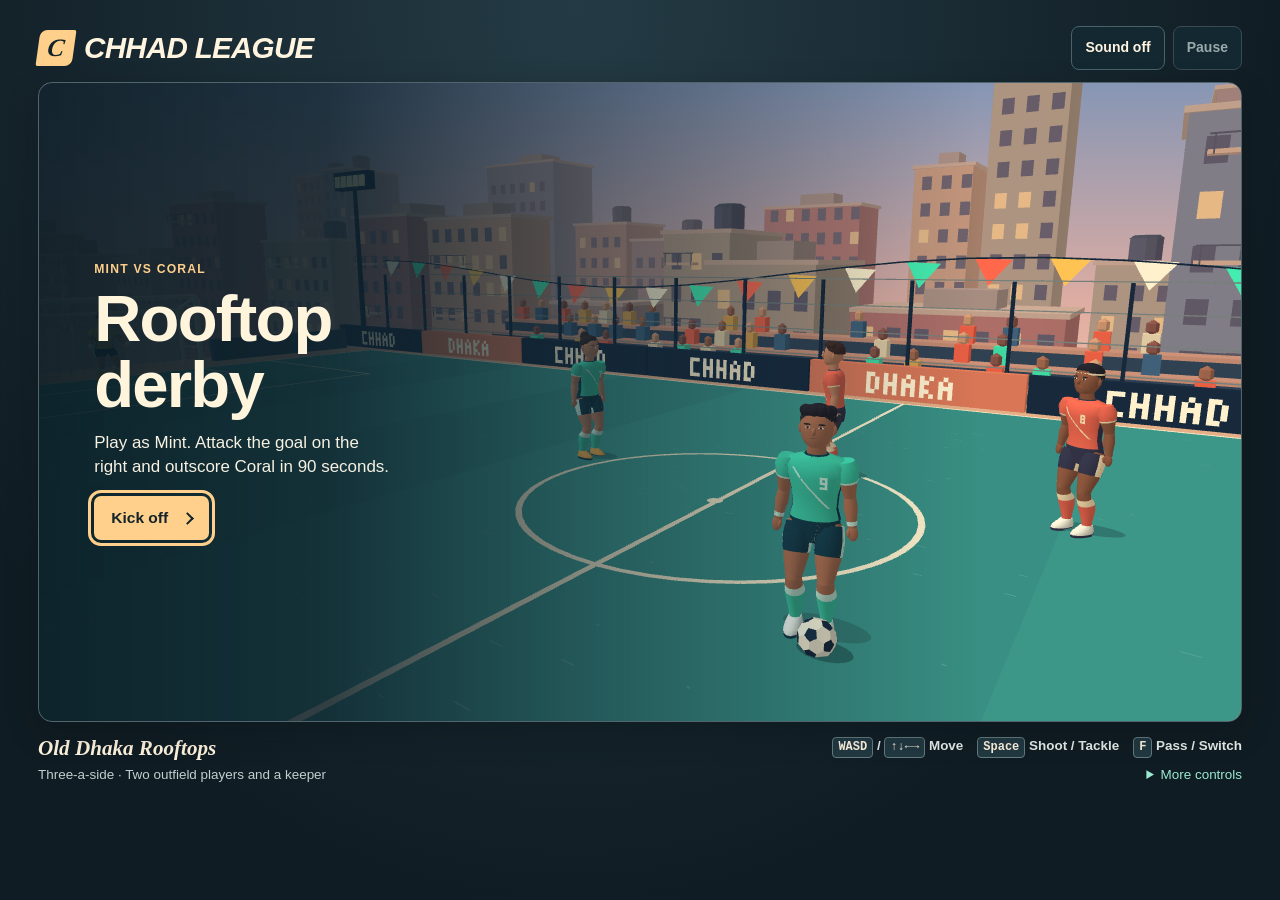
==== index.html @ a780c913 "Publish Chhad League mobile 1.1.0" ====
<!doctype html>
<html lang="en">
<meta charset="utf-8">
<meta name="viewport" content="width=device-width,initial-scale=1,viewport-fit=cover">
<meta name="theme-color" content="#101c23">
<meta name="application-name" content="Chhad League">
<meta name="application-version" content="1.1.0">
<meta name="description" content="Play a 90-second, three-a-side rooftop football match in Old Dhaka.">
<title>Chhad League · Rooftop football</title>
<style>
:root{
 color-scheme:dark;--page:#101c23;--panel:#142832;--panel-deep:#10212b;--line:#49626b;--text:#fff4df;
 --muted:#bfd0cf;--mint:#9ae9d0;--coral:#ffae94;--gold:#ffd08b;--ink:#12232a;
 --body:"Barlow","Segoe UI",Arial,sans-serif;--display:"Barlow Condensed","Arial Narrow","Segoe UI",Arial,sans-serif;
 --numbers:ui-monospace,Consolas,"Courier New",monospace;
}
*{box-sizing:border-box}
[hidden]{display:none!important}
body{margin:0;min-height:100vh;color:var(--text);background:radial-gradient(ellipse at 45% 0,#243b45,var(--page) 72%);font:1rem/1.45 var(--body)}
main{max-width:1360px;margin:auto;padding:clamp(12px,2vw,26px) clamp(12px,3vw,38px) 20px}
button,summary{font:inherit;color:inherit;cursor:pointer;touch-action:manipulation}
button{border:0}button:disabled{cursor:default}
button:focus-visible,summary:focus-visible,canvas:focus-visible{outline:3px solid var(--gold);outline-offset:3px}
canvas:focus-visible{outline-offset:-4px}
header,.brand,.tools,footer,.key-row{display:flex;align-items:center}
header{justify-content:space-between;gap:8px;margin-bottom:12px}
.brand{gap:10px;min-width:0}.brand b{font:italic 850 clamp(1.05rem,2.5vw,1.85rem)/1 var(--display);text-transform:uppercase;letter-spacing:-.025em}
.mark{display:grid;place-items:center;width:36px;height:36px;flex:none;background:var(--gold);color:var(--ink);border-radius:7px 2px;transform:skew(-8deg);font:bold italic 25px Georgia,serif}
.tools{gap:8px}.tool,.replay-skip{min-height:44px;padding:0 13px;background:var(--panel);border:1px solid var(--line);border-radius:8px;font-size:.875rem;font-weight:700}
.tool:disabled{color:#98aaa9;border-color:#384b53}.tool[aria-pressed="true"]{color:var(--mint);border-color:#79b5a4}
@media(hover:hover){.tool:hover:not(:disabled),.replay-skip:hover,.action:hover:enabled{filter:brightness(1.15)}.start:hover{background:#ffe1ad}}
.arena{position:relative;isolation:isolate;overflow:hidden;aspect-ratio:1.88;border:1px solid #52656c;border-radius:14px;background:radial-gradient(circle at 82% 17%,#ffdfa2 0 3%,transparent 3.2%),linear-gradient(#8696b4,#dfada2 35%,#ffd4aa 69%,#b58c78);box-shadow:0 12px 32px #060b113d}
.arena canvas{display:block;width:100%;height:100%;touch-action:none}
.match-hud{
 position:absolute;z-index:1;inset:max(12px,env(safe-area-inset-top)) max(12px,env(safe-area-inset-right)) auto max(12px,env(safe-area-inset-left));
 display:grid;grid-template-columns:auto 1fr;grid-template-areas:"score meter" "status meter";gap:5px 10px;align-items:start;pointer-events:none
}
.score{grid-area:score;display:flex;align-items:stretch;overflow:hidden;width:max-content;background:var(--panel-deep);border:1px solid #60737a;border-radius:9px;box-shadow:0 3px 10px #0b20284d}
.score-line{display:flex;align-items:center;gap:10px;padding:7px 12px;border-bottom:3px solid transparent;border-image:linear-gradient(90deg,var(--mint) 50%,var(--coral) 50%) 1}
.team,.clock-label,.stage,.replay-caption b,.meter-title{font:750 .69rem/1.1 var(--body);text-transform:uppercase;letter-spacing:.07em}
.team{font-size:.78rem}.home{color:var(--mint)}.away{color:var(--coral)}
#goals{font:750 clamp(1.25rem,2vw,1.6rem)/1 var(--numbers);letter-spacing:.01em;white-space:nowrap}
.clock-box{display:grid;align-content:center;justify-items:center;gap:2px;padding:5px 9px;min-width:73px;background:#213944;border-left:1px solid #45606a}
.clock-label{color:#cedcd9;font-size:.63rem;white-space:nowrap}.clock{font:700 1rem/1 var(--numbers);font-variant-numeric:tabular-nums}
.clock-box.urgent{background:#513a24}.urgent .clock-label,.urgent .clock{color:#ffda98}
.notice{grid-area:status;display:flex;align-items:center;gap:7px;width:fit-content;max-width:100%;min-height:25px;padding:4px 10px;border-radius:5px;background:var(--panel-deep);color:var(--text);font-size:.78rem;font-weight:650;line-height:1.18}
.notice::before{content:"";width:7px;height:7px;flex:none;border-radius:50%;background:var(--gold)}
.notice[data-team="mint"]::before{background:var(--mint)}.notice[data-team="coral"]::before{background:var(--coral)}
#power{grid-area:meter;justify-self:end;width:clamp(143px,16vw,178px);padding:8px 11px;background:var(--panel-deep);border:1px solid var(--line);border-radius:8px}
.meter-head{display:flex;align-items:center;justify-content:space-between;gap:8px}.meter-title{color:var(--text);font-size:.66rem}
#power-value{font:700 .83rem/1 var(--numbers);color:var(--gold)}
.track,.replay-track{display:block;overflow:hidden;border-radius:2px;background:#425761}
.track{height:6px;margin:5px 0}.track i,.replay-track i{display:block;width:100%;height:100%;background:var(--gold);transform:scaleX(0);transform-origin:left}
#curl{color:var(--muted);font-size:.75rem;line-height:1.15}
.overlay{position:absolute;z-index:3;inset:0;display:flex;align-items:safe center;overflow:auto;padding:clamp(16px,4.6%,58px);background:linear-gradient(90deg,#0a1b24ed 0%,#0d202bd9 24%,#10243277 48%,transparent 78%)}
.card{width:min(94%,410px);text-align:left}.stage{margin:0 0 9px;color:var(--gold);font-size:.76rem;letter-spacing:.1em}
.call{margin:0;color:#fff5dd;font:800 clamp(2.1rem,5.1vw,4.4rem)/1.02 var(--display);letter-spacing:-.028em;text-wrap:balance}
.detail{margin:12px 0 17px;max-width:32ch;color:#f7f1e2;font-size:clamp(.9rem,1.55vw,1.06rem);line-height:1.42}
.start{display:inline-flex;align-items:center;gap:15px;min-height:44px;padding:8px 17px;border-radius:7px;background:var(--gold);color:var(--ink);font-size:.97rem;font-weight:800}
.start::after{content:"";width:7px;height:7px;border-top:2px solid;border-right:2px solid;transform:rotate(45deg)}
body[data-screen="end"] .call,body[data-screen="pause"] .call{font-size:clamp(1.9rem,4.5vw,3.6rem)}
.result-table{width:min(100%,275px);margin:0 0 14px;border-spacing:0;border-collapse:collapse;font-size:.85rem;background:#10242deb}
.result-table th,.result-table td{padding:4px 9px;border-bottom:1px solid #465a61;font-variant-numeric:tabular-nums}
.result-table th{text-align:left}.result-table thead th:not(:first-child),.result-table td{text-align:right}
.result-table thead th{font-size:.76rem}.result-table tbody th{font-weight:500}
.replay-bar{position:absolute;z-index:2;left:max(10px,env(safe-area-inset-left));right:max(10px,env(safe-area-inset-right));bottom:max(10px,env(safe-area-inset-bottom));display:flex;align-items:flex-end;justify-content:space-between;gap:8px;pointer-events:none}
.replay-caption{display:grid;grid-template-columns:auto 1fr;gap:5px 8px;align-items:center;max-width:75%;padding:7px 11px;border:1px solid var(--line);border-radius:8px;background:var(--panel-deep)}
.replay-caption b{color:var(--gold);white-space:nowrap}.replay-caption span{font-size:.82rem;font-weight:650;line-height:1.2}
.replay-track{grid-column:1/-1;height:3px}.replay-skip{pointer-events:auto;flex:none}
.mobile{position:absolute;z-index:2;left:max(8px,env(safe-area-inset-left));right:max(8px,env(safe-area-inset-right));bottom:max(10px,env(safe-area-inset-bottom));display:none;align-items:flex-end;justify-content:space-between;gap:4px;pointer-events:none;user-select:none;-webkit-user-select:none}
.stick{--pad-size:clamp(96px,27vw,122px);display:grid;place-items:center;position:relative;flex:none;width:var(--pad-size);height:var(--pad-size);touch-action:none;border:1px solid #c3f6e6b8;border-radius:50%;background:radial-gradient(circle at center,#193c46b3 0 36%,#12313bd9 37% 39%,#173642b8 40%);box-shadow:0 3px 10px #132b3659;pointer-events:auto}
.nub{position:relative;z-index:1;width:24%;height:24%;border:1px solid #cbf9e8;border-radius:50%;background:#85d8be;box-shadow:0 2px 5px #142c36a3;pointer-events:none}
.direction{position:absolute;display:grid;place-items:center;width:44px;height:44px;padding:0;background:transparent;color:#f4fff7;touch-action:none;-webkit-tap-highlight-color:transparent}
.direction::after{content:"";width:8px;height:8px;border-top:3px solid currentColor;border-right:3px solid currentColor;transform:rotate(var(--turn))}
.direction[data-dir="up"]{--turn:-45deg;left:50%;top:0;transform:translateX(-50%)}
.direction[data-dir="down"]{--turn:135deg;left:50%;bottom:0;transform:translateX(-50%)}
.direction[data-dir="left"]{--turn:-135deg;left:0;top:50%;transform:translateY(-50%)}
.direction[data-dir="right"]{--turn:45deg;right:0;top:50%;transform:translateY(-50%)}
.direction:active{color:var(--gold)}
.actions{display:grid;grid-template-columns:clamp(55px,8vw,69px) clamp(45px,7vw,61px) clamp(54px,10vw,70px);grid-template-areas:"step feint shoot" "pass dash shoot";gap:8px;align-items:center}
.action{position:relative;display:grid;place-items:center;min-width:0;min-height:44px;padding:0 2px;overflow:hidden;touch-action:none;background:#152e38f5;color:var(--text);border:1px solid #a1b8b6;border-radius:12px;font-size:clamp(.73rem,2.8vw,.84rem);font-weight:700;line-height:1.1;pointer-events:auto;-webkit-tap-highlight-color:transparent}
#stepover{grid-area:step}#feint{grid-area:feint}#pass{grid-area:pass}#dash{grid-area:dash}
#stepover:enabled,#feint:enabled{color:var(--mint);border-color:#8bc4b0}
#shoot{grid-area:shoot;aspect-ratio:1;border-radius:50%;background:var(--gold);color:var(--ink);border:2px solid #ffe6b6;font-size:clamp(.88rem,3.4vw,1.05rem)}
#shoot.defending{background:var(--mint);border-color:#d8fff0}.action:disabled,#shoot:disabled{background:#22353cf0;border-color:#829693;color:#c4d0cd}
.action:enabled:active,#shoot.is-held{box-shadow:inset 0 0 0 3px #ffffff78}
.mobile.recovering #dash::after,.mobile.recovering #shoot.defending::after{content:"";position:absolute;left:15%;right:15%;bottom:6px;height:3px;border-radius:2px;background:var(--mint);transform:scaleX(var(--dash-ready,0));transform-origin:left}
footer{justify-content:space-between;align-items:flex-start;gap:12px 22px;margin-top:14px}.venue{margin:0;color:var(--text);font:italic 700 clamp(1rem,2vw,1.32rem)/1.2 Georgia,serif}.sub{margin:4px 0 0;color:var(--muted);font-size:.84rem;line-height:1.5}
.keys{color:#e5eeea;font-size:.84rem;text-align:right}.key-row{justify-content:flex-end;flex-wrap:wrap;gap:6px 14px;font-weight:600}.key-row span{white-space:nowrap}
kbd{display:inline-block;padding:1px 5px;background:#223942;border:1px solid #637b7e;border-radius:4px;color:var(--text);font:650 .75rem/1.45 var(--numbers)}
.keys details{margin-top:6px}.keys summary{width:fit-content;margin-left:auto;min-height:28px;color:var(--mint);line-height:1.7}.keys details p{max-width:66ch;margin:4px 0;font-size:.83rem;line-height:1.65}
.touch-guide{display:none}.live{position:absolute;width:1px;height:1px;overflow:hidden;clip-path:inset(50%)}
@media(any-pointer:coarse),(max-width:700px){
 body{min-height:0;overscroll-behavior:none}
 main{display:grid;grid-template-rows:auto minmax(0,1fr);gap:4px;width:100%;max-width:none;height:100vh;height:100dvh;padding:max(4px,env(safe-area-inset-top)) 0 0}
 header{margin:0;padding:0 max(9px,env(safe-area-inset-right)) 0 max(9px,env(safe-area-inset-left))}.tool{padding:0 10px;font-size:.82rem}
 .arena{width:100%;height:100%;min-height:0;aspect-ratio:auto;border-width:1px 0 0;border-radius:0;box-shadow:none}
 footer{display:none}
 .mobile{display:flex;left:max(12px,calc(env(safe-area-inset-left) + 8px));right:max(12px,calc(env(safe-area-inset-right) + 8px));bottom:max(14px,calc(env(safe-area-inset-bottom) + 8px));-webkit-touch-callout:none}
 .stick{--pad-size:clamp(96px,27vw,132px)}.actions{grid-template-columns:clamp(58px,16vw,74px) clamp(48px,13vw,62px) clamp(60px,16vw,76px);gap:clamp(6px,1.8vw,9px)}
 .action{min-height:48px}.arena canvas{-webkit-user-select:none;user-select:none;-webkit-touch-callout:none}
 .card{width:min(86%,365px)}.overlay{padding:14px max(18px,calc(env(safe-area-inset-right) + 12px)) max(18px,calc(env(safe-area-inset-bottom) + 12px)) max(18px,calc(env(safe-area-inset-left) + 12px));background:linear-gradient(90deg,#0b1f29f0,#0d222cbf 48%,#10243225)}
 body[data-screen="menu"] .touch-guide,body[data-screen="pause"] .touch-guide{display:block;max-width:38ch;margin:0 0 15px;color:#d5e8e4;font-size:.89rem;line-height:1.4}
}
@media(max-width:520px){
 .match-hud{inset:8px max(9px,env(safe-area-inset-right)) auto max(9px,env(safe-area-inset-left));grid-template-columns:auto 1fr;grid-template-areas:"score ." "status .";gap:4px}
 .score-line{gap:7px;padding:5px 8px}.clock-box{min-width:65px;padding:4px 6px}.team{font-size:.72rem}
 #power{grid-area:status;justify-self:start;width:100%;padding:5px 9px}.match-hud.is-charging .notice{display:none}
 .brand{gap:6px}.mark{width:28px;height:30px;font-size:21px}.tools{gap:5px}
 .replay-caption{gap:4px;padding:6px 8px}.replay-caption span{font-size:.76rem}.replay-skip{padding:0 9px;font-size:.8rem}
}
@media(orientation:portrait) and (any-pointer:coarse),(orientation:portrait) and (max-width:700px){
 .overlay{align-items:flex-end;align-items:safe flex-end;background:linear-gradient(0deg,#0b1c25 0%,#10232bef 24%,#10243065 52%,transparent 72%)}
 .card{width:min(100%,430px);padding:5px 2px 8px}.call{font-size:clamp(2rem,8.4vw,3.4rem)}.detail{margin:8px 0 10px}
}
@media(max-height:540px) and (orientation:landscape) and (any-pointer:coarse){
 main{gap:2px;padding-top:max(2px,env(safe-area-inset-top))}.mark{width:29px;height:29px;font-size:21px}
 .match-hud{inset:7px max(10px,env(safe-area-inset-right)) auto max(10px,env(safe-area-inset-left))}.stick{--pad-size:clamp(96px,26vh,112px)}
 .overlay{padding-top:9px;padding-bottom:max(9px,env(safe-area-inset-bottom))}.card{width:min(70%,365px)}.stage{margin-bottom:4px}.call,body[data-screen="end"] .call,body[data-screen="pause"] .call{font-size:clamp(1.65rem,4vw,2.25rem)}
 .detail{margin:5px 0 8px}.result-table{margin-bottom:8px}.result-table th,.result-table td{padding:2px 7px}
 body[data-screen="menu"] .touch-guide,body[data-screen="pause"] .touch-guide{margin-bottom:9px;font-size:.83rem}
}
@media(min-width:701px) and (max-height:550px) and (not (any-pointer:coarse)){.arena{aspect-ratio:auto;height:max(255px,calc(100vh - 140px))}}
@media(prefers-reduced-motion:no-preference){.tool,.action,.start,.replay-skip{transition:background-color .15s ease-out,border-color .15s ease-out}}
</style>
<body data-screen="menu"><main>
 <header><div class="brand"><span class="mark" aria-hidden="true">C</span><b>Chhad League</b></div><div class="tools"><button type="button" class="tool" id="sound" aria-pressed="false">Sound off</button><button type="button" class="tool" id="pause" disabled>Pause</button></div></header>
 <section class="arena" aria-label="Football match">
 <canvas id="pitch" tabindex="0" width="1100" height="595" aria-label="Dhaka rooftop football pitch. Mint attacks the goal on the right."></canvas>
 <div class="match-hud" id="match-hud" hidden>
  <div class="score" role="group" aria-label="Match score and time">
   <div class="score-line"><span class="team home">Mint</span><strong id="goals">0–0</strong><span class="team away">Coral</span></div>
   <div class="clock-box" id="clock-box"><span class="clock-label" id="clock-label">Time left</span><span class="clock" id="clock" role="timer" aria-labelledby="clock-label">1:30</span></div>
  </div>
  <div class="notice" id="notice"></div>
  <div id="power" hidden>
   <div class="meter-head"><span class="meter-title" id="power-label">Shot power</span><strong id="power-value">50%</strong></div>
   <span class="track" id="power-track" role="meter" aria-labelledby="power-label" aria-valuemin="0" aria-valuemax="100" aria-valuenow="50"><i id="fill"></i></span>
   <span id="curl">Straight</span>
  </div>
 </div>
 <div class="mobile" id="touch-controls" role="group" aria-label="Touch controls" hidden>
  <div class="stick" id="stick" role="group" aria-label="Move">
   <button type="button" class="direction" data-dir="up" aria-label="Move up"></button>
   <button type="button" class="direction" data-dir="left" aria-label="Move left"></button>
   <button type="button" class="direction" data-dir="right" aria-label="Move right"></button>
   <button type="button" class="direction" data-dir="down" aria-label="Move down"></button>
   <span class="nub" id="nub" aria-hidden="true"></span>
  </div>
  <div class="actions">
   <button type="button" class="action" id="stepover">Stepover</button>
   <button type="button" class="action" id="feint" aria-label="Body feint">Feint</button>
   <button type="button" class="action" id="pass">Pass</button>
   <button type="button" class="action" id="dash">Dash</button>
   <button type="button" class="action shoot" id="shoot">Shoot</button>
  </div>
 </div>
 <div class="replay-bar" id="replay-bar" hidden><div class="replay-caption"><b>Replay · ½×</b><span id="replay-event"></span><span class="replay-track" aria-hidden="true"><i id="replay-fill"></i></span></div><button type="button" class="replay-skip" id="skip-replay" title="Skip replay (Enter)">Skip replay</button></div>
 <div class="overlay" id="overlay" role="group" aria-labelledby="heading"><div class="card">
  <p class="stage" id="card-stage">Mint vs Coral</p>
  <h1 class="call" id="heading">Rooftop derby</h1>
  <p class="detail" id="detail">Play as Mint. Attack the goal on the right and outscore Coral in 90 seconds.</p>
  <p class="touch-guide" id="touch-guide"></p>
  <table class="result-table" id="match-summary" aria-label="Full-time team statistics" hidden>
   <thead><tr><th scope="col">Match stats</th><th scope="col" class="home">Mint</th><th scope="col" class="away">Coral</th></tr></thead>
   <tbody><tr><th scope="row">Shots</th><td id="mint-shots">0</td><td id="coral-shots">0</td></tr><tr><th scope="row">Keeper saves</th><td id="mint-saves">0</td><td id="coral-saves">0</td></tr></tbody>
  </table>
  <button type="button" class="start" id="start">Kick off</button>
 </div></div>
 </section>
 <footer><div><p class="venue">Old Dhaka Rooftops</p><p class="sub">Three-a-side · Two outfield players and a keeper</p></div>
  <div class="keys">
   <div class="key-row"><span><kbd>WASD</kbd> / <kbd>↑↓←→</kbd> Move</span><span><kbd>Space</kbd> Shoot / Tackle</span><span><kbd>F</kbd> Pass / Switch</span></div>
   <details><summary>More controls</summary><p>Tap Space to shoot. Hold for power and steer up or down to pick a post.<br>
    <kbd>Z</kbd> / <kbd>C</kbd> Curl far / near · <kbd>Shift</kbd> Dash · <kbd>Q</kbd> Stepover · <kbd>E</kbd> Body feint<br>
    <kbd>X</kbd> or <kbd>Enter</kbd> also passes or switches. Hold and drag vertically on the pitch to curl a shot with the mouse. <kbd>Esc</kbd> pauses.</p></details>
  </div>
 </footer>
 <div id="live" role="status" aria-atomic="true" class="live"></div>
</main>
<script>
/* Original court and players. World axes are length, height, and width. */
'use strict';
  // Build each local joint basis and compose it with its parent into a column-major palette.
  function jointFrame(out,id,parent,x,y,z,pitch=0,yaw=0,bank=0){
    const a=Math.cos(pitch),b=Math.sin(pitch),c=Math.cos(yaw),d=Math.sin(yaw),e=Math.cos(bank),f=Math.sin(bank);
    const m=[c*e+d*b*f,a*f,-d*e+c*b*f, -c*f+d*b*e,a*e,d*f+c*b*e, d*a,-b,c*a];
    const off=id*16,base=parent*16;
    for(let k=0;k<4;k++){const u=k===3?x:m[3*k],v=k===3?y:m[3*k+1],w=k===3?z:m[3*k+2];
      for(let j=0;j<3;j++)out[off+4*k+j]=parent<0?[u,v,w][j]:out[base+j]*u+out[base+4+j]*v+out[base+8+j]*w+(k===3?out[base+12+j]:0);
      out[off+4*k+3]=k===3?1:0}
  }
function createStadium(canvas) {
  const reducedMotion=window.matchMedia('(prefers-reduced-motion: reduce)');
  const v = (a,b) => a.map((n,i)=>n-b[i]);
  const add = (a,b) => a.map((n,i)=>n+b[i]);
  const mul = (a,k) => a.map(n=>n*k);
  const dot = (a,b) => a[0]*b[0]+a[1]*b[1]+a[2]*b[2];
  const cross = (a,b) => [a[1]*b[2]-a[2]*b[1],a[2]*b[0]-a[0]*b[2],a[0]*b[1]-a[1]*b[0]];
  const unit = a => mul(a,1/(Math.hypot(...a)||1));
  const mix = (a,b,t) => add(mul(a,1-t),mul(b,t));
  const tau = 2*Math.PI, sun=unit([-0.5,0.9,0.65]);
  const colorCache = new Map();
  function rgb(hex) {
    if(!colorCache.has(hex)) colorCache.set(hex,[1,3,5].map(i=>parseInt(hex.slice(i,i+2),16)/255));
    return colorCache.get(hex);
  }
  let mesh=[];
  function face(a,b,c,color,brightness){
    const light=brightness??(.73+.34*Math.max(0,dot(unit(cross(v(b,a),v(c,a))),sun)));
    const [r,g,bl]=rgb(color);
    mesh.push(...a,r*light,g*light,bl*light,...b,r*light,g*light,bl*light,...c,r*light,g*light,bl*light);
  }
  function quad(a,b,c,d,col,light){face(a,b,c,col,light);face(a,c,d,col,light)}
  function box(x,y,z,w,h,d,col){
    const X=x+w/2,L=x-w/2,F=z+d/2,B=z-d/2,T=y+h;
    const p=[[L,y,B],[X,y,B],[X,y,F],[L,y,F],[L,T,B],[X,T,B],[X,T,F],[L,T,F]];
    for(const [a,b,c,d] of [[4,7,6,5],[3,2,6,7],[2,1,5,6],[1,0,4,5],[0,3,7,4],[0,1,2,3]])quad(p[a],p[b],p[c],p[d],col);
  }
  function pipe(a,b,r1,r2,col,n=7){
    const axis=unit(v(b,a)), u=unit(cross(axis,Math.abs(axis[1])>.85?[1,0,0]:[0,1,0])), w=cross(axis,u);
    let oldA,oldB;
    for(let i=0;i<=n;i++){const k=i*tau/n, rim=add(mul(u,Math.cos(k)),mul(w,Math.sin(k))),pa=add(a,mul(rim,r1)),pb=add(b,mul(rim,r2));
      if(i){quad(oldA,pa,pb,oldB,col);face(b,oldB,pb,col);face(a,pa,oldA,col)}
      oldA=pa;oldB=pb;
    }
  }
  function blob(x,y,z,rx,ry,rz,color,n=10,rows=6){
    function vertex(i,j){const th=tau*i/n,ph=Math.PI*j/rows;return [x+rx*Math.sin(ph)*Math.cos(th),y+ry*Math.cos(ph),z+rz*Math.sin(ph)*Math.sin(th)]}
    for(let j=0;j<rows;j++)for(let i=0;i<n;i++)quad(vertex(i,j),vertex(i+1,j),vertex(i+1,j+1),vertex(i,j+1),color);
  }
  function stripe(x,z,X,Z,width,col,y=.018){
    const dx=X-x,dz=Z-z,len=Math.hypot(dx,dz)||1,a=-dz*width/(2*len),b=dx*width/(2*len);
    quad([x+a,y,z+b],[X+a,y,Z+b],[X-a,y,Z-b],[x-a,y,z-b],col,1);
  }
  function ring(x,z,rx,rz,width,col,y=.024,n=52){
    for(let i=0;i<n;i++){let a=i*tau/n,b=(i+1)*tau/n;
      stripe(x+rx*Math.cos(a),z+rz*Math.sin(a),x+rx*Math.cos(b),z+rz*Math.sin(b),width,col,y)}
  }
  function disk(x,z,rx,rz,col,y=.04,n=22){
    for(let i=0;i<n;i++){const a=i*tau/n,b=(i+1)*tau/n;
      face([x,y,z],[x+rx*Math.cos(b),y,z+rz*Math.sin(b)],[x+rx*Math.cos(a),y,z+rz*Math.sin(a)],col,1)}
  }
  const glyphs={A:'010101111101101',C:'111100100100111',D:'110101101101110',E:'111100110100111',G:'111100101101111',H:'101101111101101',K:'101110100110101',L:'100100100100111',U:'101101101101111','0':'111101101101111','1':'010110010010111','4':'101101111001001','7':'111001010010010','8':'111101111101111','9':'111101111001111'};
  function sign(word,x,y,z,s,col){
    for(const ch of word){const bits=glyphs[ch];if(bits)for(let i=0;i<15;i++)if(bits[i]==='1'){
      const X=x+i%3*s,Y=y-Math.floor(i/3)*s;
      quad([X,Y,z],[X+s,Y,z],[X+s,Y-s,z],[X,Y-s,z],col,1)}
      x+=s*4}
  }
  let seed=17021;
  function random(){seed=(Math.imul(seed,1664525)+1013904223)>>>0;return seed/4294967296}
  const navy='#192d41',cream='#fff1cc',mint='#44edaf',coral='#ff684b';
  function city(){
    const walls=['#c2927b','#bc7871','#d4a283','#8d8994','#ad8b83','#bba18a'];
    box(0,-8.4,-24,194,1,121,'#aa8c82');
    for(let row=0;row<2;row++){let x=-86;
      while(x<86){const w=3+random()*5,depth=3+random()*4,z=-19-row*15-random()*5,top=1+random()*(row?12:7),col=walls[Math.floor(random()*walls.length)];
        const buildingStart=mesh.length;
        box(x,-7,z,w,top+7,depth,col);box(x,top,z,w+.25,.18,depth+.25,'#d3af98');
        for(let j=-2.8;j<top-.7;j+=1.45)for(let k=x-w/2+.45;k<x+w/2-.35;k+=1.05){
          const front=z+depth/2+.025;
          quad([k,j,front],[k+.52,j,front],[k+.52,j+.72,front],[k,j+.72,front],random()<.21?'#f2c38b':'#665d6a',.95)}
        if(!row&&random()<.7){const front=z+depth/2;
          for(let y=-2.6;y<top-.8;y+=2.9){box(x-.18*w,y,front+.21,w*.45,.12,.64,'#deb194');
            box(x-.18*w,y+.5,front+.52,w*.45,.045,.045,'#625d68');
            for(let j=-1;j<=1;j++)box(x-.18*w+j*w*.2,y,front+.52,.04,.53,.04,'#625d68')}
        }
        if(random()<.55){const tx=x+.2,ty=top+.24;pipe([tx,ty,z],[tx,ty+1.05,z],.72,.72,'#595767',10);pipe([tx,ty+1.05,z],[tx,ty+1.2,z],.76,.54,'#454954',10)}
        else{box(x,top+.1,z,w*.35,.8,depth*.46,'#b69a8c')}
        // Reuse this block of rooflines round the corner, behind the attacking goal.
        if(!row&&Math.abs(x)<23){
          const buildingEnd=mesh.length;
          for(let i=buildingStart;i<buildingEnd;i+=6)mesh.push(13-mesh[i+2],mesh[i+1],mesh[i],mesh[i+3],mesh[i+4],mesh[i+5]);
        }
        x+=w+1.6;
      }
    }
  }
  function goalMesh(side){
    const x=side*20,back=x+side*1.18,h=2.24,wide=2.8;
    for(const s of [-1,1]){const z=s*wide;pipe([x,.02,z],[x,h,z],.075,.075,cream);pipe([x,h,z],[back,h*.8,z],.056,.056,cream);pipe([back,.02,z],[back,h*.8,z],.06,.06,cream);
      for(let k=1;k<6;k++){const y=k*h/6;pipe([x,y,z],[back,y*.8,z],.014,.014,'#a9cfc3',4)}}
    pipe([x,h,-wide],[x,h,wide],.075,.075,cream);pipe([back,h*.8,-wide],[back,h*.8,wide],.05,.05,cream);
    for(let z=-wide;z<=wide+.01;z+=.31){pipe([back,.02,z],[back,h*.8,z],.014,.014,'#b7d5cb',4);pipe([x,h,z],[back,h*.8,z],.014,.014,'#b7d5cb',4)}
    for(let j=1;j<6;j++)pipe([back,h*.8*j/6,-wide],[back,h*.8*j/6,wide],.014,.014,'#bdd6cc',4);
  }
  function stands(){
    for(let s=0;s<3;s++){const z=-11.15-s*.72,y=.23+s*.42;box(0,0,z,32,y,.83,'#344759');box(0,y,z,32,.1,.83,'#d19579');
      for(let i=0;i<32;i++){if(random()<.35)continue;const x=-15.5+i+.18*random(), skin=['#a96c50','#d99c73','#8f584a'][i%3];
        box(x,y+.08,z,.35,.47,.33,[mint,coral,'#e9aa50','#456984','#f5ddb1'][Math.floor(random()*5)]);
        blob(x,y+.7,z,.15,.18,.15,skin,6,3);
      }}
    for(let x of [-21.8,21.8]){pipe([x,0,-10],[x,6.3,-10],.11,.075,navy);
      box(x,6.1,-10,2.1,.68,.35,navy);for(let j=-2;j<=2;j++)box(x+j*.39,6.2,-9.8,.31,.42,.06,'#fff0b4')}
    for(let x=-20;x<20;x+=2.2){box(x,.62,-9.82,.075,2.22,.075,navy)}
    for(let h of [.9,1.55,2.2,2.85])box(0,h,-9.82,41,.025,.035,'#818b85');
    for(let i=0;i<27;i++){const x=-20.3+i*1.52,z=-10.05,y=2.95+.42*(Math.cos(i*.43));
      const next=2.95+.42*Math.cos((i+1)*.43);pipe([x,y,z],[x+1.52,next,z],.018,.018,navy,4);
      face([x+.12,y,z],[x+.91,y-.04,z],[x+.46,y-.61,z+.09],[cream,mint,coral,'#ffc354'][i%4],1)}
  }
  function buildCourt(){
    city();stands();
    box(0,-5.4,0,45.5,5.13,21.5,'#b97e69');box(0,-.27,0,45.7,.26,21.7,'#eab289');
    box(0,-.08,0,40,.08,18,'#378f86');
    for(let i=0;i<10;i++){const x=-20+i*4;
      quad([x,.005,-9],[x,.005,9],[x+4,.005,9],[x+4,.005,-9],i%2?'#398f83':'#3d9789',1)}
    for(let i=0;i<440;i++){let x=random()*39.5-19.75,z=random()*17.6-8.8;stripe(x,z,x+.03+random()*.16,z+.015,.013,'#65a599',.009)}
    function outline(x,z,X,Z){stripe(x,z,X,z,.084,cream);stripe(X,z,X,Z,.084,cream);stripe(X,Z,x,Z,.084,cream);stripe(x,Z,x,z,.084,cream)}
    outline(-19.95,-8.94,19.95,8.94);stripe(0,-8.9,0,8.9,.085,cream);ring(0,0,2.65,2.65,.085,cream);disk(0,0,.11,.11,cream);
    for(let s of [-1,1]){outline(19.94*s,-4.95,14.5*s,4.95);outline(19.94*s,-2.72,17.92*s,2.72);disk(16*s,0,.13,.13,cream);goalMesh(s)}
    for(let i=0;i<9;i++){const x=-20+i*5;box(x,.02,-9.49,4.96,.82,.25,i%3===1?'#ed825e':navy);
      sign(i%3===1?'DHAKA':'CHHAD',x-1.02,.66,-9.35,.105,cream)}
    for(let s of [-1,1])for(let j=0;j<2;j++){const z=(j?1:-1)*6.35;box(s*21.45,.02,z,.25,.72,5,'#355768')}
  }
  buildCourt();
  const staticMesh=new Float32Array(mesh);mesh=[];
  // A truncated icosahedron gives the football stitched pentagon and hexagon panels.
  const phi=(1+Math.sqrt(5))/2,icos=[];
  for(let a of [-1,1])for(let b of [-phi,phi])icos.push(unit([0,a,b]),unit([a,b,0]),unit([b,0,a]));
  const adj=icos.map(p=>icos.map((q,i)=>[i,Math.hypot(...v(p,q))]).filter(e=>e[1]>.01).sort((a,b)=>a[1]-b[1]).slice(0,5).map(e=>e[0]));
  function panel(points,c){const center=mul(points.reduce(add,[0,0,0]),1/points.length);
    for(let j=0;j<points.length;j++){let a=points[j],b=points[(j+1)%points.length];
      if(dot(cross(v(a,center),v(b,center)),center)<0)[a,b]=[b,a];face(center,a,b,c)}}
  function cut(i,j){return unit(mix(icos[i],icos[j],1/3))}
  for(let i=0;i<12;i++){const axis=icos[i],base=unit(cross(axis,[.31,.82,.22])),up=cross(axis,base);
    panel(adj[i].map(j=>cut(i,j)).sort((a,b)=>Math.atan2(dot(a,up),dot(a,base))-Math.atan2(dot(b,up),dot(b,base))),navy);
    for(const j of adj[i])for(const k of adj[j])if(i<j&&j<k&&adj[i].includes(k))panel([cut(i,j),cut(j,i),cut(j,k),cut(k,j),cut(k,i),cut(i,k)],'#fff5d8')}
  const ballModel=new Float32Array(mesh);mesh=[];
  function football(x,y,z,q,r=.166){
    const [a,b,c,w]=q;
    for(let i=0;i<ballModel.length;i+=6){const X=ballModel[i],Y=ballModel[i+1],Z=ballModel[i+2];
      const tx=2*(b*Z-c*Y),ty=2*(c*X-a*Z),tz=2*(a*Y-b*X);
      mesh.push(x+r*(X+w*tx+b*tz-c*ty),y+r*(Y+w*ty+c*tx-a*tz),z+r*(Z+w*tz+a*ty-b*tx),ballModel[i+3],ballModel[i+4],ballModel[i+5])}
  }
  const worldX=x=>(x-500)*.04, worldZ=y=>(y-225)*.04;
  // One indexed joint per rigid section. Rounded, overlapping ends keep elbows and knees closed.
  const posedActors=[];
  function makeKit(id,keeper=false){
    const vertices=[],shirt=keeper?(id<2?'#ffd55e':'#9397ff'):(id<2?'#42d9ac':'#ef684e'),dark=id<2?'#163d4a':'#37374b',trim=id<2?'#d6ffe6':'#ffe3b1';
    const skin=['#b77350','#cb8a65','#91593f','#cb8762'][id],hair=['#29242a','#372b28','#24252c','#402b25'][id],boots=['#e5ede1','#efad47','#eae4cb','#263542'][id];
    let joint=0;
    function vertex(p,n,col){vertices.push(...p,...rgb(col),...n,joint)}
    // Elliptical cross-sections with shared analytic normals shade continuously around each limb.
    function loft(rows,col,n=14){
      function point(i,j){
        const [y,rx,rz,z=0,x=0]=rows[j],a=i*tau/n,cs=Math.cos(a),sn=Math.sin(a);
        const prev=rows[Math.max(0,j-1)],next=rows[Math.min(rows.length-1,j+1)];
        const along=[(next[1]-prev[1])*cs+(next[4]||0)-(prev[4]||0),next[0]-prev[0],(next[2]-prev[2])*sn+(next[3]||0)-(prev[3]||0)];
        return [[x+rx*cs,y,z+rz*sn],unit(cross(along,[-rx*sn,0,rz*cs]))];
      }
      const rings=rows.map((_,j)=>Array.from({length:n},(_,i)=>point(i,j)));
      for(let j=0;j<rings.length-1;j++)for(let i=0;i<n;i++){const k=(i+1)%n,c=typeof col==='function'?col(j,(i+.5)*tau/n):col;
        for(const pt of [rings[j][i],rings[j+1][i],rings[j+1][k],rings[j][i],rings[j+1][k],rings[j][k]])vertex(...pt,c)}
      for(const j of [0,rows.length-1]){const row=rows[j],normal=[0,j?1:-1,0];
        for(let i=0;i<n;i++){const c=typeof col==='function'?col(j?j-1:0,(i+.5)*tau/n):col;
          vertex([row[4]||0,row[0],row[3]||0],normal,c);vertex(rings[j][i][0],normal,c);vertex(rings[j][(i+1)%n][0],normal,c)}}
    }
    function oval(x,y,z,rx,ry,rz,c){
      const rows=[];for(let j=0;j<=8;j++){const a=-Math.PI/2+j*Math.PI/8,r=Math.max(.012,Math.cos(a));rows.push([y+ry*Math.sin(a),rx*r,rz*r,z,x])}
      loft(rows,c,14);
    }
    function patch(a,b,c,d,color){const norm=unit(cross(v(b,a),v(c,a)));for(const p of [a,b,c,a,c,d])vertex(p,norm,color)}
    function number(ch,x,y,z,s,back=false){const dir=back?-1:1;
      for(let i=0;i<15;i++)if(glyphs[ch][i]==='1'){const X=x+dir*(i%3)*s,Y=y-Math.floor(i/3)*s;
        patch([X,Y,z],[X,Y-s,z],[X+dir*s,Y-s,z],[X+dir*s,Y,z],trim)}}
    loft([[-.12,.194,.126,-.015],[0,.224,.145,-.012],[.11,.208,.14]],dark);
    joint=1;
    const jersey=[[.035,.211,.148],[.082,.218,.148],[.18,.192,.134],[.31,.202,.146],[.46,.244,.17,.007],[.55,.269,.154],[.605,.234,.125,-.004],[.64,.107,.095]];
    loft(jersey,(j,a)=>j===0?dark:Math.abs(Math.cos(a))>.94&&j<5?dark:shirt,22);
    loft([[.628,.116,.104],[.65,.097,.085]],dark);
    loft([[.639,.085,.073],[.734,.076,.074,.012]],skin);
    function stripePoint(t,offset){
      const x=-.172+.306*t+offset,y=.545-.348*t,j=jersey.findIndex(row=>row[0]>y),a=jersey[j-1],b=jersey[j],f=(y-a[0])/(b[0]-a[0]);
      const rx=a[1]+(b[1]-a[1])*f,rz=a[2]+(b[2]-a[2])*f,center=(a[3]||0)*(1-f)+(b[3]||0)*f;
      return [x,y,center+rz*Math.sqrt(1-(x/rx)**2)+.0018]
    }
    for(let j=0;j<14;j++){const a=j/14,b=(j+1)/14;patch(stripePoint(a,-.01),stripePoint(b,-.01),stripePoint(b,.01),stripePoint(a,.01),trim)}
    number(keeper?'1':['9','7','8','4'][id],.066,.494,.179,.021);
    number(keeper?'1':['9','7','8','4'][id],.066,.515,-.168,.044,true);
    joint=2;
    loft([[.002,.053,.063,.05],[.027,.095,.102,.036],[.073,.124,.124,.023],[.137,.139,.145,.017],[.205,.145,.145,.006],[.266,.132,.135],[.313,.096,.105],[.338,.015,.024]],skin,22);
    for(const s of [-1,1]){
      oval(s*.139,.145,.002,.023,.043,.023,skin);
      oval(s*.054,.175,.149,.025,.009,.007,'#f7e2ca');
      oval(s*.054,.176,.154,.011,.009,.005,hair);
      oval(s*.058,.202,.143,.035,.007,.008,hair);
    }
    oval(0,.142,.159,.021,.033,.03,skin);oval(0,.087,.147,.034,.005,.004,'#91594c');
    loft([[.183,.144,.143,-.022],[.23,.152,.147,-.012],[.282,.144,.14,-.01],[.329,.109,.114],[.355,.036,.047]],hair,20);
    if(id===1)oval(0,.328,-.103,.08,.087,.08,hair);
    if(id===2)loft([[.228,.154,.148,-.01],[.249,.155,.151,-.01]],trim,20);
    if(id===0||id===3)for(let j=0;j<6;j++){const a=.2+j*.49;oval(.106*Math.cos(a),.297+.012*Math.sin(a),.106*Math.sin(a),.055,.052,.052,hair)}
    for(let k=0;k<2;k++){
      joint=3+k*3;
      loft([[-.483,.066,.07,.014],[-.395,.084,.085,.012],[-.27,.111,.116,.003],[-.13,.122,.13],[.043,.09,.101]],skin);
      loft([[-.235,.118,.123],[-.207,.124,.13],[-.10,.13,.142],[.025,.115,.123]],(j,a)=>Math.abs(Math.cos(a))>.94?trim:dark);
      joint++;
      loft([[-.459,.046,.055],[-.36,.056,.065,-.015],[-.24,.078,.09,-.034],[-.14,.089,.098,-.028],[-.058,.078,.079],[.03,.069,.071]],(j)=>j>=4?skin:j===3?trim:shirt);
      joint++;
      loft([[-.09,.048,.138,.071],[-.078,.079,.164,.071],[-.049,.082,.169,.073],[-.012,.078,.149,.055],[.047,.056,.078,.006]],(j)=>j<=1?dark:boots);
      for(let a=0;a<3;a++)oval(0,.013-a*.009,.068+a*.029,.046,.006,.007,trim);
      joint=9+k*3;
      loft([[-.302,.049,.055],[-.239,.059,.065],[-.14,.08,.084],[-.039,.095,.096],[.034,.062,.067]],skin);
      loft([[-.15,.083,.09],[-.131,.088,.095],[-.041,.106,.102],[.04,.073,.07]],j=>j===0?trim:shirt);
      joint++;
      loft([[-.26,.038,.041],[-.19,.044,.048],[-.096,.059,.062],[.013,.051,.056]],skin);
      if(id===0||id===3)loft([[-.24,.042,.045],[-.204,.045,.049]],trim);
      joint++;
      if(keeper){oval(0,-.06,.019,.085,.12,.059,'#f7ebcc');oval(0,-.005,-.015,.066,.039,.056,dark)}
      else{oval(0,-.046,.011,.045,.075,.032,skin);oval((k?-.034:.034),-.045,.03,.018,.036,.02,skin)}
    }
    return {data:new Float32Array(vertices),buffer:null,bones:new Float32Array(15*16)};
  }
  const kits=[...Array.from({length:4},(_,i)=>makeKit(i)),makeKit(1,true),makeKit(2,true)];
  function poseAthlete(p,bones,t,celebrate){
    const x=worldX(p.x),z=worldZ(p.y);
    const gait=Math.min(1,p.pace/155),phase=p.step,beat=Math.sin(phase),sprint=Math.min(1,Math.max(0,(p.pace-155)/145));
    const act=p.strike,pose=strikePose(p),load=pose.load,swing=pose.swing,hold=pose.weight;
    const skill=p.skill,wind=skill?clamp(skill.clock/skillMoves[skill.name].plant,0,1):0;
    const fake=skill?Math.sin(Math.PI*wind):0,shift=skill?skill.side*fake:0;
    const shoulder=shift*(skill?.name==='feint'?.58:.20),wrong=p.wrongFoot?Math.sin(Math.PI*clamp(p.wrongFoot.left/.40,0,1)):0;
    const idle=Math.sin(t*2.45+p.i*1.9),hipY=.988+gait*(.025-.088*Math.cos(phase)**2)+.005*idle-.037*load-.105*fake-.056*wrong+(celebrate?.19*Math.abs(Math.sin(t*6)):0);
    const twist=.105*beat*gait*(1-hold),tilt=p.bank||0,bodyAngle=p.heading;
    jointFrame(bones,0,-1,x,hipY,z,0,bodyAngle+twist-shift*.13,-.035*beat*gait+tilt*.04+shoulder*.37);
    jointFrame(bones,1,0,0,.015,0,.07+gait*.118+sprint*.085+.1*load,-2*twist-.28*load+.30*swing,-tilt*.06-.065*load+shoulder*.68);
    jointFrame(bones,2,1,0,.712,.005,-.10-.11*gait,.065*beat*gait+.11*load,tilt*.045);
    for(let k=0;k<2;k++){
      const s=k?1:-1,a=phase+(k?0:Math.PI),cycle=((a/tau)%1+1)%1,contact=.52-.12*gait,stance=cycle<contact;
      const u=stance?cycle/contact:(cycle-contact)/(1-contact),amplitude=(.43+.15*sprint)*gait;
      let forward=amplitude*(stance?1-2*u:-Math.cos(Math.PI*u)),lift=stance?0:Math.sin(Math.PI*u)*(.22+.15*sprint)*gait;
      let ankleX=s*.137,footPitch=stance?-.10*gait*Math.cos(Math.PI*u):.38*gait*Math.sin(tau*u);
      if(ball.owner===p.i&&!act){forward+=.067*Math.max(0,Math.cos(a))*gait}
      let hipRoll=0;
      if(skill&&fake>0){
        // Sweep the selling boot from the inside across the front of the ball, then plant wide.
        const sells=s===-skill.side;
        if(sells&&skill.name==='stepover'){
          const arc=Math.PI*wind;
          forward=forward*(1-fake)+(.29+.19*Math.sin(arc))*fake;
          lift=lift*(1-fake)+.30*fake;hipRoll=s*(-.24*Math.cos(arc)+.18)*fake;
          footPitch-=.27*fake;
        }else if(sells){hipRoll=s*.25*fake;forward=forward*(1-fake)+.10*fake;lift*=1-fake}
        else{lift*=1-fake;forward*=1-.8*fake}
      }
      if(hold>0){
        const strikeLeg=k===1;
        const kickZ=strikeLeg?-.32*load+.56*swing:.055,kickY=strikeLeg?.24*load+.23*swing:0;
        forward+=(kickZ-forward)*hold;lift+=(kickY-lift)*hold;ankleX+=s*.035*hold;
        footPitch+=(strikeLeg?(.68*load-.32*swing):0)*hold;
      }
      const leg=3+k*3,drop=hipY-.092-lift,L=.473,S=.455,D=Math.min(L+S-.0001,Math.max(.25,Math.hypot(drop,forward)));
      const thigh=Math.atan2(forward,drop)+Math.acos(Math.max(-1,Math.min(1,(L*L+D*D-S*S)/(2*L*D))));
      const shin=Math.atan2(forward-L*Math.sin(thigh),drop-L*Math.cos(thigh));
      jointFrame(bones,leg,0,ankleX,0,0,-thigh,-twist,hipRoll);
      jointFrame(bones,leg+1,leg,0,-L,0,thigh-shin);
      jointFrame(bones,leg+2,leg+1,0,-S,0,shin+footPitch);
      const arm=9+k*3,armSwing=s*Math.cos(phase)*gait;
      jointFrame(bones,arm,1,s*.245,.567,0,celebrate?-2.56:.09+armSwing*.69+s*load*.40-s*swing*.47,s*.08,s*(celebrate?.38:.13+.20*hold+.26*fake));
      jointFrame(bones,arm+1,arm,0,-.296,0,-.25-gait*.76-.28*hold);
      jointFrame(bones,arm+2,arm+1,0,-.258,0,.08,s*.1);
    }
  }
  function captureRigs(rigs,t,celebratingTeam){
    for(const p of players)poseAthlete(p,rigs[p.i],t,p.team===celebratingTeam);
    for(const k of keepers)rigs[4+k.team].set(k.bones);
  }
  function submitKit(kit){
    const bones=kit.bones;
    if(gl){posedActors.push(kit);return}
    const d=kit.data;
    for(let i=0;i<d.length;i+=10){const j=d[i+9]*16,X=d[i],Y=d[i+1],Z=d[i+2];
      const normal=[0,1,2].map(k=>bones[j+k]*d[i+6]+bones[j+4+k]*d[i+7]+bones[j+8+k]*d[i+8]);
      const light=.74+.32*Math.max(0,dot(normal,sun));
      for(let k=0;k<3;k++)mesh.push(bones[j+k]*X+bones[j+4+k]*Y+bones[j+8+k]*Z+bones[j+12+k]);
      mesh.push(d[i+3]*light,d[i+4]*light,d[i+5]*light)}
  }
  const gl=canvas.getContext('webgl',{alpha:true,antialias:true,depth:true,powerPreference:'high-performance'});
  const soft=gl?null:canvas.getContext('2d');
  let camera=[-2,9,15],look=[0,.5,0],lastTime=0,wasReplay=false,wasMenu=true,wasPortrait=portraitPitch.matches;
  let program,staticBuffer,actorBuffer,uniforms;
  function upload(){
    function shader(type,source){const s=gl.createShader(type);gl.shaderSource(s,source);gl.compileShader(s);if(!gl.getShaderParameter(s,gl.COMPILE_STATUS))throw Error(gl.getShaderInfoLog(s));return s}
    program=gl.createProgram();
    gl.attachShader(program,shader(gl.VERTEX_SHADER,`
      attribute vec3 vertex,tint,normal;
      attribute float joint;
      uniform mat4 bones[15];
      uniform float rigged;
      uniform vec3 eye,rightAxis,upAxis,forwardAxis;
      uniform vec3 origin;
      uniform vec2 lens,turn;
      varying vec3 shade;
      void main(){vec3 point=vertex;float light=1.;
        if(rigged>.5){mat4 jointMatrix=bones[int(joint)];point=(jointMatrix*vec4(vertex,1.)).xyz;
          vec3 n=normalize(mat3(jointMatrix)*normal);light=.70+.37*max(0.,dot(n,normalize(vec3(-.5,.9,.65))))+.05*max(0.,n.y);}
        vec3 p=origin+vec3(point.x*turn.x+point.z*turn.y,point.y,point.z*turn.x-point.x*turn.y)-eye;float d=dot(p,forwardAxis);
        gl_Position=vec4(dot(p,rightAxis)*lens.x,dot(p,upAxis)*lens.y,1.001*d-.2,d);
        shade=mix(tint*light,vec3(.84,.66,.62),smoothstep(24.,85.,d)*.63);}`));
    gl.attachShader(program,shader(gl.FRAGMENT_SHADER,'precision mediump float; varying vec3 shade; void main(){gl_FragColor=vec4(shade,1.);}'));
    gl.bindAttribLocation(program,0,'vertex');gl.bindAttribLocation(program,1,'tint');gl.bindAttribLocation(program,2,'normal');gl.bindAttribLocation(program,3,'joint');gl.linkProgram(program);
    if(!gl.getProgramParameter(program,gl.LINK_STATUS))throw Error(gl.getProgramInfoLog(program));
    gl.useProgram(program);uniforms=Object.fromEntries(['eye','rightAxis','upAxis','forwardAxis','lens','origin','turn','bones[0]','rigged'].map(n=>[n,gl.getUniformLocation(program,n)]));
    for(const kit of kits){kit.buffer=gl.createBuffer();gl.bindBuffer(gl.ARRAY_BUFFER,kit.buffer);gl.bufferData(gl.ARRAY_BUFFER,kit.data,gl.STATIC_DRAW)}
    staticBuffer=gl.createBuffer();actorBuffer=gl.createBuffer();gl.bindBuffer(gl.ARRAY_BUFFER,staticBuffer);gl.bufferData(gl.ARRAY_BUFFER,staticMesh,gl.STATIC_DRAW);
    gl.enable(gl.DEPTH_TEST);gl.enableVertexAttribArray(0);gl.enableVertexAttribArray(1);gl.clearColor(0,0,0,0);
  }
  if(gl){upload();canvas.addEventListener('webglcontextlost',e=>e.preventDefault());canvas.addEventListener('webglcontextrestored',upload)}
  function drawBuffer(buf,count){gl.bindBuffer(gl.ARRAY_BUFFER,buf);gl.vertexAttribPointer(0,3,gl.FLOAT,false,24,0);gl.vertexAttribPointer(1,3,gl.FLOAT,false,24,12);gl.drawArrays(gl.TRIANGLES,0,count/6)}
  function softwareDraw(arrays,right,up,forward,f,aspect){
    const tris=[];
    for(const arr of arrays)for(let i=0;i<arr.length;i+=18){
      const pts=[];let depth=0;
      for(let j=i;j<i+18;j+=6){const d=[arr[j]-camera[0],arr[j+1]-camera[1],arr[j+2]-camera[2]],z=dot(d,forward);if(z<.12)break;
        pts.push([(1+dot(d,right)*f/(aspect*z))*canvas.width/2,(1-dot(d,up)*f/z)*canvas.height/2]);depth+=z}
      if(pts.length!==3||pts.every(p=>p[0]<0)||pts.every(p=>p[0]>canvas.width)||pts.every(p=>p[1]<0)||pts.every(p=>p[1]>canvas.height))continue;
      tris.push([depth,pts,'rgb('+[3,4,5].map(j=>Math.round(arr[i+j]*255)).join(',')+')']);
    }
    soft.clearRect(0,0,canvas.width,canvas.height);
    for(const [,p,c] of tris.sort((a,b)=>b[0]-a[0])){soft.fillStyle=c;soft.beginPath();soft.moveTo(...p[0]);soft.lineTo(...p[1]);soft.lineTo(...p[2]);soft.fill()}
  }
  function draw(state,time){
    const {players,active,mode,charging,charge}=state,menu=mode==='menu',reel=state.replay;
    const ball=reel?reel.ball:state.ball;
    const t=time/1000,dt=Math.min(.12,Math.max(0,t-lastTime));lastTime=t;
    const width=canvas.clientWidth||960,height=canvas.clientHeight||540,aspect=width/height,portrait=portraitPitch.matches;
    const pixelRatioLimit=touchLayout.matches?Math.sqrt(1050000/(width*height)):1.65;
    const ratio=Math.min(window.devicePixelRatio||1,gl?1.65:1,pixelRatioLimit);
    const rw=Math.round(width*ratio),rh=Math.round(height*ratio);if(canvas.width!==rw||canvas.height!==rh){canvas.width=rw;canvas.height=rh}
    const bx=worldX(ball.x),bz=worldZ(ball.y),px=worldX(players[active].x),pz=worldZ(players[active].y),focus=bx*.66+px*.34;
    let target,eye;
    if(reel){
      const sign=reel.goalSign,end=20*sign,wide=Math.min(1,Math.abs(end-bx)/16),zoom=aspect<1.42?1.18:1;
      target=[bx+(end-bx)*.19,.84+.22*ball.height*.04,bz*.80];
      if(reel.kind==='goal'){
        eye=[target[0]-sign*(4.2+2*wide)*zoom,(3.6+2*wide)*zoom,Math.max(-10.8,target[2]-(7.2+2*wide)*zoom)];
      }else{
        eye=[target[0]-sign*(7.3+2*wide)*zoom,(2.8+1.8*wide)*zoom,target[2]+(5.4+2*wide)*zoom];
      }
    }
    else if(menu){const sway=reducedMotion.matches?0:Math.sin(t*.14)*.4;target=[-1.8,1.1,-.8];eye=[4.5+sway,3.2,8.4+sway]}
    else if(portrait){
      // Look along the length of the pitch so the player and the attacking goal share the narrow screen.
      const X=clamp(focus,-19,18),Z=bz*.82+pz*.18;
      target=[Math.min(X+4.2,21),.55,Z*.83-.6];eye=[X-10.4,11.2,Z-3.8];
    }else{const X=Math.max(-15,Math.min(15,focus)),Z=(bz*.66+pz*.34)*.67;
      const zoom=aspect<1.2?1.24:1;target=[X,.55,Z-.55];eye=[X-2.1,9.3*zoom,14.4*zoom+Z]}
    const ease=menu||wasMenu||reel||wasReplay||portrait!==wasPortrait?1:1-Math.exp(-dt*5.5);
    camera=mix(camera,eye,ease);look=mix(look,target,ease);wasReplay=!!reel;wasMenu=menu;wasPortrait=portrait;
    const forward=unit(v(look,camera)),right=unit(cross(forward,[0,1,0])),up=cross(right,forward),f=1/Math.tan((menu?46:reel?49:54)*Math.PI/360);
    mesh=[];posedActors.length=0;
    for(let i=0;i<kits.length;i++){
      const kit=kits[i],bones=kit.bones,keeper=i>=players.length;
      if(reel){
        const a=reel.a.rigs[i],b=reel.b.rigs[i];
        for(let j=0;j<bones.length;j++)bones[j]=a[j]+(b[j]-a[j])*reel.blend;
      }else if(keeper)bones.set(keepers[i-players.length].bones);
      else poseAthlete(players[i],bones,menu?t:elapsed,mode==='goal'&&players[i].team===state.scoring);
      const x=bones[12],z=bones[14];
      if(keeper)disk(x,z,.37,.26+.33*Math.abs(bones[4])+ .33*Math.abs(bones[6]),'#32776f',.034);
      else disk(x+.11,z-.09,.40,.22,'#32776f',.034);
      if(!reel&&!menu&&i===active){ring(x,z,.55,.48,.05,'#ffdc68',.051,32);pipe([x,2.35,z],[x,2.52,z],.012,.108,'#ffdb62',4)}
      submitKit(kit);
    }
    const h=ball.height||0;
    disk(bx+.06,bz-.03,.24/(1+h*.013),.17/(1+h*.013),'#28665f',.056);football(bx,.17+h*.04,bz,ball.rotation);
    if(charging&&!reel){
      const path=shotPreview(),color=Math.abs(bend)>.08?'#a8ffdf':'#ffe07b';
      for(let i=1;i<path.length;i+=2){const a=path[i-1],b=path[i],y=.17+a.height*.04,Y=.17+b.height*.04;
        const x=worldX(a.x),z=worldZ(a.y),X=worldX(b.x),Z=worldZ(b.y);
        quad([x,y-.027,z],[x,y+.027,z],[X,Y+.027,Z],[X,Y-.027,Z],color,1);
        stripe(x,z,X,Z,.045,'#b6c6a4',.064)}
      ring(px,pz,.68,.65,.04+.09*charge,'#ffbc4e',.065,32)
    }
    const actors=new Float32Array(mesh);
    if(gl){if(gl.isContextLost())return;gl.viewport(0,0,rw,rh);gl.clear(gl.COLOR_BUFFER_BIT|gl.DEPTH_BUFFER_BIT);
      gl.uniform3fv(uniforms.eye,camera);gl.uniform3fv(uniforms.rightAxis,right);gl.uniform3fv(uniforms.upAxis,up);gl.uniform3fv(uniforms.forwardAxis,forward);gl.uniform2f(uniforms.lens,f/aspect,f);
      gl.uniform1f(uniforms.rigged,0);gl.uniform3f(uniforms.origin,0,0,0);gl.uniform2f(uniforms.turn,1,0);drawBuffer(staticBuffer,staticMesh.length);
      gl.bindBuffer(gl.ARRAY_BUFFER,actorBuffer);gl.bufferData(gl.ARRAY_BUFFER,actors,gl.DYNAMIC_DRAW);drawBuffer(actorBuffer,actors.length);
      gl.uniform1f(uniforms.rigged,1);gl.enableVertexAttribArray(2);gl.enableVertexAttribArray(3);
      for(const kit of posedActors){gl.uniformMatrix4fv(uniforms['bones[0]'],false,kit.bones);gl.bindBuffer(gl.ARRAY_BUFFER,kit.buffer);
        gl.vertexAttribPointer(0,3,gl.FLOAT,false,40,0);gl.vertexAttribPointer(1,3,gl.FLOAT,false,40,12);
        gl.vertexAttribPointer(2,3,gl.FLOAT,false,40,24);gl.vertexAttribPointer(3,1,gl.FLOAT,false,40,36);gl.drawArrays(gl.TRIANGLES,0,kit.data.length/10)}
      gl.disableVertexAttribArray(2);gl.disableVertexAttribArray(3);}
    else softwareDraw([staticMesh,actors],right,up,forward,f,aspect);
  }
  return {draw,captureRigs,accelerated:!!gl};
}
</script>
<script>
'use strict';
const $=id=>document.getElementById(id), canvas=$('pitch');
const touchLayout=matchMedia('(any-pointer:coarse), (max-width:700px)');
const portraitPitch=matchMedia('(orientation:portrait) and (any-pointer:coarse), (orientation:portrait) and (max-width:700px)');
const stadium=createStadium(canvas);
const W=1000,H=450,CY=225,GOAL=70,clamp=(v,l,h)=>Math.max(l,Math.min(h,v)),dist=(a,b)=>Math.hypot(a.x-b.x,a.y-b.y);
const players=Array.from({length:4},(_,i)=>({i,team:i>>1,x:0,y:0,face:i<2?1:-1,step:0,burst:0,cool:0,moving:false}));
let ball={x:0,y:0,vx:0,vy:0,height:0,lift:0,spin:0,owner:0,lock:0,passTo:-1,rotation:new Float32Array([0,0,0,1])},active=0,mode='menu',beforePause='play',score=[0,0],seconds=90,lastAttack=false,extra=0,restart=0,kickSide=0,charging=false,charge=0,aim=0,bend=0,flash=0,message='',elapsed=0;
const keys=new Set();let joy={x:0,y:0},stickId=null,nudgeLeft=0,audio=null,sound=false;
const quickShotPower=.50,dashCooldown=2.1;
const teamNames=['Mint','Coral'];
const matchTally={shots:[0,0],saves:[0,0]};
const hud={
 root:$('match-hud'),score:$('goals'),clock:$('clock'),clockBox:$('clock-box'),clockLabel:$('clock-label'),notice:$('notice'),
 power:$('power'),powerValue:$('power-value'),track:$('power-track'),fill:$('fill'),curl:$('curl'),
 touch:$('touch-controls'),shoot:$('shoot'),pass:$('pass'),dash:$('dash'),stepover:$('stepover'),feint:$('feint'),
 replay:$('replay-bar'),replayFill:$('replay-fill'),overlay:$('overlay'),summary:$('match-summary')
};
let noticeTeam=null,paintedPower=-1,paintedCurl=null,paintedDash=-1,paintedReplay=-1;
const replayRate=.5,shotSampleStep=1/40,frameLimit=256;
const recording={frames:[],pool:[],kick:null,event:null,next:0,step:shotSampleStep,keyframe:false};
let replay=null;

function rotateFootball(q,dx,dz,out){
 const travel=Math.hypot(dx,dz);
 if(travel<.00001||travel>3){out.set(q);return}
 const half=travel/(2*.166),s=Math.sin(half)/travel,X=dz*s,Z=-dx*s,W=Math.cos(half),[a,b,c,w]=q;
 out[0]=W*a+X*w-Z*b;out[1]=W*b+Z*a-X*c;out[2]=W*c+Z*w+X*b;out[3]=W*w-X*a-Z*c;
}
function resetRecording(){
 recording.pool.push(...recording.frames.splice(0));
 recording.kick=null;recording.event=null;recording.next=0;recording.step=shotSampleStep;recording.keyframe=false;
}
function trimRecording(before){
 const frames=recording.frames;let drop=0;
 while(drop+1<frames.length&&frames[drop+1].time<=before)drop++;
 if(drop)recording.pool.push(...frames.splice(0,drop));
}
function captureFrame(force=false){
 if(!force&&elapsed+1e-7<recording.next)return;
 const frames=recording.frames;
 if(recording.kick===null&&!recording.event)trimRecording(elapsed-.42);
 let frame=frames[frames.length-1];
 if(!frame||Math.abs(frame.time-elapsed)>1e-7){
   // Keep the wind-up even for an unusually long rolling shot; reuse the discarded slots.
   if(frames.length>=frameLimit){
     let kept=1;
     for(let i=1;i<frames.length;i++){
       if(i%2===0||i===frames.length-1)frames[kept++]=frames[i];else recording.pool.push(frames[i]);
     }
     frames.length=kept;recording.step*=2;
   }
   frame=recording.pool.pop()||{rotation:new Float32Array(4),rigs:Array.from({length:6},()=>new Float32Array(15*16))};
   frames.push(frame);
 }
 frame.time=elapsed;frame.x=ball.x;frame.y=ball.y;frame.height=ball.height;frame.rotation.set(ball.rotation);
 stadium.captureRigs(frame.rigs,elapsed,mode==='goal'?1-kickSide:-1);
 recording.next=elapsed+(recording.kick===null&&!recording.event?1/24:recording.step);
}
function recordKick(){
 if(recording.event)return;
 trimRecording(elapsed-.42);recording.kick=elapsed;recording.step=shotSampleStep;captureFrame(true);
}
function markReplay(kind,team){
 recording.event={kind,team,impact:elapsed};recording.keyframe=true;
}
function startReplay(){
 const event=recording.event,frames=recording.frames;
 captureFrame(true);
 recording.event=null;
 if(frames.length<2){if(mode==='end')showResult();return}
 const title=teamNames[event.team]+(event.kind==='goal'?' goal':' diving save');
 replay={kind:event.kind,goalSign:(event.team?1:-1)*(event.kind==='goal'?-1:1),resume:mode,
   start:frames[0].time,time:frames[0].time,end:frames[frames.length-1].time,index:0,ball:{rotation:new Float32Array(4)}};
 resetInput();setScreen('replay');paintedReplay=-1;updateReplayMeter();
 $('replay-event').textContent=title;$('live').textContent=title+' replay';
 $('skip-replay').focus({preventScroll:true});
}
function replayView(){
 if(!replay)return null;
 const frames=recording.frames,r=replay;
 while(r.index+1<frames.length-1&&frames[r.index+1].time<=r.time)r.index++;
 r.a=frames[r.index];r.b=frames[r.index+1];
 const u=r.blend=clamp((r.time-r.a.time)/(r.b.time-r.a.time),0,1);
 const b=r.ball;b.x=r.a.x+(r.b.x-r.a.x)*u;b.y=r.a.y+(r.b.y-r.a.y)*u;b.height=r.a.height+(r.b.height-r.a.height)*u;
 if(u===1)b.rotation.set(r.b.rotation);else rotateFootball(r.a.rotation,(b.x-r.a.x)*.04,(b.y-r.a.y)*.04,b.rotation);
 return r;
}
function exitReplay(){
 if(mode!=='replay')return;
 const resume=replay.resume;replay=null;recording.kick=null;recording.step=shotSampleStep;setScreen(resume);
 if(mode==='end'){showResult();return}
 canvas.focus({preventScroll:true});
 if(mode==='goal'){afterGoalKickoff();return}
 trimRecording(elapsed-.42);flash=0;updatePossession();$('live').textContent='Play resumes';
}
function beep(freq,len=.09){if(!sound||!audio)return;const o=audio.createOscillator(),g=audio.createGain();o.type='sine';o.frequency.value=freq;o.connect(g);g.connect(audio.destination);g.gain.setValueAtTime(.09,audio.currentTime);g.gain.exponentialRampToValueAtTime(.002,audio.currentTime+len);o.start();o.stop(audio.currentTime+len)}
function formatTime(value){const t=Math.max(0,Math.ceil(value));return Math.floor(t/60)+':'+String(t%60).padStart(2,'0')}
function setScreen(next){
 mode=next;document.body.dataset.screen=next;
 hud.root.hidden=next==='menu'||next==='pause'||next==='end';
 hud.touch.hidden=next!=='play';hud.replay.hidden=next!=='replay';hud.notice.hidden=next==='replay';
 hud.overlay.hidden=true;hud.summary.hidden=next!=='end';
 $('pause').disabled=next==='end'||next==='menu';$('pause').textContent=next==='pause'?'Resume':'Pause';
 if(next==='play'||next==='goal'){updateControls();updatePossession()}
}
function updateClock(){
 const left=lastAttack?extra:seconds,late=seconds>0&&seconds<=10;
 const label=mode==='end'?'Full time':lastAttack?'Last attack':late?'Final 10s':'Time left';
 const value=formatTime(left);
 if(hud.clock.textContent!==value)hud.clock.textContent=value;
 if(hud.clockLabel.textContent!==label){
   hud.clockLabel.textContent=label;hud.clockBox.classList.toggle('urgent',lastAttack||late);
 }
}
function stats(){
 const goals=score.join('–');if(hud.score.textContent!==goals)hud.score.textContent=goals;
 updateClock();
}
function updatePossession(){
 let team=null,label='Loose ball';
 if(flash>0){team=noticeTeam;label=message}
 else if(ball.owner>=0){team=players[ball.owner].team;label=teamNames[team]+' in possession'}
 else if(ball.shotTeam!=null){team=ball.shotTeam;label=teamNames[team]+' shot'}
 else if(ball.passTo>=0){team=players[ball.passTo].team;label=teamNames[team]+' pass'}
 const side=team==null?'neutral':(team===0?'mint':'coral');
 if(hud.notice.textContent!==label)hud.notice.textContent=label;
 if(hud.notice.dataset.team!==side)hud.notice.dataset.team=side;
}
function announce(s,t=1.1,team=null){message=s;flash=t;noticeTeam=team;updatePossession();$('live').textContent=s}
function kickoffCue(){return portraitPitch.matches?'Mint kick off · Attack up':'Mint kick off · Attack right'}
function updateViewCopy(){
 const portrait=portraitPitch.matches;
 canvas.setAttribute('aria-label','Dhaka rooftop football pitch. Mint attacks the goal '+(portrait?'at the top.':'on the right.'));
 if(mode==='menu')$('detail').textContent=touchLayout.matches?'Play as Mint and outscore Coral in 90 seconds.':'Play as Mint. Attack the goal on the right and outscore Coral in 90 seconds.';
 const guide=$('touch-guide');
 guide.hidden=mode==='pause'&&!!replay;
 guide.textContent=(portrait?'Drag the pad up to attack. Tap Shoot, or hold and swipe left or right to curl.':'Drag the pad right to attack. Tap Shoot, or hold and swipe up or down to curl.')+
   (mode==='pause'?' Without the ball, tap Switch or Tackle.':'');
 if(flash>0&&message.startsWith('Mint kick off ·')){message=kickoffCue();updatePossession()}
}
function updateShotMeter(){
 const percent=Math.round(charge*100),curlPercent=Math.abs(bend)<.06?0:Math.round(bend*100);
 if(percent!==paintedPower){
   paintedPower=percent;hud.powerValue.textContent=percent+'%';hud.track.setAttribute('aria-valuenow',String(percent));
   hud.fill.style.transform='scaleX('+percent/100+')';
 }
 if(curlPercent!==paintedCurl){
   paintedCurl=curlPercent;
   const side=portraitPitch.matches?(curlPercent<0?'Left':'Right'):(curlPercent<0?'Far-post':'Near-post');
   hud.curl.textContent=curlPercent?side+' curl · '+Math.abs(curlPercent)+'%':'Straight';
 }
}
function updateReplayMeter(){
 const pct=Math.round(clamp((replay.time-replay.start)/(replay.end-replay.start),0,1)*100);
 if(pct!==paintedReplay){paintedReplay=pct;hud.replayFill.style.transform='scaleX('+pct/100+')'}
}
function updateDashMeter(p){
 const ready=Math.round(20*(1-clamp(p.cool/dashCooldown,0,1)));
 if(ready!==paintedDash){paintedDash=ready;hud.touch.style.setProperty('--dash-ready',String(ready/20))}
 hud.touch.classList.toggle('recovering',p.cool>0);
}
function canDash(p){return !p.cool&&!p.strike&&!p.skill}
function updateControls(){
 const p=players[active],hasBall=ball.owner===active,primary=hasBall?'Shoot':'Tackle';
 if(hud.shoot.textContent!==primary){
   hud.shoot.textContent=primary;hud.shoot.classList.toggle('defending',!hasBall);hud.pass.textContent=hasBall?'Pass':'Switch';
 }
 const busy=!!(p.strike||p.skill);
 hud.dash.disabled=!canDash(p);hud.shoot.disabled=hasBall?busy:!canDash(p);
 hud.pass.disabled=hasBall&&busy;hud.stepover.disabled=hud.feint.disabled=!canTrick(p);updateDashMeter(p);
}
let shotId=null,shotSurface=null,shotX=0,shotY=0,swipeAxis=null;
function stopCharge(){
 const wasCharging=charging,id=shotId,surface=shotSurface;
 charging=false;charge=aim=bend=0;shotId=null;shotSurface=null;swipeAxis=null;
 if(id!==null&&surface.hasPointerCapture(id))surface.releasePointerCapture(id);
 if(wasCharging){hud.power.hidden=true;hud.root.classList.remove('is-charging');hud.shoot.classList.remove('is-held');updateControls()}
}
function take(i){
 if(ball.owner>=0&&ball.owner!==i){players[ball.owner].strike=null;players[ball.owner].skill=null}
 if(recording.kick!==null&&!recording.event){recording.kick=null;recording.step=shotSampleStep;recording.next=Math.min(recording.next,elapsed)}
 ball.shotTeam=null;ball.owner=i;ball.vx=ball.vy=ball.spin=ball.height=ball.lift=0;ball.passTo=-1;ball.lock=.48;if(i<2)active=i;
 stopCharge();updatePossession();updateControls();
}
function formation(side){resetRecording();ball.rotation.set([0,0,0,1]);resetKeepers();const positions=side===0?[[475,225],[560,100],[665,238],[815,155]]:[[335,212],[175,313],[525,225],[440,350]];
 players.forEach((p,i)=>{[p.x,p.y]=positions[i];p.face=p.team?-1:1;p.heading=p.face*Math.PI/2;p.strike=p.skill=p.wrongFoot=null;p.skillWait=0;p.vx=p.vy=p.pace=p.bank=p.burst=p.cool=0;p.step=i*Math.PI*.53;p.moving=false});active=0;take(side*2);syncBall()}
function syncBall(){
 if(ball.owner<0)return;
 const p=players[ball.owner],gait=clamp(p.pace/118,0,1),u=p.step/Math.PI%1;
 // Each leading boot meets the ball at heel strike, nudges it ahead, then catches up.
 const roll=(1-Math.exp(-7*u))*(1-smooth01(u)),side=Math.cos(p.step);
 let forward=10.4+gait*(1.3+roll*(7.8+clamp(p.pace/65,0,4))),lateral=3.4*(1-gait)+gait*side*4.1;
 if(p.strike&&!p.strike.hit){const align=smooth01(p.strike.time/p.strike.contact);forward+=(14-forward)*align;lateral+=(4.2-lateral)*align}
 ball.x=clamp(p.x+Math.sin(p.heading)*forward+Math.cos(p.heading)*lateral,1,W-1);
 ball.y=clamp(p.y+Math.cos(p.heading)*forward-Math.sin(p.heading)*lateral,1,H-1);
 ball.height=gait*Math.sin(Math.PI*u)*.7;
 if(p.skill){
   const m=p.skill,s=skillMoves[m.name],plant=clamp(m.clock/s.plant,0,1),exit=smooth01((m.clock-s.plant)/.13);
   const X=m.startX+m.fx*3*plant,Y=m.startY+m.fy*3*plant;
   ball.x=clamp(X+(ball.x-X)*exit,1,W-1);ball.y=clamp(Y+(ball.y-Y)*exit,1,H-1);ball.height*=exit;
 }
}
function showCard(stage,title,detail,button){
 $('card-stage').textContent=stage;$('heading').textContent=title;$('detail').textContent=detail;$('start').textContent=button;
 hud.overlay.hidden=false;$('start').focus({preventScroll:true});
}
function begin(){
 resetInput();score=[0,0];seconds=90;lastAttack=false;extra=0;flash=0;replay=null;
 matchTally.shots.fill(0);matchTally.saves.fill(0);
 setScreen('play');formation(0);captureFrame(true);stats();canvas.focus({preventScroll:true});
 announce(kickoffCue(),1.15,0);beep(660);
}
function showResult(){
 const title=score[0]===score[1]?'Match drawn':teamNames[score[0]>score[1]?0:1]+' wins!';
 $('mint-shots').textContent=matchTally.shots[0];$('coral-shots').textContent=matchTally.shots[1];
 $('mint-saves').textContent=matchTally.saves[0];$('coral-saves').textContent=matchTally.saves[1];
 hud.summary.hidden=false;
 const result=`Mint ${score[0]} – ${score[1]} Coral`;
 showCard('Full time · '+hud.clock.textContent,title,result,'Play again');$('live').textContent='Full time. '+result+'. '+title;
}
function finish(){
 lastAttack=false;setScreen('end');stats();resetInput();players.forEach(p=>p.moving=false);
 if(!recording.event)showResult();beep(440,.25);
}
function pause(){
 if(mode==='pause'){
   setScreen(beforePause);(mode==='replay'?$('skip-replay'):canvas).focus({preventScroll:true});return;
 }
 if(mode!=='play'&&mode!=='goal'&&mode!=='replay')return;
 beforePause=mode;setScreen('pause');resetInput();updateViewCopy();
 const stage=lastAttack?'Last attack · '+formatTime(extra):'Time left · '+formatTime(seconds);
 showCard(stage,replay?'Replay paused':'Match paused',`Mint ${score[0]} – ${score[1]} Coral`,replay?'Resume replay':'Resume match');
}
function afterGoalKickoff(){setScreen('play');formation(kickSide);announce(teamNames[kickSide]+' kick off',.8,kickSide)}
function goal(side){score[side]++;stats();resetInput();markReplay('goal',side);beep(880,.22);if(lastAttack){finish();return}setScreen('goal');restart=1.35;kickSide=1-side;announce(teamNames[side]+' scores!',1.35,side)}
const smooth01=x=>{const t=clamp(x,0,1);return t*t*(3-2*t)};
const skillMoves={
 stepover:{label:'Stepover',plant:.34,release:.33,angle:.92,exitSpeed:239},
 feint:{label:'Body feint',plant:.22,release:.30,angle:1.09,exitSpeed:218}
};
function movementInput(){
 const screenX=joy.x+Number(keys.has('KeyD')||keys.has('ArrowRight'))-Number(keys.has('KeyA')||keys.has('ArrowLeft'));
 const screenY=joy.y+Number(keys.has('KeyS')||keys.has('ArrowDown'))-Number(keys.has('KeyW')||keys.has('ArrowUp'));
 return portraitPitch.matches?{x:-screenY,y:screenX}:{x:screenX,y:screenY};
}
function canTrick(p){return mode==='play'&&ball.owner===p.i&&!p.skill&&!p.strike&&!charging&&p.burst<=0&&p.skillWait<=0}
function startSkill(name){
 const p=players[active];if(!canTrick(p))return;
 const fx=Math.sin(p.heading),fy=Math.cos(p.heading),input=movementInput(),across=input.x*fy-input.y*fx;
 // A tap on its own cuts toward the defender's open shoulder. Steering takes priority.
 const nearest=players.filter(q=>q.team!==p.team).sort((a,b)=>dist(a,p)-dist(b,p))[0];
 const offset=(nearest.x-p.x)*fy-(nearest.y-p.y)*fx;
 let side=Math.abs(across)>.32?Math.sign(across):Math.abs(offset)>3?-Math.sign(offset):1;
 if(Math.abs(across)<=.32&&(p.y-side*fx*42<12||p.y-side*fx*42>H-12||p.x+side*fy*42<14||p.x+side*fy*42>W-14))side=-side;
 p.skill={name,side,fx,fy,clock:0,showed:false,startX:ball.x,startY:ball.y};
 p.skillWait=skillMoves[name].plant+skillMoves[name].release+.57;
 announce(skillMoves[name].label,.53,p.team);updateControls();
}
function reactToFake(p,m){
 const reads=players.filter(q=>{
   const dx=q.x-p.x,dy=q.y-p.y,d=Math.hypot(dx,dy),ahead=dx*m.fx+dy*m.fy;
   const facing=-(dx*Math.sin(q.heading)+dy*Math.cos(q.heading));
   return q.team!==p.team&&!q.wrongFoot&&ahead>4&&ahead>d*.42&&d<73&&facing>d*.16;
 }).sort((a,b)=>dist(a,p)-dist(b,p));
 if(!reads.length)return;
 // Only the first defender commits. A covering defender can still win the ball.
 reads[0].wrongFoot={x:-m.side*m.fy*.93-m.fx*.28,y:m.side*m.fx*.93-m.fy*.28,left:m.name==='stepover'?.37:.30};
}
function advanceSkill(p,dt){
 const m=p.skill,s=skillMoves[m.name];m.clock+=dt;
 if(!m.showed&&m.clock>=s.plant*.52){m.showed=true;reactToFake(p,m)}
 const cut=smooth01((m.clock-s.plant)/.09),lean=Math.sin(Math.PI*clamp(m.clock/s.plant,0,1));
 const yaw=m.side*(s.angle*cut-(m.name==='feint'?.32:.11)*lean);
 const cs=Math.cos(yaw),sn=Math.sin(yaw);
 move(p,m.fx*cs+m.fy*sn,m.fy*cs-m.fx*sn,21+(s.exitSpeed-21)*cut,dt);
 if(m.clock>=s.plant+s.release){p.skill=null;if(p.i===active)updateControls()}
}
function strikePose(p){
 const a=p.strike;
 if(!a){const wind=charging&&ball.owner===p.i?.48+.45*charge:0;return {load:wind,swing:0,weight:wind}}
 const u=a.time/a.contact,back=smooth01(u/.58),forward=smooth01((u-.58)/.48),recover=smooth01((a.time-a.contact-.055)/a.recovery);
 return {load:(a.preload+(1-a.preload)*back)*(1-forward),swing:forward*(1-recover),weight:(a.preload+(1-a.preload)*smooth01(u/.34))*(1-recover)};
}
function turnPlayer(p,target,dt,rate){
 const delta=Math.atan2(Math.sin(target-p.heading),Math.cos(target-p.heading));
 const turn=delta*(1-Math.exp(-rate*dt));p.heading+=turn;
 p.bank+=(clamp(turn/Math.max(dt,.001)*.12,-1,1)-p.bank)*(1-Math.exp(-9*dt));
 if(Math.abs(Math.sin(p.heading))>.16)p.face=Math.sign(Math.sin(p.heading));
}
function move(p,dx,dy,speed,dt){
 const strike=p.strike,plant=strike&&strike.time<strike.contact+.065;
 if(plant){dx=dy=0;turnPlayer(p,strike.heading,dt,38)}
 const magnitude=Math.hypot(dx,dy),scale=speed/Math.max(1,magnitude);
 const blend=1-Math.exp(-(plant?42:magnitude>.06?16:21)*dt);
 p.vx+=(dx*scale-p.vx)*blend;p.vy+=(dy*scale-p.vy)*blend;
 const oldX=p.x,oldY=p.y;p.x=clamp(p.x+p.vx*dt,14,W-14);p.y=clamp(p.y+p.vy*dt,12,H-12);
 const travel=Math.hypot(p.x-oldX,p.y-oldY);
 p.pace+=(travel/dt-p.pace)*(1-Math.exp(-18*dt));p.moving=p.pace>3;
 if(!plant&&magnitude>.06)turnPlayer(p,Math.atan2(dx,dy),dt,16);
 else if(!plant)p.bank*=Math.exp(-10*dt);
 // Advance by ground distance. The sprint lengthens the stride before increasing cadence.
 const strideLength=2.08+.75*clamp((p.pace-130)/160,0,1);
 p.step+=travel*.04*2*Math.PI/strideLength;
}
function go(p,x,y,speed,dt){const dx=x-p.x,dy=y-p.y,len=Math.hypot(dx,dy);if(len<5){move(p,0,0,0,dt);return}move(p,dx/len,dy/len,Math.min(speed,len/dt),dt)}
// Side spin rotates the horizontal velocity as the ball travels. A signed arc
// sets the boot angle once at contact; a moving defender can intercept the flight.
function kickFlight(x,y,tx,ty,speed,curl,target){
 const dx=tx-x,dy=ty-y,distance=Math.max(1,Math.hypot(dx,dy));
 const halfTurn=.73*curl*Math.min(1,distance/145);
 const angle=Math.atan2(dy,dx)-halfTurn;
 return {x,y,vx:Math.cos(angle)*speed,vy:Math.sin(angle)*speed,
   spin:2*Math.sin(halfTurn)/distance,height:0,lift:target<0?95+(speed-370)*.32:43};
}
function fly(b,dt){
 const drag=Math.exp(-.48*dt),distance=Math.hypot(b.vx,b.vy)*(1-drag)/.48;
 const turn=b.spin*distance,half=turn*.5;
 const scale=(1-drag)/.48*(Math.abs(half)>.00001?Math.sin(half)/half:1);
 const vx=b.vx,vy=b.vy;
 b.x+=(vx*Math.cos(half)-vy*Math.sin(half))*scale;
 b.y+=(vy*Math.cos(half)+vx*Math.sin(half))*scale;
 b.vx=(vx*Math.cos(turn)-vy*Math.sin(turn))*drag;
 b.vy=(vy*Math.cos(turn)+vx*Math.sin(turn))*drag;
 if(b.height>0||b.lift>0){b.lift-=456*dt;b.height+=b.lift*dt;if(b.height<=0){b.height=0;b.lift=b.lift< -35?-b.lift*.28:0}}
}
function shotPreview(){
 const b=kickFlight(ball.x,ball.y,W,CY+aim*57,370+charge*310,bend,-1);
 const nodes=[{x:b.x,y:b.y,height:0}];
 for(let i=1;i<=180;i++){
   fly(b,1/60);
   const edge=b.x>=W||b.x<=0||b.y<3||b.y>H-3;
   if(edge||i%2===0)nodes.push({x:clamp(b.x,0,W),y:clamp(b.y,3,H-3),height:b.height});
   if(edge)break;
 }
 return nodes;
}
function launch(i,tx,ty,speed,curl=0,target=-1){
 const p=players[i];if(ball.owner!==i||p.strike||p.skill)return;
 const initial=kickFlight(ball.x,ball.y,tx,ty,speed,curl,target);
 p.strike={time:0,contact:target<0?.135:.095,recovery:target<0?.31:.23,preload:charging?.48+.45*charge:0,
   heading:Math.atan2(initial.vx,initial.vy),tx,ty,speed,curl,target,hit:false};
 stopCharge();recordKick();if(i===active)updateControls();
}
function advanceStrike(p,dt){
 const a=p.strike;if(!a)return;
 a.time+=dt;
 if(!a.hit&&ball.owner!==p.i){p.strike=null;if(p.i===active)updateControls();return}
 if(!a.hit&&a.time>=a.contact){
   syncBall();
   Object.assign(ball,kickFlight(ball.x,ball.y,a.tx,a.ty,a.speed,a.curl,a.target),{owner:-1,lock:.12,passTo:a.target,shotTeam:a.target<0?p.team:null,shotAge:0});
   a.hit=true;recording.keyframe=true;
   if(a.target<0)matchTally.shots[p.team]++;else if(p.team===0)active=a.target;
   updatePossession();updateControls();beep(a.target<0?300:470);
 }
 if(a.time>=a.contact+.055+a.recovery){p.strike=null;if(p.i===active)updateControls()}
}
function pass(){if(mode!=='play')return;if(ball.owner===active){const other=players[1-active];launch(active,other.x,other.y,410,0,other.i)}else if(ball.owner<0||ball.owner>=2){active=1-active;stopCharge();updateControls()}}
function dash(){if(mode!=='play')return;const p=players[active];if(canDash(p)){p.burst=.28;p.cool=dashCooldown;updateControls();beep(180)}}
function startShot(){
 const p=players[active];
 if(mode!=='play'||ball.owner!==active||p.strike||p.skill||charging)return;
 const steer=movementInput().y,keeperOffset=keepers[1].y-CY;
 const openSide=Math.abs(keeperOffset)>6?-Math.sign(keeperOffset):(p.y>CY?-1:1);
 aim=Math.abs(steer)>.18?clamp(steer,-1,1):openSide*.78;
 charging=true;charge=quickShotPower;bend=0;
 hud.power.hidden=false;hud.root.classList.add('is-charging');hud.shoot.classList.add('is-held');
 updateShotMeter();updateControls();
}
function shootOrTackle(){if(ball.owner===active)startShot();else dash()}
function release(){if(!charging)return;if(mode==='play'&&ball.owner===active){const p=players[active],v=clamp(aim,-1,1),power=charge;launch(active,W,CY+v*57,370+power*310,bend);p.face=1}else stopCharge()}
function resetInput(){
 keys.clear();nudgeLeft=0;setStick(0,0);stopCharge();
 const pad=$('stick');if(stickId!==null&&pad.hasPointerCapture(stickId))pad.releasePointerCapture(stickId);stickId=null;
}
function ai(p,dt){
 if(p.wrongFoot){const read=p.wrongFoot;move(p,read.x,read.y,131,dt);read.left-=dt;if(read.left<=0)p.wrongFoot=null;return}
 if(p.strike&&!p.strike.hit){move(p,0,0,0,dt);return}const enemy=p.team===1,dir=enemy?-1:1,own=ball.owner>=0?players[ball.owner]:null,partner=players[p.i^1];
 if(own===p){const opp=players.slice(0,2),near=Math.min(...opp.map(q=>dist(q,p)));if(p.x<235&&enemy){launch(p.i,-18,CY+Math.sin(elapsed*2)*50,510);return}
 if(enemy&&near<70&&ball.lock<=0&&partner.x<p.x-35&&Math.abs(partner.y-p.y)>55){launch(p.i,partner.x,partner.y,370,0,partner.i);return}
 go(p,p.x+dir*140,CY+Math.sin(elapsed*1.3+p.i)*70,109,dt);return}
 if(!own&&ball.passTo===p.i){go(p,ball.x,ball.y,132,dt);return}
 if(own&&own.team===p.team){const lane=own.y<CY?CY+102:CY-102;go(p,clamp(own.x+dir*155,85,915),lane,122,dt);return}
 const chase=(!enemy&&p.i!==active)?dist(p,ball)+15<dist(partner,ball):dist(p,ball)<=dist(partner,ball)+6;
 if(chase)go(p,ball.x,ball.y,enemy?118:131,dt);else go(p,clamp(ball.x-dir*172,75,925),CY+(ball.y-CY)*.52+(p.i%2?28:-28),116,dt)}
const keepers=[0,1].map(team=>({team,face:team?-1:1,x:team?W-12:12,bones:new Float32Array(15*16)}));
function resetKeepers(){
 for(const k of keepers){Object.assign(k,{y:CY,phase:null,step:0,readIn:0,target:null,speed:0});poseKeeper(k);k.contacts=keeperContacts(k)}
}
function predictKeeperPlane(k){
 const f={...ball},plane=k.x+k.face*6,step=1/60;
 if((f.x-plane)*k.face<0||f.vx*k.face>=0)return null;
 for(let i=0;i<45;i++){
   const x=f.x,y=f.y,h=f.height;fly(f,step);
   if(f.y<3||f.y>H-3)return null;
   if((f.x-plane)*k.face<=0){
     const u=(plane-x)/(f.x-x),at=y+(f.y-y)*u;
     return Math.abs(at-CY)<=GOAL+6?{y:at,height:4.15+h+(f.height-h)*u,eta:(i+u)*step}:null;
   }
 }
 return null;
}
function stepKeepers(dt){
 for(const k of keepers){
   k.previous=k.contacts;
   const incoming=ball.owner<0&&ball.shotTeam===1-k.team&&ball.vx*k.face<0;
   if(!incoming){k.target=null;k.readIn=0}
   if(!k.phase&&incoming&&ball.shotAge>=.14){
     k.readIn-=dt;
     if(k.readIn<=0){k.target=predictKeeperPlane(k);k.readIn=.065}
     else if(k.target)k.target.eta-=dt;
     if(k.target&&k.target.eta<=.32&&Math.abs(k.target.y-k.y)>10){
       const delta=k.target.y-k.y;
       k.phase={time:0,from:k.y,travel:Math.sign(delta)*clamp(Math.abs(delta)-18,7,22),height:k.target.height*.04};
       k.target=null;
     }
   }
   const before=k.y;
   if(k.phase){
     const d=k.phase;d.time+=dt;k.y=d.from+d.travel*smooth01(d.time/.42);
     if(d.time>=.86)k.phase=null;
   }else{
     const angle=CY+clamp((ball.y-CY)*.24,-24,24);
     const target=k.target?CY+clamp((k.target.y-CY)*.22,-15,15):angle;
     k.y+=clamp(target-k.y,-48*dt,48*dt);
   }
   k.speed=(k.y-before)/dt;k.step+=Math.abs(k.y-before)*.18;
   poseKeeper(k);k.contacts=keeperContacts(k);
 }
}
function poseKeeper(k){
 const b=k.bones,d=k.phase,t=d?d.time:0,extend=d?smooth01(t/.25)*(1-smooth01((t-.47)/.37)):0;
 const side=d?-k.face*Math.sign(d.travel):0,shuffle=Math.min(1,Math.abs(k.speed)/45)*(1-extend);
 const hip=.84+extend*(clamp((d?.height||0)+.25,.39,1.64)-.84)-.32*smooth01((t-.34)/.16)*(1-smooth01((t-.59)/.25));
 jointFrame(b,0,-1,(k.x-500)*.04,hip,(k.y-CY)*.04,0,k.face*Math.PI/2,-side*1.33*extend);
 jointFrame(b,1,0,0,.015,0,.23-.12*extend);
 jointFrame(b,2,1,0,.712,.005,-.19);
 for(let i=0;i<2;i++){
   const s=i?1:-1,leg=3+i*3,arm=9+i*3,beat=Math.sin(k.step)*s*shuffle;
   jointFrame(b,leg,0,s*.142,0,0,-.63-.16*beat-.28*extend,0,s*.13);
   jointFrame(b,leg+1,leg,0,-.473,0,1.19+.19*beat+.28*extend);
   jointFrame(b,leg+2,leg+1,0,-.455,0,-.56);
   const reach=s===side?2.50:2.86;
   jointFrame(b,arm,1,s*.245,.567,0,-.47*(1-extend)-.22*extend,0,s*.42*(1-extend)+side*reach*extend);
   jointFrame(b,arm+1,arm,0,-.296,0,-.78+.62*extend);
   jointFrame(b,arm+2,arm+1,0,-.258,0,-.09);
 }
}
// Centres follow the same joints as the visible gloves, torso and legs.
// Radius includes the football. Coordinates use pitch units for continuous contact tests.
const keeperPads=[[11,-.09,.13],[14,-.09,.13],[10,-.12,.085],[13,-.12,.085],[2,.14,.14],[1,.40,.24],[0,0,.21],[3,-.27,.13],[6,-.27,.13],[4,-.27,.10],[7,-.27,.10],[5,-.035,.11],[8,-.035,.11]];
function keeperContacts(k){
 const b=k.bones;
 return keeperPads.map(([j,y,r])=>{const i=j*16;
   return {x:500+(b[i+12]+y*b[i+4])*25,y:CY+(b[i+14]+y*b[i+6])*25,h:(b[i+13]+y*b[i+5])*25,r:r*25+4.15}
 });
}
function parryShot(from){
 if(ball.shotTeam==null)return;
 const k=keepers[1-ball.shotTeam];if(Math.abs(ball.x-k.x)>42||ball.vx*k.face>=0)return;
 let first=Infinity;
 for(let i=0;i<k.contacts.length;i++){
   const a=k.previous[i],b=k.contacts[i],x=from.x-a.x,y=from.y-a.y,h=from.h-a.h;
   const dx=ball.x-b.x-x,dy=ball.y-b.y-y,dh=ball.height+4.15-b.h-h;
   const aa=dx*dx+dy*dy+dh*dh,bb=x*dx+y*dy+h*dh,cc=x*x+y*y+h*h-b.r*b.r;
   if(cc<=0){first=0;break}
   const disc=bb*bb-aa*cc;if(aa<1e-8||disc<0)continue;
   const hit=(-bb-Math.sqrt(disc))/aa;if(hit>=0&&hit<=1)first=Math.min(first,hit);
 }
 if(!Number.isFinite(first))return;
 ball.x=from.x+(ball.x-from.x)*first;ball.y=from.y+(ball.y-from.y)*first;
 ball.height=Math.max(0,from.h-4.15+(ball.height+4.15-from.h)*first);
 const speed=Math.hypot(ball.vx,ball.vy),side=Math.sign(ball.y-k.y)||1;
 Object.assign(ball,{vx:k.face*clamp(speed*.40,105,235),vy:side*clamp(speed*.24,65,135),lift:62,spin:0,lock:.14,shotTeam:null,passTo:-1});
 matchTally.saves[k.team]++;announce(teamNames[k.team]+' save!',.95,k.team);beep(250,.12);
 if(k.phase&&k.phase.time<.72)markReplay('save',k.team);
}
function stepMatch(dt){
 elapsed+=dt;
 if(flash>0){flash=Math.max(0,flash-dt);if(!flash)updatePossession()}
 if(mode==='goal'){restart-=dt;if(restart<=0)afterGoalKickoff();return}
 const carrier=players[active],oldCool=carrier.cool,oldWait=carrier.skillWait,oldBurst=carrier.burst;
 for(const p of players){p.burst=Math.max(0,p.burst-dt);p.cool=Math.max(0,p.cool-dt);p.skillWait=Math.max(0,p.skillWait-dt)}
 if((oldCool&&!carrier.cool)||(oldWait&&!carrier.skillWait)||(oldBurst&&!carrier.burst))updateControls();
 else if(oldCool)updateDashMeter(carrier);
 let {x:dx,y:dy}=movementInput();
 if(nudgeLeft>0){nudgeLeft=Math.max(0,nudgeLeft-dt);if(!nudgeLeft&&stickId===null)setStick(0,0)}
 if(charging){charge=Math.min(1,charge+dt*1.55*(1-quickShotPower));if(!swipeAxis&&Math.abs(dy)>.1)aim+=(clamp(dy,-1,1)-aim)*(1-Math.exp(-12*dt));
   if(shotId===null)bend=clamp(bend+2.5*dt*(Number(keys.has('KeyC'))-Number(keys.has('KeyZ'))),-1,1);
   updateShotMeter()}
 if(carrier.skill)advanceSkill(carrier,dt);
 else{
   if(carrier.burst>0&&Math.hypot(dx,dy)<.1){
     if(ball.owner===active)dx=carrier.face;
     else{dx=ball.x-carrier.x;dy=ball.y-carrier.y}
   }
   move(carrier,dx,dy,carrier.burst>0?317:charging?102:ball.owner===active?141:158,dt)
 }
 for(const p of players)if(p.i!==active)ai(p,dt);
 for(const p of players)advanceStrike(p,dt);
 if(ball.shotTeam!=null)ball.shotAge+=dt;stepKeepers(dt);
 ball.lock=Math.max(0,ball.lock-dt);
 if(ball.owner>=0){let p=players[ball.owner];syncBall();if(!ball.lock){const rival=players.filter(q=>q.team!==p.team&&dist(q,p)<(q.burst>0?33:17)).sort((a,b)=>dist(a,p)-dist(b,p))[0];if(rival){take(rival.i);syncBall()}}}
 else{
 const from={x:ball.x,y:ball.y,h:ball.height+4.15};fly(ball,dt);parryShot(from);
 if(ball.y<3||ball.y>H-3){ball.y=clamp(ball.y,3,H-3);ball.vy*=-.77;ball.spin=0}
 if(ball.x<0||ball.x>W){if(Math.abs(ball.y-CY)<=GOAL && ball.height+6.9<56){goal(ball.x>W?0:1);return}ball.x=clamp(ball.x,0,W);ball.vx*=-.72;ball.spin=0;ball.shotTeam=null;updatePossession()}
 if(!ball.lock&&ball.height<22){const near=players.filter(p=>dist(p,ball)<(p.i===ball.passTo?24:17)).sort((a,b)=>dist(a,ball)-dist(b,ball))[0];if(near)take(near.i)}}
 const wasLastAttack=lastAttack,previousSecond=Math.ceil(lastAttack?extra:seconds);
 if(lastAttack){extra-=dt;if(extra<=0||(ball.owner>=0&&players[ball.owner].team!==trailing)){finish();return}}
 else{seconds=Math.max(0,seconds-dt);if(seconds===0){trailing=score[0]<score[1]?0:score[1]<score[0]?1:-1;
 if(ball.owner>=0&&players[ball.owner].team===trailing){lastAttack=true;extra=7;announce(teamNames[trailing]+' have the last attack',1.4,trailing)}else{finish();return}}}
 if(wasLastAttack!==lastAttack||previousSecond!==Math.ceil(lastAttack?extra:seconds))updateClock();
}
let trailing=-1;
function update(dt){
 if(mode==='replay'){
   replay.time+=dt*replayRate;
   if(replay.time>=replay.end+.09)exitReplay();else updateReplayMeter();
   return;
 }
 if(mode!=='play'&&mode!=='goal')return;
 const x=ball.x,y=ball.y;stepMatch(dt);
 rotateFootball(ball.rotation,(ball.x-x)*.04,(ball.y-y)*.04,ball.rotation);
 captureFrame(recording.keyframe);recording.keyframe=false;
 const e=recording.event;
 if(e&&(mode==='end'||elapsed-e.impact>=(e.kind==='goal'?.26:.12)))startReplay();
}
function render(t){
 stadium.draw({players,ball,active,mode,charging,charge,scoring:1-kickSide,replay:replayView()},t);
}
formation(0);
[[562,293,.18],[425,200,1.4],[604,187,-.6],[520,168,-1.3]].forEach(([x,y,heading],i)=>Object.assign(players[i],{x,y,heading}));
syncBall();render(performance.now());let prev=0;
function frame(t){let remaining=Math.min(.08,(t-(prev||t))/1000);prev=t;while(remaining>.00001){const dt=Math.min(1/60,remaining);update(dt);remaining-=dt}render(t);requestAnimationFrame(frame)}requestAnimationFrame(frame);
function bindTap(id,activate){
 const button=$(id);let touchId=null,handledTouch=false,pressPortrait=false;
 button.onpointerdown=e=>{handledTouch=false;touchId=e.pointerType==='touch'?e.pointerId:null;pressPortrait=portraitPitch.matches};
 button.onpointercancel=()=>{touchId=null};
 button.onpointerup=e=>{
   if(e.pointerId!==touchId)return;
   touchId=null;handledTouch=true;
   if(pressPortrait!==portraitPitch.matches||!button.contains(document.elementFromPoint(e.clientX,e.clientY)))return;
   // A tap following a swipe can have a pointerup without a compatibility click.
   activate();
 };
 button.onclick=e=>{if(!handledTouch||e.detail===0)activate()};
}
bindTap('start',()=>mode==='pause'?pause():begin());bindTap('pause',pause);bindTap('skip-replay',exitReplay);
$('sound').onclick=e=>{try{if(!audio)audio=new (window.AudioContext||window.webkitAudioContext)();audio.resume();sound=!sound;$('sound').textContent=sound?'Sound on':'Sound off';$('sound').setAttribute('aria-pressed',String(sound));beep(530)}catch{}if(e.detail&&mode==='play')canvas.focus({preventScroll:true})};
const keyActions={
 Space:shootOrTackle,KeyF:pass,KeyX:pass,Enter:pass,NumpadEnter:pass,
 ShiftLeft:dash,ShiftRight:dash,KeyQ:()=>startSkill('stepover'),KeyE:()=>startSkill('feint')
};
const playKeys=new Set(['ArrowUp','ArrowDown','ArrowLeft','ArrowRight','KeyW','KeyA','KeyS','KeyD','KeyZ','KeyC',...Object.keys(keyActions)]);
window.addEventListener('keydown',e=>{
 const code=e.code;
 if(e.altKey||e.ctrlKey||e.metaKey)return;
 if(code==='Escape'){if(!e.repeat)pause();return}
 const enter=code==='Enter'||code==='NumpadEnter';
 if((enter||code==='Space')&&e.target.closest?.('button,summary'))return;
 if(mode==='replay'&&enter){e.preventDefault();if(!e.repeat)exitReplay();return}
 if(mode!=='play'||!playKeys.has(code))return;
 if(e.target.closest?.('button,summary'))canvas.focus({preventScroll:true});
 e.preventDefault();keys.add(code);if(!e.repeat)keyActions[code]?.();
});
window.addEventListener('keyup',e=>{
 const wasDown=keys.delete(e.code);
 if(wasDown&&e.code==='Space'&&mode==='play'&&shotId===null){e.preventDefault();release()}
});

const directions={up:[0,-1],down:[0,1],left:[-1,0],right:[1,0]};
const pad=$('stick');
function setStick(x,y){
 const len=Math.max(1,Math.hypot(x,y));joy.x=x/len;joy.y=y/len;
 $('nub').style.transform=`translate(${joy.x*65}%,${joy.y*65}%)`;
}
function stickMove(e){
 const r=pad.getBoundingClientRect(),reach=r.width*.35;
 const x=(e.clientX-r.left-r.width/2)/reach,y=(e.clientY-r.top-r.height/2)/reach;
 if(Math.hypot(x,y)<.23)setStick(0,0);else setStick(x,y);
}
pad.onpointerdown=e=>{
 if(mode!=='play'||stickId!==null||e.button!==0)return;
 stickId=e.pointerId;pad.setPointerCapture(stickId);e.preventDefault();
 stickMove(e);
 const dir=e.target.closest('[data-dir]')?.dataset.dir;
 if(dir&&(joy.x||joy.y)){setStick(...directions[dir]);nudgeLeft=.10}
 else nudgeLeft=0;
};
pad.onpointermove=e=>{if(e.pointerId===stickId)stickMove(e)};
pad.onpointerup=e=>{if(e.pointerId===stickId){stickId=null;if(!nudgeLeft)setStick(0,0)}};
pad.onpointercancel=pad.onlostpointercapture=e=>{
 if(e.pointerId===stickId){stickId=null;nudgeLeft=0;setStick(0,0)}
};
for(const button of pad.querySelectorAll('[data-dir]')){
 button.onclick=e=>{
   if(e.detail===0&&mode==='play'&&stickId===null){setStick(...directions[button.dataset.dir]);nudgeLeft=.10}
 };
}
function readSwipe(e){
 const dx=e.clientX-shotX,dy=e.clientY-shotY;
 if(!swipeAxis){
   const horizontal=portraitPitch.matches&&Math.abs(dx)>Math.abs(dy);
   if(Math.abs(horizontal?dx:dy)<5)return;
   swipeAxis=horizontal?'x':'y';
 }
 const horizontal=swipeAxis==='x',delta=horizontal?dx:dy,distance=Math.abs(delta);
 const start=horizontal?shotX:shotY,size=horizontal?innerWidth:innerHeight;
 const room=delta<0?start:size-start,travel=clamp(room-14,25,69);
 bend=Math.sign(delta)*clamp((distance-5)/(travel-5),0,1);aim=clamp(delta/travel,-1,1);updateShotMeter();
}
for(const surface of [canvas,$('shoot')]){
 surface.onpointerdown=e=>{
   if(e.button!==0||shotId!==null||charging)return;
   if(surface===canvas){canvas.focus({preventScroll:true});startShot()}else shootOrTackle();
   if(!charging)return;
   shotId=e.pointerId;shotSurface=surface;shotX=e.clientX;shotY=e.clientY;swipeAxis=null;
   surface.setPointerCapture(shotId);e.preventDefault();
 };
 surface.onpointermove=e=>{if(e.pointerId===shotId&&charging)readSwipe(e)};
 surface.onpointerup=e=>{if(e.pointerId===shotId&&charging){readSwipe(e);release()}};
 surface.onpointercancel=surface.onlostpointercapture=e=>{if(e.pointerId===shotId)stopCharge()};
}
$('shoot').onclick=e=>{if(e.detail===0&&!charging){shootOrTackle();release()}};
for(const name of Object.keys(skillMoves)){
 const button=$(name);
 button.onpointerdown=e=>{if(e.button===0){e.preventDefault();startSkill(name)}};
 button.onclick=e=>{if(e.detail===0)startSkill(name)};
}
bindTap('pass',pass);bindTap('dash',dash);
portraitPitch.addEventListener('change',()=>{resetInput();paintedCurl=null;updateViewCopy()});
touchLayout.addEventListener('change',updateViewCopy);
updateViewCopy();
window.addEventListener('blur',()=>{if(mode==='play'||mode==='goal'||mode==='replay')pause();else resetInput()});
document.addEventListener('visibilitychange',()=>{if(document.hidden&&(mode==='play'||mode==='goal'||mode==='replay'))pause()});
if(document.activeElement===document.body)$('start').focus({preventScroll:true});
</script>
</body>
</html>
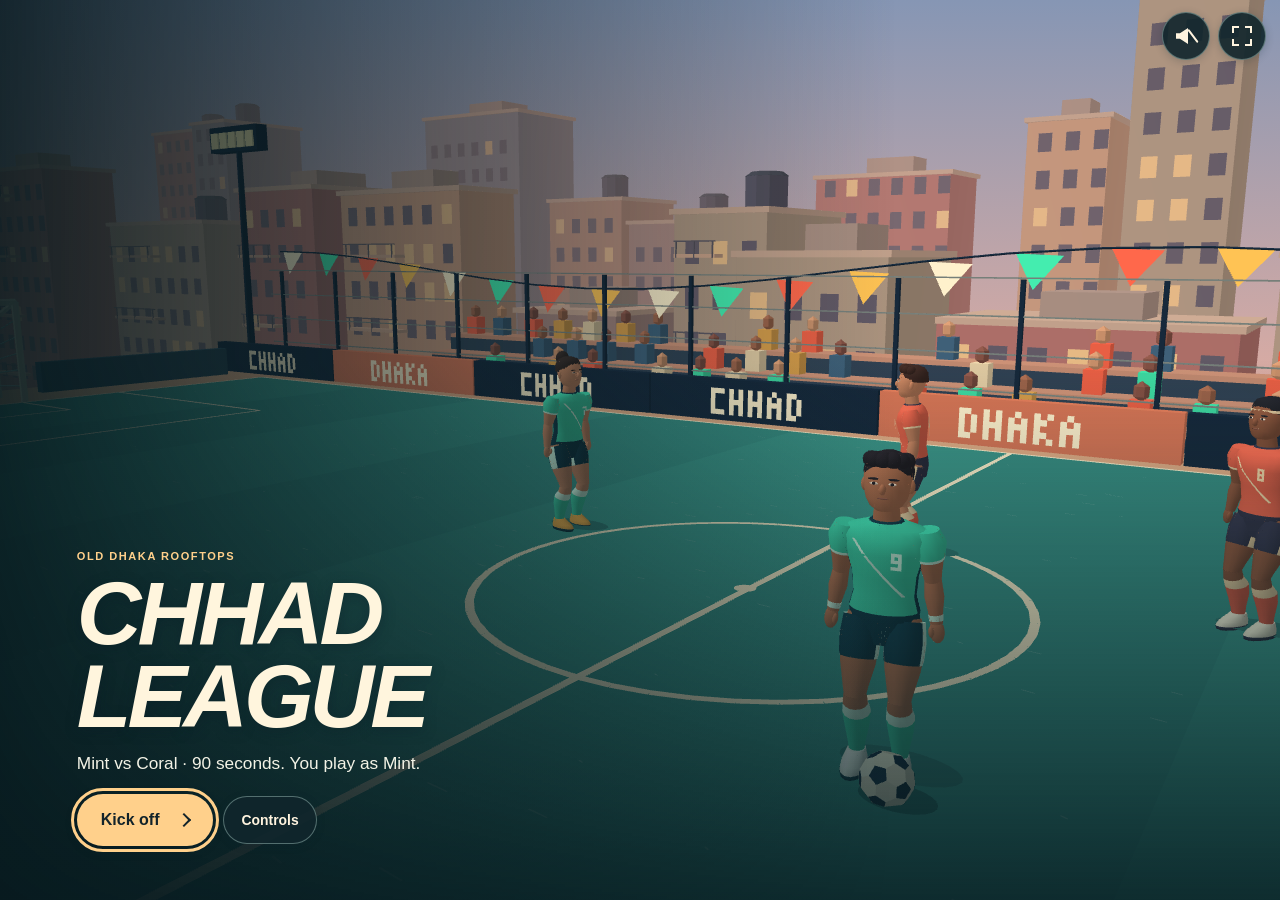
==== commit 2f29ae16: "Make Chhad League an edge-to-edge fullscreen game" ====
--- a/index.html
+++ b/index.html
@@ -4,7 +4,13 @@
 <meta name="viewport" content="width=device-width,initial-scale=1,viewport-fit=cover">
 <meta name="theme-color" content="#101c23">
 <meta name="application-name" content="Chhad League">
-<meta name="application-version" content="1.1.0">
+<meta name="application-version" content="1.2.0">
+<meta name="mobile-web-app-capable" content="yes">
+<meta name="apple-mobile-web-app-capable" content="yes">
+<meta name="apple-mobile-web-app-status-bar-style" content="black-translucent">
+<link rel="manifest" href="./game.webmanifest">
+<link rel="icon" type="image/png" href="./icon-192.png">
+<link rel="apple-touch-icon" href="./icon-192.png">
 <meta name="description" content="Play a 90-second, three-a-side rooftop football match in Old Dhaka.">
 <title>Chhad League · Rooftop football</title>
 <style>
@@ -16,25 +22,32 @@
 }
 *{box-sizing:border-box}
 [hidden]{display:none!important}
-body{margin:0;min-height:100vh;color:var(--text);background:radial-gradient(ellipse at 45% 0,#243b45,var(--page) 72%);font:1rem/1.45 var(--body)}
-main{max-width:1360px;margin:auto;padding:clamp(12px,2vw,26px) clamp(12px,3vw,38px) 20px}
-button,summary{font:inherit;color:inherit;cursor:pointer;touch-action:manipulation}
-button{border:0}button:disabled{cursor:default}
-button:focus-visible,summary:focus-visible,canvas:focus-visible{outline:3px solid var(--gold);outline-offset:3px}
+html,body{width:100%;height:100%;margin:0;overflow:hidden;overscroll-behavior:none;background:var(--page)}
+body{color:var(--text);font:1rem/1.45 var(--body)}
+main{position:relative;width:100%;height:100%;height:100dvh;isolation:isolate}
+:root:fullscreen main,:root:-webkit-full-screen main{height:100%}
+button{border:0;color:inherit;font:inherit;cursor:pointer;touch-action:manipulation;-webkit-tap-highlight-color:transparent}
+button:disabled{cursor:default}
+button:focus-visible,canvas:focus-visible{outline:3px solid var(--gold);outline-offset:3px}
 canvas:focus-visible{outline-offset:-4px}
-header,.brand,.tools,footer,.key-row{display:flex;align-items:center}
-header{justify-content:space-between;gap:8px;margin-bottom:12px}
-.brand{gap:10px;min-width:0}.brand b{font:italic 850 clamp(1.05rem,2.5vw,1.85rem)/1 var(--display);text-transform:uppercase;letter-spacing:-.025em}
-.mark{display:grid;place-items:center;width:36px;height:36px;flex:none;background:var(--gold);color:var(--ink);border-radius:7px 2px;transform:skew(-8deg);font:bold italic 25px Georgia,serif}
-.tools{gap:8px}.tool,.replay-skip{min-height:44px;padding:0 13px;background:var(--panel);border:1px solid var(--line);border-radius:8px;font-size:.875rem;font-weight:700}
-.tool:disabled{color:#98aaa9;border-color:#384b53}.tool[aria-pressed="true"]{color:var(--mint);border-color:#79b5a4}
-@media(hover:hover){.tool:hover:not(:disabled),.replay-skip:hover,.action:hover:enabled{filter:brightness(1.15)}.start:hover{background:#ffe1ad}}
-.arena{position:relative;isolation:isolate;overflow:hidden;aspect-ratio:1.88;border:1px solid #52656c;border-radius:14px;background:radial-gradient(circle at 82% 17%,#ffdfa2 0 3%,transparent 3.2%),linear-gradient(#8696b4,#dfada2 35%,#ffd4aa 69%,#b58c78);box-shadow:0 12px 32px #060b113d}
-.arena canvas{display:block;width:100%;height:100%;touch-action:none}
-.match-hud{
- position:absolute;z-index:1;inset:max(12px,env(safe-area-inset-top)) max(12px,env(safe-area-inset-right)) auto max(12px,env(safe-area-inset-left));
- display:grid;grid-template-columns:auto 1fr;grid-template-areas:"score meter" "status meter";gap:5px 10px;align-items:start;pointer-events:none
-}
+.arena{position:absolute;inset:0;overflow:hidden;background:linear-gradient(#8696b4,#dfada2 45%,#ffd4aa 70%,#b58c78)}
+.arena canvas{display:block;width:100%;height:100%;touch-action:none;user-select:none;-webkit-user-select:none;-webkit-touch-callout:none}
+.tools{position:absolute;z-index:4;top:max(12px,calc(env(safe-area-inset-top) + 6px));right:max(14px,calc(env(safe-area-inset-right) + 8px));display:flex;gap:8px}
+.tool,.replay-skip,.help-toggle{display:inline-grid;place-items:center;min-width:48px;min-height:48px;background:#11262de8;border:1px solid #b9dfd566;box-shadow:0 2px 8px #0b202833;color:var(--text);font-size:.87rem;font-weight:700}
+.tool{position:relative;width:48px;height:48px;padding:0;border-radius:50%}
+.tool:active,.help-toggle:active,.replay-skip:active,.start:active{filter:brightness(.84)}
+.view-status{position:absolute;z-index:5;right:max(14px,env(safe-area-inset-right));top:max(70px,calc(env(safe-area-inset-top) + 64px));max-width:min(28ch,85%);margin:0;padding:8px 12px;border-radius:9px;background:var(--panel-deep);font-size:.84rem;pointer-events:none}
+.tool-glyph{display:block;position:relative;width:20px;height:20px;pointer-events:none}
+#pause .tool-glyph{width:13px;height:16px;border-left:4px solid;border-right:4px solid}
+#fullscreen .tool-glyph{--corners:linear-gradient(currentColor,currentColor);background:var(--corners) left top/7px 2px,var(--corners) left top/2px 7px,var(--corners) right top/7px 2px,var(--corners) right top/2px 7px,var(--corners) left bottom/7px 2px,var(--corners) left bottom/2px 7px,var(--corners) right bottom/7px 2px,var(--corners) right bottom/2px 7px;background-repeat:no-repeat}
+#fullscreen[aria-label="Exit full screen"] .tool-glyph{background-position:5px 5px,5px 5px,calc(100% - 5px) 5px,calc(100% - 5px) 5px,5px calc(100% - 5px),5px calc(100% - 5px),calc(100% - 5px) calc(100% - 5px),calc(100% - 5px) calc(100% - 5px)}
+#sound .tool-glyph::before{content:"";position:absolute;inset:2px 8px 2px 0;background:currentColor;clip-path:polygon(0 33%,33% 33%,100% 0,100% 100%,33% 67%,0 67%)}
+#sound .tool-glyph::after{content:"";position:absolute;right:0;top:4px;width:4px;height:10px;border-right:2px solid;border-radius:50%}
+#sound[aria-pressed="false"] .tool-glyph::after{top:2px;right:2px;width:2px;height:16px;border:0;border-radius:2px;background:currentColor;transform:rotate(-37deg)}
+body:is([data-screen="play"],[data-screen="goal"],[data-screen="replay"]) #sound{display:none}
+body:is([data-screen="play"],[data-screen="goal"],[data-screen="replay"]) #fullscreen[aria-label="Exit full screen"]{display:none}
+@media(hover:hover){.tool:hover,.replay-skip:hover,.help-toggle:hover,.action:hover:enabled{filter:brightness(1.15)}.start:hover{background:#ffe1ad}}
+.match-hud{position:absolute;z-index:1;top:max(12px,calc(env(safe-area-inset-top) + 6px));left:max(14px,calc(env(safe-area-inset-left) + 8px));display:grid;grid-template-areas:"score" "status";gap:5px;pointer-events:none}
 .score{grid-area:score;display:flex;align-items:stretch;overflow:hidden;width:max-content;background:var(--panel-deep);border:1px solid #60737a;border-radius:9px;box-shadow:0 3px 10px #0b20284d}
 .score-line{display:flex;align-items:center;gap:10px;padding:7px 12px;border-bottom:3px solid transparent;border-image:linear-gradient(90deg,var(--mint) 50%,var(--coral) 50%) 1}
 .team,.clock-label,.stage,.replay-caption b,.meter-title{font:750 .69rem/1.1 var(--body);text-transform:uppercase;letter-spacing:.07em}
@@ -46,19 +59,26 @@
 .notice{grid-area:status;display:flex;align-items:center;gap:7px;width:fit-content;max-width:100%;min-height:25px;padding:4px 10px;border-radius:5px;background:var(--panel-deep);color:var(--text);font-size:.78rem;font-weight:650;line-height:1.18}
 .notice::before{content:"";width:7px;height:7px;flex:none;border-radius:50%;background:var(--gold)}
 .notice[data-team="mint"]::before{background:var(--mint)}.notice[data-team="coral"]::before{background:var(--coral)}
-#power{grid-area:meter;justify-self:end;width:clamp(143px,16vw,178px);padding:8px 11px;background:var(--panel-deep);border:1px solid var(--line);border-radius:8px}
+#power{grid-area:status;justify-self:start;width:100%;padding:8px 11px;background:var(--panel-deep);border:1px solid var(--line);border-radius:8px}
+.match-hud.is-charging .notice{display:none}
 .meter-head{display:flex;align-items:center;justify-content:space-between;gap:8px}.meter-title{color:var(--text);font-size:.66rem}
 #power-value{font:700 .83rem/1 var(--numbers);color:var(--gold)}
 .track,.replay-track{display:block;overflow:hidden;border-radius:2px;background:#425761}
 .track{height:6px;margin:5px 0}.track i,.replay-track i{display:block;width:100%;height:100%;background:var(--gold);transform:scaleX(0);transform-origin:left}
 #curl{color:var(--muted);font-size:.75rem;line-height:1.15}
-.overlay{position:absolute;z-index:3;inset:0;display:flex;align-items:safe center;overflow:auto;padding:clamp(16px,4.6%,58px);background:linear-gradient(90deg,#0a1b24ed 0%,#0d202bd9 24%,#10243277 48%,transparent 78%)}
-.card{width:min(94%,410px);text-align:left}.stage{margin:0 0 9px;color:var(--gold);font-size:.76rem;letter-spacing:.1em}
-.call{margin:0;color:#fff5dd;font:800 clamp(2.1rem,5.1vw,4.4rem)/1.02 var(--display);letter-spacing:-.028em;text-wrap:balance}
-.detail{margin:12px 0 17px;max-width:32ch;color:#f7f1e2;font-size:clamp(.9rem,1.55vw,1.06rem);line-height:1.42}
-.start{display:inline-flex;align-items:center;gap:15px;min-height:44px;padding:8px 17px;border-radius:7px;background:var(--gold);color:var(--ink);font-size:.97rem;font-weight:800}
-.start::after{content:"";width:7px;height:7px;border-top:2px solid;border-right:2px solid;transform:rotate(45deg)}
-body[data-screen="end"] .call,body[data-screen="pause"] .call{font-size:clamp(1.9rem,4.5vw,3.6rem)}
+.overlay{position:absolute;z-index:3;inset:0;display:flex;align-items:safe flex-end;overflow:auto;overscroll-behavior:contain;padding:max(76px,calc(env(safe-area-inset-top) + 64px)) max(22px,calc(env(safe-area-inset-right) + 14px)) max(clamp(22px,6vh,70px),calc(env(safe-area-inset-bottom) + 16px)) max(clamp(22px,6vw,98px),calc(env(safe-area-inset-left) + 16px));background:linear-gradient(90deg,#07181de3,transparent 70%),linear-gradient(0deg,#081d22df,transparent 60%)}
+.card{width:min(100%,475px);text-align:left}.stage{margin:0 0 10px;color:var(--gold);font-weight:800;letter-spacing:.14em}
+.call{margin:0;color:#fff5dd;font:italic 900 clamp(2.6rem,7vw,6rem)/.92 var(--display);letter-spacing:-.045em;text-wrap:balance}
+body[data-screen="menu"] .call{text-transform:uppercase;max-width:7ch;text-shadow:0 3px 14px #071b265e}
+.detail{margin:14px 0 18px;max-width:38ch;color:#f3f3e6;font-size:clamp(.94rem,1.6vw,1.08rem)}
+.card-actions{display:flex;flex-wrap:wrap;align-items:center;gap:10px}
+.start,.help-toggle,.replay-skip{border-radius:28px}
+.start{display:inline-flex;align-items:center;justify-content:center;gap:20px;min-height:52px;padding:9px 24px;background:var(--gold);color:var(--ink);font-weight:850;box-shadow:0 3px 12px #06192055}
+.start::after{content:"";width:8px;height:8px;border-top:2px solid;border-right:2px solid;transform:rotate(45deg)}
+.help-toggle,.replay-skip{padding:0 17px}
+.control-guide{margin-top:12px;padding:12px 15px;max-width:46ch;border-left:3px solid var(--mint);border-radius:2px 12px 12px 2px;background:#0c242bf0;color:#e8f1ea;font-size:.89rem;line-height:1.45}
+.control-guide p{margin:0}.control-guide p+p{margin-top:6px}
+body[data-screen="end"] .call,body[data-screen="pause"] .call{font:800 clamp(2rem,5vw,3.8rem)/1.04 var(--display);letter-spacing:-.025em}
 .result-table{width:min(100%,275px);margin:0 0 14px;border-spacing:0;border-collapse:collapse;font-size:.85rem;background:#10242deb}
 .result-table th,.result-table td{padding:4px 9px;border-bottom:1px solid #465a61;font-variant-numeric:tabular-nums}
 .result-table th{text-align:left}.result-table thead th:not(:first-child),.result-table td{text-align:right}
@@ -68,7 +88,7 @@
 .replay-caption b{color:var(--gold);white-space:nowrap}.replay-caption span{font-size:.82rem;font-weight:650;line-height:1.2}
 .replay-track{grid-column:1/-1;height:3px}.replay-skip{pointer-events:auto;flex:none}
 .mobile{position:absolute;z-index:2;left:max(8px,env(safe-area-inset-left));right:max(8px,env(safe-area-inset-right));bottom:max(10px,env(safe-area-inset-bottom));display:none;align-items:flex-end;justify-content:space-between;gap:4px;pointer-events:none;user-select:none;-webkit-user-select:none}
-.stick{--pad-size:clamp(96px,27vw,122px);display:grid;place-items:center;position:relative;flex:none;width:var(--pad-size);height:var(--pad-size);touch-action:none;border:1px solid #c3f6e6b8;border-radius:50%;background:radial-gradient(circle at center,#193c46b3 0 36%,#12313bd9 37% 39%,#173642b8 40%);box-shadow:0 3px 10px #132b3659;pointer-events:auto}
+.stick{--pad-size:clamp(100px,26vw,135px);display:grid;place-items:center;position:relative;flex:none;width:var(--pad-size);height:var(--pad-size);touch-action:none;border:1px solid #c3f6e6b8;border-radius:50%;background:radial-gradient(circle at center,#193c46b3 0 36%,#12313bd9 37% 39%,#173642b8 40%);box-shadow:0 3px 10px #132b3659;pointer-events:auto}
 .nub{position:relative;z-index:1;width:24%;height:24%;border:1px solid #cbf9e8;border-radius:50%;background:#85d8be;box-shadow:0 2px 5px #142c36a3;pointer-events:none}
 .direction{position:absolute;display:grid;place-items:center;width:44px;height:44px;padding:0;background:transparent;color:#f4fff7;touch-action:none;-webkit-tap-highlight-color:transparent}
 .direction::after{content:"";width:8px;height:8px;border-top:3px solid currentColor;border-right:3px solid currentColor;transform:rotate(var(--turn))}
@@ -77,55 +97,47 @@
 .direction[data-dir="left"]{--turn:-135deg;left:0;top:50%;transform:translateY(-50%)}
 .direction[data-dir="right"]{--turn:45deg;right:0;top:50%;transform:translateY(-50%)}
 .direction:active{color:var(--gold)}
-.actions{display:grid;grid-template-columns:clamp(55px,8vw,69px) clamp(45px,7vw,61px) clamp(54px,10vw,70px);grid-template-areas:"step feint shoot" "pass dash shoot";gap:8px;align-items:center}
-.action{position:relative;display:grid;place-items:center;min-width:0;min-height:44px;padding:0 2px;overflow:hidden;touch-action:none;background:#152e38f5;color:var(--text);border:1px solid #a1b8b6;border-radius:12px;font-size:clamp(.73rem,2.8vw,.84rem);font-weight:700;line-height:1.1;pointer-events:auto;-webkit-tap-highlight-color:transparent}
-#stepover{grid-area:step}#feint{grid-area:feint}#pass{grid-area:pass}#dash{grid-area:dash}
+.actions{display:grid;grid-template-columns:var(--skill-size) var(--skill-size) var(--shot-size);grid-template-areas:"step feint shoot" "pass dash shoot";gap:8px;align-items:center}
+.action{position:relative;display:grid;place-items:center;width:100%;aspect-ratio:1;min-width:0;min-height:48px;padding:0 1px;overflow:hidden;touch-action:none;background:#112b33d9;color:var(--text);border:1px solid #b9dfd5ba;border-radius:50%;box-shadow:inset 0 0 0 3px #c3e3da16,0 2px 6px #0b26324a;font-size:clamp(.7rem,2.6vw,.85rem);font-weight:700;line-height:1.1;pointer-events:auto}
+#stepover{grid-area:step;font-size:.76rem}#feint{grid-area:feint}#pass{grid-area:pass}#dash{grid-area:dash}
 #stepover:enabled,#feint:enabled{color:var(--mint);border-color:#8bc4b0}
 #shoot{grid-area:shoot;aspect-ratio:1;border-radius:50%;background:var(--gold);color:var(--ink);border:2px solid #ffe6b6;font-size:clamp(.88rem,3.4vw,1.05rem)}
 #shoot.defending{background:var(--mint);border-color:#d8fff0}.action:disabled,#shoot:disabled{background:#22353cf0;border-color:#829693;color:#c4d0cd}
 .action:enabled:active,#shoot.is-held{box-shadow:inset 0 0 0 3px #ffffff78}
 .mobile.recovering #dash::after,.mobile.recovering #shoot.defending::after{content:"";position:absolute;left:15%;right:15%;bottom:6px;height:3px;border-radius:2px;background:var(--mint);transform:scaleX(var(--dash-ready,0));transform-origin:left}
-footer{justify-content:space-between;align-items:flex-start;gap:12px 22px;margin-top:14px}.venue{margin:0;color:var(--text);font:italic 700 clamp(1rem,2vw,1.32rem)/1.2 Georgia,serif}.sub{margin:4px 0 0;color:var(--muted);font-size:.84rem;line-height:1.5}
-.keys{color:#e5eeea;font-size:.84rem;text-align:right}.key-row{justify-content:flex-end;flex-wrap:wrap;gap:6px 14px;font-weight:600}.key-row span{white-space:nowrap}
-kbd{display:inline-block;padding:1px 5px;background:#223942;border:1px solid #637b7e;border-radius:4px;color:var(--text);font:650 .75rem/1.45 var(--numbers)}
-.keys details{margin-top:6px}.keys summary{width:fit-content;margin-left:auto;min-height:28px;color:var(--mint);line-height:1.7}.keys details p{max-width:66ch;margin:4px 0;font-size:.83rem;line-height:1.65}
+.keys kbd{font:700 .8rem var(--numbers);color:var(--gold)}
 .touch-guide{display:none}.live{position:absolute;width:1px;height:1px;overflow:hidden;clip-path:inset(50%)}
 @media(any-pointer:coarse),(max-width:700px){
- body{min-height:0;overscroll-behavior:none}
- main{display:grid;grid-template-rows:auto minmax(0,1fr);gap:4px;width:100%;max-width:none;height:100vh;height:100dvh;padding:max(4px,env(safe-area-inset-top)) 0 0}
- header{margin:0;padding:0 max(9px,env(safe-area-inset-right)) 0 max(9px,env(safe-area-inset-left))}.tool{padding:0 10px;font-size:.82rem}
- .arena{width:100%;height:100%;min-height:0;aspect-ratio:auto;border-width:1px 0 0;border-radius:0;box-shadow:none}
- footer{display:none}
- .mobile{display:flex;left:max(12px,calc(env(safe-area-inset-left) + 8px));right:max(12px,calc(env(safe-area-inset-right) + 8px));bottom:max(14px,calc(env(safe-area-inset-bottom) + 8px));-webkit-touch-callout:none}
- .stick{--pad-size:clamp(96px,27vw,132px)}.actions{grid-template-columns:clamp(58px,16vw,74px) clamp(48px,13vw,62px) clamp(60px,16vw,76px);gap:clamp(6px,1.8vw,9px)}
- .action{min-height:48px}.arena canvas{-webkit-user-select:none;user-select:none;-webkit-touch-callout:none}
- .card{width:min(86%,365px)}.overlay{padding:14px max(18px,calc(env(safe-area-inset-right) + 12px)) max(18px,calc(env(safe-area-inset-bottom) + 12px)) max(18px,calc(env(safe-area-inset-left) + 12px));background:linear-gradient(90deg,#0b1f29f0,#0d222cbf 48%,#10243225)}
- body[data-screen="menu"] .touch-guide,body[data-screen="pause"] .touch-guide{display:block;max-width:38ch;margin:0 0 15px;color:#d5e8e4;font-size:.89rem;line-height:1.4}
+ .mobile{display:flex;--skill-size:clamp(56px,14vw,64px);--shot-size:clamp(58px,17vw,82px);left:max(12px,calc(env(safe-area-inset-left) + 10px));right:max(12px,calc(env(safe-area-inset-right) + 10px));bottom:max(16px,calc(env(safe-area-inset-bottom) + 10px));-webkit-touch-callout:none}
+ .control-guide .keys{display:none}.control-guide .touch-guide{display:block}
 }
 @media(max-width:520px){
- .match-hud{inset:8px max(9px,env(safe-area-inset-right)) auto max(9px,env(safe-area-inset-left));grid-template-columns:auto 1fr;grid-template-areas:"score ." "status .";gap:4px}
- .score-line{gap:7px;padding:5px 8px}.clock-box{min-width:65px;padding:4px 6px}.team{font-size:.72rem}
- #power{grid-area:status;justify-self:start;width:100%;padding:5px 9px}.match-hud.is-charging .notice{display:none}
- .brand{gap:6px}.mark{width:28px;height:30px;font-size:21px}.tools{gap:5px}
- .replay-caption{gap:4px;padding:6px 8px}.replay-caption span{font-size:.76rem}.replay-skip{padding:0 9px;font-size:.8rem}
-}
-@media(orientation:portrait) and (any-pointer:coarse),(orientation:portrait) and (max-width:700px){
- .overlay{align-items:flex-end;align-items:safe flex-end;background:linear-gradient(0deg,#0b1c25 0%,#10232bef 24%,#10243065 52%,transparent 72%)}
- .card{width:min(100%,430px);padding:5px 2px 8px}.call{font-size:clamp(2rem,8.4vw,3.4rem)}.detail{margin:8px 0 10px}
-}
-@media(max-height:540px) and (orientation:landscape) and (any-pointer:coarse){
- main{gap:2px;padding-top:max(2px,env(safe-area-inset-top))}.mark{width:29px;height:29px;font-size:21px}
- .match-hud{inset:7px max(10px,env(safe-area-inset-right)) auto max(10px,env(safe-area-inset-left))}.stick{--pad-size:clamp(96px,26vh,112px)}
- .overlay{padding-top:9px;padding-bottom:max(9px,env(safe-area-inset-bottom))}.card{width:min(70%,365px)}.stage{margin-bottom:4px}.call,body[data-screen="end"] .call,body[data-screen="pause"] .call{font-size:clamp(1.65rem,4vw,2.25rem)}
- .detail{margin:5px 0 8px}.result-table{margin-bottom:8px}.result-table th,.result-table td{padding:2px 7px}
- body[data-screen="menu"] .touch-guide,body[data-screen="pause"] .touch-guide{margin-bottom:9px;font-size:.83rem}
-}
-@media(min-width:701px) and (max-height:550px) and (not (any-pointer:coarse)){.arena{aspect-ratio:auto;height:max(255px,calc(100vh - 140px))}}
+ .match-hud{left:max(10px,calc(env(safe-area-inset-left) + 5px));gap:4px}
+ .score-line{gap:6px;padding:5px 8px}.clock-box{min-width:60px;padding:4px 6px}.team{font-size:.72rem}
+ #power{padding:5px 9px}.tools{right:max(10px,calc(env(safe-area-inset-right) + 5px));gap:6px}
+ .replay-caption{gap:4px;padding:7px 9px}.replay-caption span{font-size:.79rem}
+}
+@media(orientation:portrait){
+ .overlay{padding-left:max(22px,calc(env(safe-area-inset-left) + 14px));padding-bottom:max(32px,calc(env(safe-area-inset-bottom) + 22px));background:linear-gradient(0deg,#081b22fa 0%,#10252cdd 23%,#10243050 50%,transparent 72%)}
+ .call{font-size:clamp(2.8rem,13vw,5.4rem)}
+}
+@media(max-height:540px) and (orientation:landscape){
+ .overlay{padding-top:max(12px,env(safe-area-inset-top));padding-bottom:max(14px,calc(env(safe-area-inset-bottom) + 7px));padding-right:max(122px,calc(env(safe-area-inset-right) + 116px))}
+ .call{font-size:clamp(2.3rem,7.8vh,3.4rem)}.card{max-width:390px}.stage{margin-bottom:5px}
+ .detail{margin:8px 0 12px}.control-guide{margin-top:8px}.result-table{margin-bottom:8px}.result-table th,.result-table td{padding:2px 7px}
+ .stick{--pad-size:clamp(98px,26vh,124px)}.mobile{--skill-size:clamp(56px,14vh,64px);--shot-size:clamp(62px,19vh,78px)}
+}
+@media(max-width:345px){.mobile{left:max(8px,env(safe-area-inset-left));right:max(8px,env(safe-area-inset-right));--skill-size:56px;--shot-size:56px}.stick{--pad-size:96px}.actions{gap:6px}}
 @media(prefers-reduced-motion:no-preference){.tool,.action,.start,.replay-skip{transition:background-color .15s ease-out,border-color .15s ease-out}}
 </style>
 <body data-screen="menu"><main>
- <header><div class="brand"><span class="mark" aria-hidden="true">C</span><b>Chhad League</b></div><div class="tools"><button type="button" class="tool" id="sound" aria-pressed="false">Sound off</button><button type="button" class="tool" id="pause" disabled>Pause</button></div></header>
  <section class="arena" aria-label="Football match">
+ <div class="tools" role="group" aria-label="Game settings">
+  <button type="button" class="tool" id="sound" aria-pressed="false" aria-label="Sound" title="Sound off"><span aria-hidden="true" class="tool-glyph"></span></button>
+  <button type="button" class="tool" id="fullscreen" aria-label="Enter full screen" title="Enter full screen" hidden><span aria-hidden="true" class="tool-glyph"></span></button>
+  <button type="button" class="tool" id="pause" aria-label="Pause" title="Pause" hidden><span aria-hidden="true" class="tool-glyph"></span></button>
+ </div>
+ <p class="view-status" id="view-status" role="status" hidden></p>
  <canvas id="pitch" tabindex="0" width="1100" height="595" aria-label="Dhaka rooftop football pitch. Mint attacks the goal on the right."></canvas>
  <div class="match-hud" id="match-hud" hidden>
   <div class="score" role="group" aria-label="Match score and time">
@@ -148,7 +160,7 @@
    <span class="nub" id="nub" aria-hidden="true"></span>
   </div>
   <div class="actions">
-   <button type="button" class="action" id="stepover">Stepover</button>
+   <button type="button" class="action" id="stepover" aria-label="Stepover"><span>Step<wbr>over</span></button>
    <button type="button" class="action" id="feint" aria-label="Body feint">Feint</button>
    <button type="button" class="action" id="pass">Pass</button>
    <button type="button" class="action" id="dash">Dash</button>
@@ -157,25 +169,27 @@
  </div>
  <div class="replay-bar" id="replay-bar" hidden><div class="replay-caption"><b>Replay · ½×</b><span id="replay-event"></span><span class="replay-track" aria-hidden="true"><i id="replay-fill"></i></span></div><button type="button" class="replay-skip" id="skip-replay" title="Skip replay (Enter)">Skip replay</button></div>
  <div class="overlay" id="overlay" role="group" aria-labelledby="heading"><div class="card">
-  <p class="stage" id="card-stage">Mint vs Coral</p>
-  <h1 class="call" id="heading">Rooftop derby</h1>
+  <p class="stage" id="card-stage">Old Dhaka rooftops</p>
+  <h1 class="call" id="heading">Chhad League</h1>
   <p class="detail" id="detail">Play as Mint. Attack the goal on the right and outscore Coral in 90 seconds.</p>
-  <p class="touch-guide" id="touch-guide"></p>
   <table class="result-table" id="match-summary" aria-label="Full-time team statistics" hidden>
    <thead><tr><th scope="col">Match stats</th><th scope="col" class="home">Mint</th><th scope="col" class="away">Coral</th></tr></thead>
    <tbody><tr><th scope="row">Shots</th><td id="mint-shots">0</td><td id="coral-shots">0</td></tr><tr><th scope="row">Keeper saves</th><td id="mint-saves">0</td><td id="coral-saves">0</td></tr></tbody>
   </table>
-  <button type="button" class="start" id="start">Kick off</button>
+  <div class="card-actions">
+   <button type="button" class="start" id="start">Kick off</button>
+   <button type="button" class="help-toggle" id="help-toggle" aria-expanded="false" aria-controls="control-guide">Controls</button>
+  </div>
+  <div class="control-guide" id="control-guide" hidden>
+   <p class="touch-guide" id="touch-guide"></p>
+   <div class="keys">
+    <p><kbd>WASD</kbd> or arrows to move. Tap <kbd>Space</kbd> to shoot or tackle. Hold for power, aim with up or down, and curl with <kbd>Z</kbd> / <kbd>C</kbd>.</p>
+    <p><kbd>F</kbd>, <kbd>X</kbd> or <kbd>Enter</kbd> to pass or switch. <kbd>Shift</kbd> to dash. <kbd>Q</kbd> for a stepover, <kbd>E</kbd> for a body feint. <kbd>Esc</kbd> to pause.</p>
+    <p>With a mouse, hold and drag up or down on the pitch to curl a shot.</p>
+   </div>
+  </div>
  </div></div>
  </section>
- <footer><div><p class="venue">Old Dhaka Rooftops</p><p class="sub">Three-a-side · Two outfield players and a keeper</p></div>
-  <div class="keys">
-   <div class="key-row"><span><kbd>WASD</kbd> / <kbd>↑↓←→</kbd> Move</span><span><kbd>Space</kbd> Shoot / Tackle</span><span><kbd>F</kbd> Pass / Switch</span></div>
-   <details><summary>More controls</summary><p>Tap Space to shoot. Hold for power and steer up or down to pick a post.<br>
-    <kbd>Z</kbd> / <kbd>C</kbd> Curl far / near · <kbd>Shift</kbd> Dash · <kbd>Q</kbd> Stepover · <kbd>E</kbd> Body feint<br>
-    <kbd>X</kbd> or <kbd>Enter</kbd> also passes or switches. Hold and drag vertically on the pitch to curl a shot with the mouse. <kbd>Esc</kbd> pauses.</p></details>
-  </div>
- </footer>
  <div id="live" role="status" aria-atomic="true" class="live"></div>
 </main>
 <script>
@@ -691,7 +705,9 @@
  hud.root.hidden=next==='menu'||next==='pause'||next==='end';
  hud.touch.hidden=next!=='play';hud.replay.hidden=next!=='replay';hud.notice.hidden=next==='replay';
  hud.overlay.hidden=true;hud.summary.hidden=next!=='end';
- $('pause').disabled=next==='end'||next==='menu';$('pause').textContent=next==='pause'?'Resume':'Pause';
+ $('pause').hidden=next!=='play'&&next!=='goal'&&next!=='replay';
+ $('view-status').hidden=true;
+ $('control-guide').hidden=true;$('help-toggle').setAttribute('aria-expanded','false');
  if(next==='play'||next==='goal'){updateControls();updatePossession()}
 }
 function updateClock(){
@@ -722,9 +738,9 @@
 function updateViewCopy(){
  const portrait=portraitPitch.matches;
  canvas.setAttribute('aria-label','Dhaka rooftop football pitch. Mint attacks the goal '+(portrait?'at the top.':'on the right.'));
- if(mode==='menu')$('detail').textContent=touchLayout.matches?'Play as Mint and outscore Coral in 90 seconds.':'Play as Mint. Attack the goal on the right and outscore Coral in 90 seconds.';
+ if(mode==='menu')$('detail').textContent='Mint vs Coral · 90 seconds. You play as Mint.';
  const guide=$('touch-guide');
- guide.hidden=mode==='pause'&&!!replay;
+
  guide.textContent=(portrait?'Drag the pad up to attack. Tap Shoot, or hold and swipe left or right to curl.':'Drag the pad right to attack. Tap Shoot, or hold and swipe up or down to curl.')+
    (mode==='pause'?' Without the ball, tap Switch or Tackle.':'');
  if(flash>0&&message.startsWith('Mint kick off ·')){message=kickoffCue();updatePossession()}
@@ -1136,8 +1152,50 @@
  };
  button.onclick=e=>{if(!handledTouch||e.detail===0)activate()};
 }
-bindTap('start',()=>mode==='pause'?pause():begin());bindTap('pause',pause);bindTap('skip-replay',exitReplay);
-$('sound').onclick=e=>{try{if(!audio)audio=new (window.AudioContext||window.webkitAudioContext)();audio.resume();sound=!sound;$('sound').textContent=sound?'Sound on':'Sound off';$('sound').setAttribute('aria-pressed',String(sound));beep(530)}catch{}if(e.detail&&mode==='play')canvas.focus({preventScroll:true})};
+const fullscreenButton=$('fullscreen'),root=document.documentElement,appFullscreen=matchMedia('(display-mode: fullscreen)');
+function fullscreenElement(){return document.fullscreenElement||document.webkitFullscreenElement}
+function canEnterFullscreen(){return !!((document.fullscreenEnabled&&root.requestFullscreen)||(document.webkitFullscreenEnabled&&root.webkitRequestFullscreen))}
+let hadFullscreen=!!fullscreenElement(),fullscreenPending=false;
+function syncFullscreen(){
+ const active=!!fullscreenElement();
+ fullscreenButton.hidden=!canEnterFullscreen()||(!active&&appFullscreen.matches);
+ const label=active?'Exit full screen':'Enter full screen';
+ fullscreenButton.setAttribute('aria-label',label);fullscreenButton.title=label;
+ if(active)$('view-status').hidden=true;
+ if(hadFullscreen&&!active&&(mode==='play'||mode==='goal'||mode==='replay'))pause();
+ hadFullscreen=active;
+}
+async function changeFullscreen(enter,manual=false){
+ if(fullscreenPending||!canEnterFullscreen()||(enter&&(fullscreenElement()||appFullscreen.matches)))return;
+ fullscreenPending=true;
+ try{
+   if(enter){
+     if(root.requestFullscreen)await root.requestFullscreen({navigationUI:'hide'});
+     else await root.webkitRequestFullscreen();
+   }else if(document.exitFullscreen)await document.exitFullscreen();
+   else await document.webkitExitFullscreen();
+ }catch{
+   if(manual){
+     const message=$('view-status');message.textContent='Open the game directly in your browser to use full screen.';message.hidden=false;
+   }
+ }finally{fullscreenPending=false;syncFullscreen()}
+}
+document.addEventListener('fullscreenchange',syncFullscreen);
+document.addEventListener('webkitfullscreenchange',syncFullscreen);
+appFullscreen.addEventListener('change',syncFullscreen);
+syncFullscreen();
+bindTap('fullscreen',()=>{void changeFullscreen(!fullscreenElement(),true)});
+bindTap('start',()=>{
+ if(mode==='pause'){pause();return}
+ if(touchLayout.matches)void changeFullscreen(true);
+ begin();
+});
+bindTap('help-toggle',()=>{
+ const guide=$('control-guide');guide.hidden=!guide.hidden;
+ $('help-toggle').setAttribute('aria-expanded',String(!guide.hidden));
+});
+bindTap('pause',pause);bindTap('skip-replay',exitReplay);
+$('sound').onclick=e=>{try{if(!audio)audio=new (window.AudioContext||window.webkitAudioContext)();audio.resume();sound=!sound;$('sound').title=sound?'Sound on':'Sound off';$('sound').setAttribute('aria-pressed',String(sound));beep(530)}catch{}if(e.detail&&mode==='play')canvas.focus({preventScroll:true})};
 const keyActions={
  Space:shootOrTackle,KeyF:pass,KeyX:pass,Enter:pass,NumpadEnter:pass,
  ShiftLeft:dash,ShiftRight:dash,KeyQ:()=>startSkill('stepover'),KeyE:()=>startSkill('feint')
@@ -1222,9 +1280,9 @@
 portraitPitch.addEventListener('change',()=>{resetInput();paintedCurl=null;updateViewCopy()});
 touchLayout.addEventListener('change',updateViewCopy);
 updateViewCopy();
-window.addEventListener('blur',()=>{if(mode==='play'||mode==='goal'||mode==='replay')pause();else resetInput()});
+window.addEventListener('blur',()=>{if(fullscreenPending&&!document.hidden)return;if(mode==='play'||mode==='goal'||mode==='replay')pause();else resetInput()});
 document.addEventListener('visibilitychange',()=>{if(document.hidden&&(mode==='play'||mode==='goal'||mode==='replay'))pause()});
-if(document.activeElement===document.body)$('start').focus({preventScroll:true});
+if(!touchLayout.matches&&document.activeElement===document.body)$('start').focus({preventScroll:true});
 </script>
 </body>
 </html>
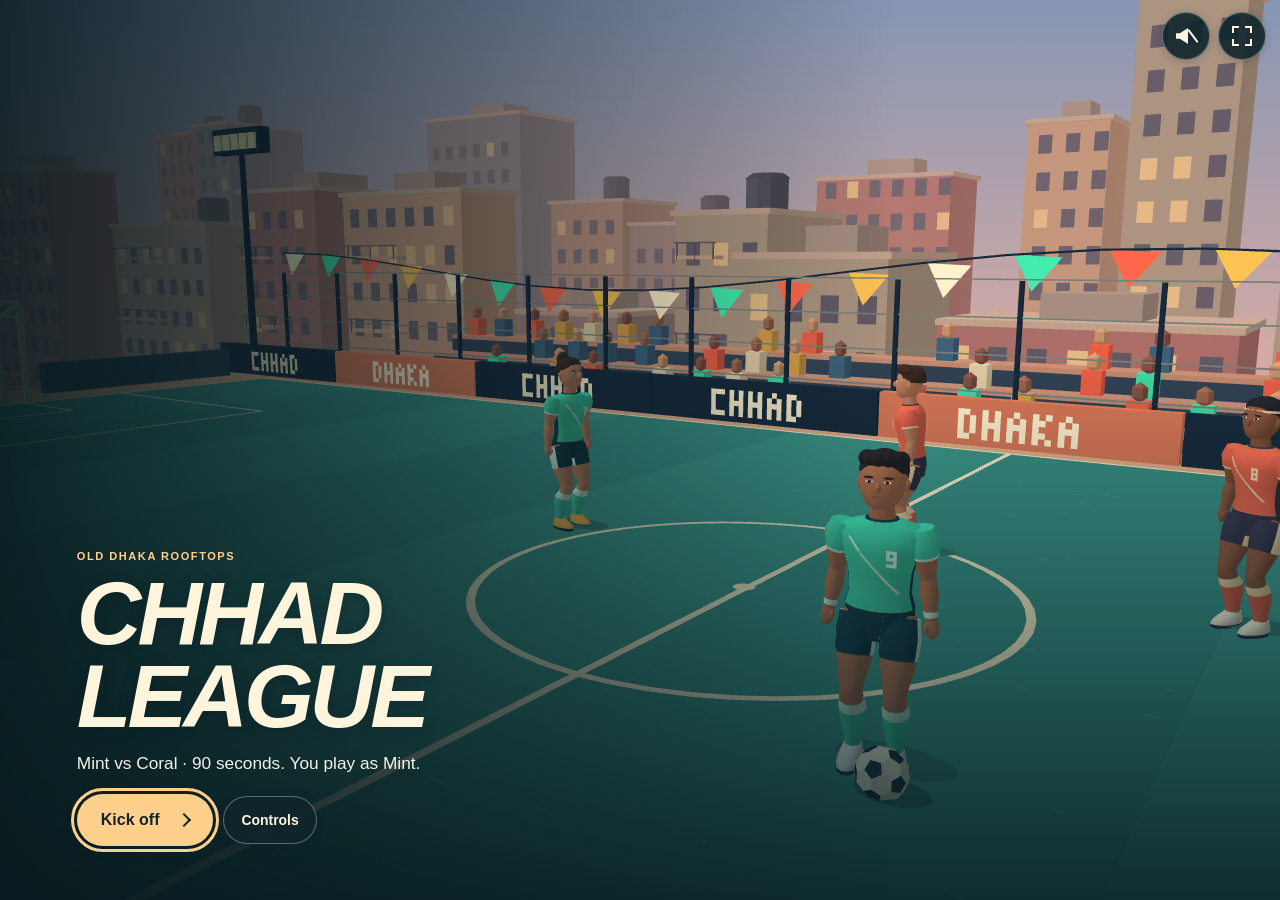
==== commit 6f171c10: "Hold kickoff for Android fullscreen confirmation and keep pause in fullscreen" ====
--- a/index.html
+++ b/index.html
@@ -4,7 +4,7 @@
 <meta name="viewport" content="width=device-width,initial-scale=1,viewport-fit=cover">
 <meta name="theme-color" content="#101c23">
 <meta name="application-name" content="Chhad League">
-<meta name="application-version" content="1.2.0">
+<meta name="application-version" content="1.2.1">
 <meta name="mobile-web-app-capable" content="yes">
 <meta name="apple-mobile-web-app-capable" content="yes">
 <meta name="apple-mobile-web-app-status-bar-style" content="black-translucent">
@@ -1139,34 +1139,46 @@
 [[562,293,.18],[425,200,1.4],[604,187,-.6],[520,168,-1.3]].forEach(([x,y,heading],i)=>Object.assign(players[i],{x,y,heading}));
 syncBall();render(performance.now());let prev=0;
 function frame(t){let remaining=Math.min(.08,(t-(prev||t))/1000);prev=t;while(remaining>.00001){const dt=Math.min(1/60,remaining);update(dt);remaining-=dt}render(t);requestAnimationFrame(frame)}requestAnimationFrame(frame);
+let lastHandledTouch=-Infinity;
+document.addEventListener('pointerdown',()=>{lastHandledTouch=-Infinity},true);
+document.addEventListener('click',e=>{
+ // A compatibility click can land on another control when a touch changes the menu layout.
+ if(e.detail>0&&performance.now()-lastHandledTouch<700&&(!e.pointerType||e.pointerType==='touch'||e.sourceCapabilities?.firesTouchEvents)){
+   lastHandledTouch=-Infinity;e.preventDefault();e.stopImmediatePropagation();
+ }
+},true);
 function bindTap(id,activate){
- const button=$(id);let touchId=null,handledTouch=false,pressPortrait=false;
- button.onpointerdown=e=>{handledTouch=false;touchId=e.pointerType==='touch'?e.pointerId:null;pressPortrait=portraitPitch.matches};
+ const button=$(id);let touchId=null,pressPortrait=false;
+ button.onpointerdown=e=>{touchId=e.pointerType==='touch'?e.pointerId:null;pressPortrait=portraitPitch.matches};
  button.onpointercancel=()=>{touchId=null};
  button.onpointerup=e=>{
    if(e.pointerId!==touchId)return;
-   touchId=null;handledTouch=true;
+   touchId=null;lastHandledTouch=performance.now();
    if(pressPortrait!==portraitPitch.matches||!button.contains(document.elementFromPoint(e.clientX,e.clientY)))return;
    // A tap following a swipe can have a pointerup without a compatibility click.
    activate();
  };
- button.onclick=e=>{if(!handledTouch||e.detail===0)activate()};
+ button.onclick=activate;
 }
 const fullscreenButton=$('fullscreen'),root=document.documentElement,appFullscreen=matchMedia('(display-mode: fullscreen)');
 function fullscreenElement(){return document.fullscreenElement||document.webkitFullscreenElement}
 function canEnterFullscreen(){return !!((document.fullscreenEnabled&&root.requestFullscreen)||(document.webkitFullscreenEnabled&&root.webkitRequestFullscreen))}
 let hadFullscreen=!!fullscreenElement(),fullscreenPending=false;
+function needsFullscreenEntry(){
+ return touchLayout.matches&&canEnterFullscreen()&&!fullscreenElement()&&!appFullscreen.matches;
+}
 function syncFullscreen(){
  const active=!!fullscreenElement();
  fullscreenButton.hidden=!canEnterFullscreen()||(!active&&appFullscreen.matches);
  const label=active?'Exit full screen':'Enter full screen';
  fullscreenButton.setAttribute('aria-label',label);fullscreenButton.title=label;
+ if(mode==='menu')$('start').textContent=needsFullscreenEntry()?'Play full screen':'Kick off';
  if(active)$('view-status').hidden=true;
  if(hadFullscreen&&!active&&(mode==='play'||mode==='goal'||mode==='replay'))pause();
  hadFullscreen=active;
 }
 async function changeFullscreen(enter,manual=false){
- if(fullscreenPending||!canEnterFullscreen()||(enter&&(fullscreenElement()||appFullscreen.matches)))return;
+ if(fullscreenPending||!canEnterFullscreen()||(enter&&(fullscreenElement()||appFullscreen.matches)))return false;
  fullscreenPending=true;
  try{
    if(enter){
@@ -1174,10 +1186,12 @@
      else await root.webkitRequestFullscreen();
    }else if(document.exitFullscreen)await document.exitFullscreen();
    else await document.webkitExitFullscreen();
+   return true;
  }catch{
    if(manual){
      const message=$('view-status');message.textContent='Open the game directly in your browser to use full screen.';message.hidden=false;
    }
+   return false;
  }finally{fullscreenPending=false;syncFullscreen()}
 }
 document.addEventListener('fullscreenchange',syncFullscreen);
@@ -1185,9 +1199,11 @@
 appFullscreen.addEventListener('change',syncFullscreen);
 syncFullscreen();
 bindTap('fullscreen',()=>{void changeFullscreen(!fullscreenElement(),true)});
-bindTap('start',()=>{
+bindTap('start',async()=>{
+ if(fullscreenPending)return;
  if(mode==='pause'){pause();return}
- if(touchLayout.matches)void changeFullscreen(true);
+ // Android can put its first-use system message over the pitch. Keep the clock at 1:30 until kickoff.
+ if(mode==='menu'&&needsFullscreenEntry()&&await changeFullscreen(true))return;
  begin();
 });
 bindTap('help-toggle',()=>{
@@ -1278,7 +1294,7 @@
 }
 bindTap('pass',pass);bindTap('dash',dash);
 portraitPitch.addEventListener('change',()=>{resetInput();paintedCurl=null;updateViewCopy()});
-touchLayout.addEventListener('change',updateViewCopy);
+touchLayout.addEventListener('change',()=>{updateViewCopy();syncFullscreen()});
 updateViewCopy();
 window.addEventListener('blur',()=>{if(fullscreenPending&&!document.hidden)return;if(mode==='play'||mode==='goal'||mode==='replay')pause();else resetInput()});
 document.addEventListener('visibilitychange',()=>{if(document.hidden&&(mode==='play'||mode==='goal'||mode==='replay'))pause()});
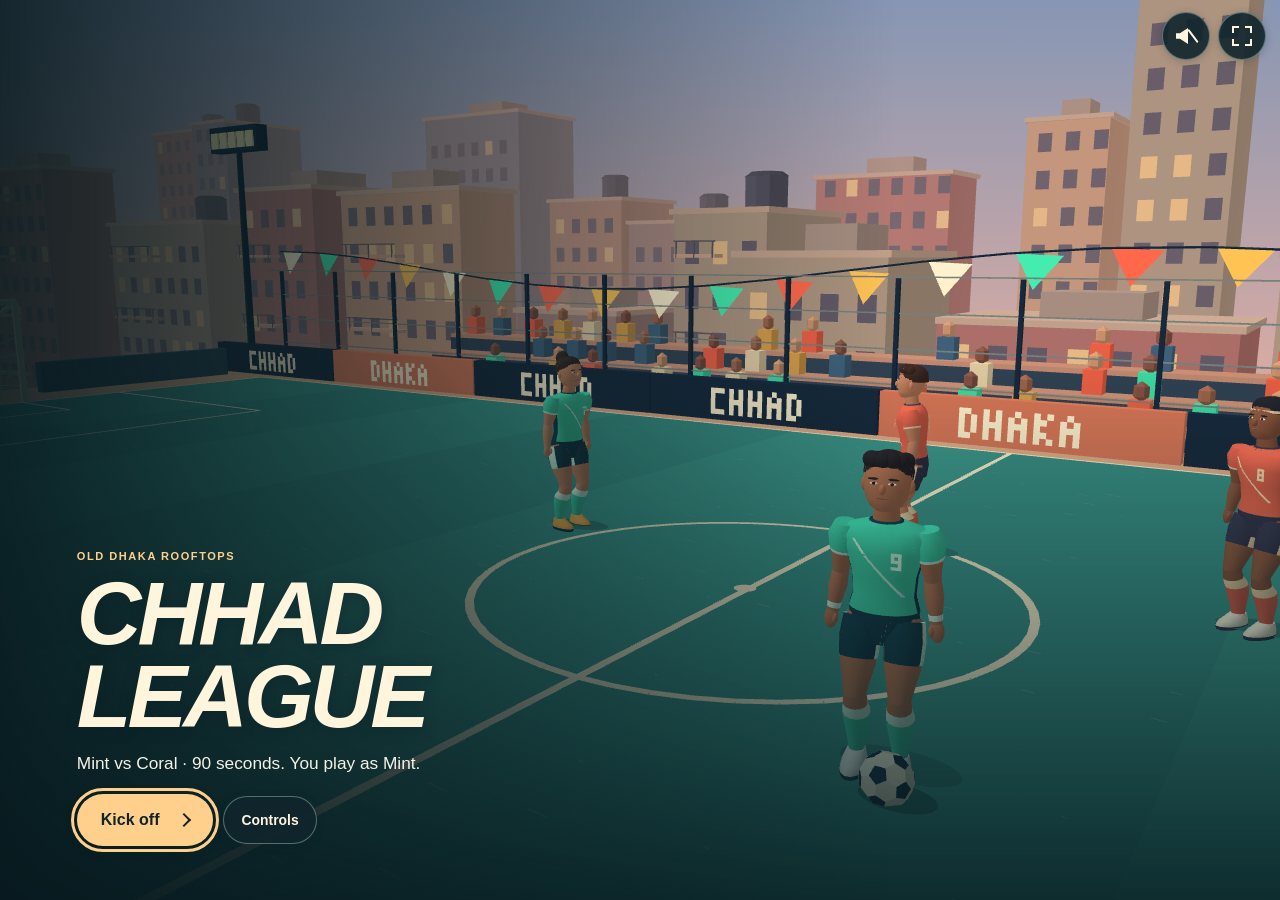
==== commit 0f0f51be: "Keep diving goalkeepers above the pitch through landing and replay" ====
--- a/index.html
+++ b/index.html
@@ -4,7 +4,7 @@
 <meta name="viewport" content="width=device-width,initial-scale=1,viewport-fit=cover">
 <meta name="theme-color" content="#101c23">
 <meta name="application-name" content="Chhad League">
-<meta name="application-version" content="1.2.1">
+<meta name="application-version" content="1.2.2">
 <meta name="mobile-web-app-capable" content="yes">
 <meta name="apple-mobile-web-app-capable" content="yes">
 <meta name="apple-mobile-web-app-status-bar-style" content="black-translucent">
@@ -313,16 +313,20 @@
       const next=2.95+.42*Math.cos((i+1)*.43);pipe([x,y,z],[x+1.52,next,z],.018,.018,navy,4);
       face([x+.12,y,z],[x+.91,y-.04,z],[x+.46,y-.61,z+.09],[cream,mint,coral,'#ffc354'][i%4],1)}
   }
+  let turfStart,fixturesStart;
   function buildCourt(){
     city();stands();
     box(0,-5.4,0,45.5,5.13,21.5,'#b97e69');box(0,-.27,0,45.7,.26,21.7,'#eab289');
     box(0,-.08,0,40,.08,18,'#378f86');
+    turfStart=mesh.length;
     for(let i=0;i<10;i++){const x=-20+i*4;
       quad([x,.005,-9],[x,.005,9],[x+4,.005,9],[x+4,.005,-9],i%2?'#398f83':'#3d9789',1)}
     for(let i=0;i<440;i++){let x=random()*39.5-19.75,z=random()*17.6-8.8;stripe(x,z,x+.03+random()*.16,z+.015,.013,'#65a599',.009)}
     function outline(x,z,X,Z){stripe(x,z,X,z,.084,cream);stripe(X,z,X,Z,.084,cream);stripe(X,Z,x,Z,.084,cream);stripe(x,Z,x,z,.084,cream)}
     outline(-19.95,-8.94,19.95,8.94);stripe(0,-8.9,0,8.9,.085,cream);ring(0,0,2.65,2.65,.085,cream);disk(0,0,.11,.11,cream);
-    for(let s of [-1,1]){outline(19.94*s,-4.95,14.5*s,4.95);outline(19.94*s,-2.72,17.92*s,2.72);disk(16*s,0,.13,.13,cream);goalMesh(s)}
+    for(let s of [-1,1]){outline(19.94*s,-4.95,14.5*s,4.95);outline(19.94*s,-2.72,17.92*s,2.72);disk(16*s,0,.13,.13,cream)}
+    fixturesStart=mesh.length;
+    for(const s of [-1,1])goalMesh(s);
     for(let i=0;i<9;i++){const x=-20+i*5;box(x,.02,-9.49,4.96,.82,.25,i%3===1?'#ed825e':navy);
       sign(i%3===1?'DHAKA':'CHHAD',x-1.02,.66,-9.35,.105,cream)}
     for(let s of [-1,1])for(let j=0;j<2;j++){const z=(j?1:-1)*6.35;box(s*21.45,.02,z,.25,.72,5,'#355768')}
@@ -353,10 +357,12 @@
   function makeKit(id,keeper=false){
     const vertices=[],shirt=keeper?(id<2?'#ffd55e':'#9397ff'):(id<2?'#42d9ac':'#ef684e'),dark=id<2?'#163d4a':'#37374b',trim=id<2?'#d6ffe6':'#ffe3b1';
     const skin=['#b77350','#cb8a65','#91593f','#cb8762'][id],hair=['#29242a','#372b28','#24252c','#402b25'][id],boots=['#e5ede1','#efad47','#eae4cb','#263542'][id];
+    const floorRings=keeper?Array.from({length:15},()=>[]):null;
     let joint=0;
     function vertex(p,n,col){vertices.push(...p,...rgb(col),...n,joint)}
     // Elliptical cross-sections with shared analytic normals shade continuously around each limb.
     function loft(rows,col,n=14){
+      if(floorRings)for(const [y,rx,rz,z=0,x=0] of rows)floorRings[joint].push(x,y,z,rx,rz);
       function point(i,j){
         const [y,rx,rz,z=0,x=0]=rows[j],a=i*tau/n,cs=Math.cos(a),sn=Math.sin(a);
         const prev=rows[Math.max(0,j-1)],next=rows[Math.min(rows.length-1,j+1)];
@@ -374,7 +380,10 @@
       const rows=[];for(let j=0;j<=8;j++){const a=-Math.PI/2+j*Math.PI/8,r=Math.max(.012,Math.cos(a));rows.push([y+ry*Math.sin(a),rx*r,rz*r,z,x])}
       loft(rows,c,14);
     }
-    function patch(a,b,c,d,color){const norm=unit(cross(v(b,a),v(c,a)));for(const p of [a,b,c,a,c,d])vertex(p,norm,color)}
+    function patch(a,b,c,d,color){
+      if(floorRings)for(const [x,y,z] of [a,b,c,d])floorRings[joint].push(x,y,z,0,0);
+      const norm=unit(cross(v(b,a),v(c,a)));for(const p of [a,b,c,a,c,d])vertex(p,norm,color)
+    }
     function number(ch,x,y,z,s,back=false){const dir=back?-1:1;
       for(let i=0;i<15;i++)if(glyphs[ch][i]==='1'){const X=x+dir*(i%3)*s,Y=y-Math.floor(i/3)*s;
         patch([X,Y,z],[X,Y-s,z],[X+dir*s,Y-s,z],[X+dir*s,Y,z],trim)}}
@@ -424,9 +433,24 @@
       if(keeper){oval(0,-.06,.019,.085,.12,.059,'#f7ebcc');oval(0,-.005,-.015,.066,.039,.056,dark)}
       else{oval(0,-.046,.011,.045,.075,.032,skin);oval((k?-.034:.034),-.045,.03,.018,.036,.02,skin)}
     }
-    return {data:new Float32Array(vertices),buffer:null,bones:new Float32Array(15*16)};
+    return {data:new Float32Array(vertices),buffer:null,bones:new Float32Array(15*16),floorRings};
   }
   const kits=[...Array.from({length:4},(_,i)=>makeKit(i)),makeKit(1,true),makeKit(2,true)];
+  function groundKeeper(k,flight){
+    const bones=k.bones,rings=kits[4+k.team].floorRings;
+    let lowest=Infinity;
+    for(let j=0;j<rings.length;j++){
+      const o=j*16,ax=bones[o+1],ay=bones[o+5],az=bones[o+9],points=rings[j];
+      for(let i=0;i<points.length;i+=5){
+        const center=bones[o+13]+ax*points[i]+ay*points[i+1]+az*points[i+2];
+        // The lower edge of a tilted elliptical mesh ring along the world's vertical axis.
+        const dx=ax*points[i+3],dz=az*points[i+4];
+        lowest=Math.min(lowest,center-Math.sqrt(dx*dx+dz*dz));
+      }
+    }
+    const floor=.022,shift=floor-lowest+Math.max(0,lowest-floor)*flight;
+    for(let i=13;i<bones.length;i+=16)bones[i]+=shift;
+  }
   function poseAthlete(p,bones,t,celebrate){
     const x=worldX(p.x),z=worldZ(p.y);
     const gait=Math.min(1,p.pace/155),phase=p.step,beat=Math.sin(phase),sprint=Math.min(1,Math.max(0,(p.pace-155)/145));
@@ -522,16 +546,21 @@
   if(gl){upload();canvas.addEventListener('webglcontextlost',e=>e.preventDefault());canvas.addEventListener('webglcontextrestored',upload)}
   function drawBuffer(buf,count){gl.bindBuffer(gl.ARRAY_BUFFER,buf);gl.vertexAttribPointer(0,3,gl.FLOAT,false,24,0);gl.vertexAttribPointer(1,3,gl.FLOAT,false,24,12);gl.drawArrays(gl.TRIANGLES,0,count/6)}
   function softwareDraw(arrays,right,up,forward,f,aspect){
-    const tris=[];
+    const backdrop=[],turf=[],upright=[];
     for(const arr of arrays)for(let i=0;i<arr.length;i+=18){
       const pts=[];let depth=0;
       for(let j=i;j<i+18;j+=6){const d=[arr[j]-camera[0],arr[j+1]-camera[1],arr[j+2]-camera[2]],z=dot(d,forward);if(z<.12)break;
         pts.push([(1+dot(d,right)*f/(aspect*z))*canvas.width/2,(1-dot(d,up)*f/z)*canvas.height/2]);depth+=z}
       if(pts.length!==3||pts.every(p=>p[0]<0)||pts.every(p=>p[0]>canvas.width)||pts.every(p=>p[1]<0)||pts.every(p=>p[1]>canvas.height))continue;
-      tris.push([depth,pts,'rgb('+[3,4,5].map(j=>Math.round(arr[i+j]*255)).join(',')+')']);
+      // A long pitch triangle can have a nearer centroid than a keeper standing on it.
+      let layer=upright;
+      if(arr===staticMesh){if(i<turfStart)layer=backdrop;else if(i<fixturesStart)layer=turf}
+      else if(arr[i+1]===arr[i+7]&&arr[i+1]===arr[i+13]&&arr[i+1]<=.066)layer=turf;
+      layer.push([depth,pts,'rgb('+[3,4,5].map(j=>Math.round(arr[i+j]*255)).join(',')+')']);
     }
     soft.clearRect(0,0,canvas.width,canvas.height);
-    for(const [,p,c] of tris.sort((a,b)=>b[0]-a[0])){soft.fillStyle=c;soft.beginPath();soft.moveTo(...p[0]);soft.lineTo(...p[1]);soft.lineTo(...p[2]);soft.fill()}
+    backdrop.sort((a,b)=>b[0]-a[0]);upright.sort((a,b)=>b[0]-a[0]);
+    for(const layer of [backdrop,turf,upright])for(const [,p,c] of layer){soft.fillStyle=c;soft.beginPath();soft.moveTo(...p[0]);soft.lineTo(...p[1]);soft.lineTo(...p[2]);soft.fill()}
   }
   function draw(state,time){
     const {players,active,mode,charging,charge}=state,menu=mode==='menu',reel=state.replay;
@@ -571,7 +600,7 @@
       }else if(keeper)bones.set(keepers[i-players.length].bones);
       else poseAthlete(players[i],bones,menu?t:elapsed,mode==='goal'&&players[i].team===state.scoring);
       const x=bones[12],z=bones[14];
-      if(keeper)disk(x,z,.37,.26+.33*Math.abs(bones[4])+ .33*Math.abs(bones[6]),'#32776f',.034);
+      if(keeper)disk(x,z,.37,.26+.33*Math.abs(bones[4])+ .33*Math.abs(bones[6]),'#32776f',.015);
       else disk(x+.11,z-.09,.40,.22,'#32776f',.034);
       if(!reel&&!menu&&i===active){ring(x,z,.55,.48,.05,'#ffdc68',.051,32);pipe([x,2.35,z],[x,2.52,z],.012,.108,'#ffdb62',4)}
       submitKit(kit);
@@ -598,7 +627,7 @@
       gl.disableVertexAttribArray(2);gl.disableVertexAttribArray(3);}
     else softwareDraw([staticMesh,actors],right,up,forward,f,aspect);
   }
-  return {draw,captureRigs,accelerated:!!gl};
+  return {draw,captureRigs,groundKeeper,accelerated:!!gl};
 }
 </script>
 <script>
@@ -1009,7 +1038,7 @@
 function stepKeepers(dt){
  for(const k of keepers){
    k.previous=k.contacts;
-   const incoming=ball.owner<0&&ball.shotTeam===1-k.team&&ball.vx*k.face<0;
+   const incoming=mode==='play'&&ball.owner<0&&ball.shotTeam===1-k.team&&ball.vx*k.face<0;
    if(!incoming){k.target=null;k.readIn=0}
    if(!k.phase&&incoming&&ball.shotAge>=.14){
      k.readIn-=dt;
@@ -1037,7 +1066,7 @@
 function poseKeeper(k){
  const b=k.bones,d=k.phase,t=d?d.time:0,extend=d?smooth01(t/.25)*(1-smooth01((t-.47)/.37)):0;
  const side=d?-k.face*Math.sign(d.travel):0,shuffle=Math.min(1,Math.abs(k.speed)/45)*(1-extend);
- const hip=.84+extend*(clamp((d?.height||0)+.25,.39,1.64)-.84)-.32*smooth01((t-.34)/.16)*(1-smooth01((t-.59)/.25));
+ const hip=.84+extend*(clamp((d?.height||0)+.25,.39,1.64)-.84);
  jointFrame(b,0,-1,(k.x-500)*.04,hip,(k.y-CY)*.04,0,k.face*Math.PI/2,-side*1.33*extend);
  jointFrame(b,1,0,0,.015,0,.23-.12*extend);
  jointFrame(b,2,1,0,.712,.005,-.19);
@@ -1051,6 +1080,9 @@
    jointFrame(b,arm+1,arm,0,-.296,0,-.78+.62*extend);
    jointFrame(b,arm+2,arm+1,0,-.258,0,-.09);
  }
+ // Retain the airborne reach, then plant the lowest limb for landing and recovery.
+ const flight=d?smooth01(t/.16)*(1-smooth01((t-.32)/.23)):0;
+ stadium.groundKeeper(k,flight);
 }
 // Centres follow the same joints as the visible gloves, torso and legs.
 // Radius includes the football. Coordinates use pitch units for continuous contact tests.
@@ -1084,7 +1116,7 @@
 function stepMatch(dt){
  elapsed+=dt;
  if(flash>0){flash=Math.max(0,flash-dt);if(!flash)updatePossession()}
- if(mode==='goal'){restart-=dt;if(restart<=0)afterGoalKickoff();return}
+ if(mode==='goal'){stepKeepers(dt);restart-=dt;if(restart<=0)afterGoalKickoff();return}
  const carrier=players[active],oldCool=carrier.cool,oldWait=carrier.skillWait,oldBurst=carrier.burst;
  for(const p of players){p.burst=Math.max(0,p.burst-dt);p.cool=Math.max(0,p.cool-dt);p.skillWait=Math.max(0,p.skillWait-dt)}
  if((oldCool&&!carrier.cool)||(oldWait&&!carrier.skillWait)||(oldBurst&&!carrier.burst))updateControls();
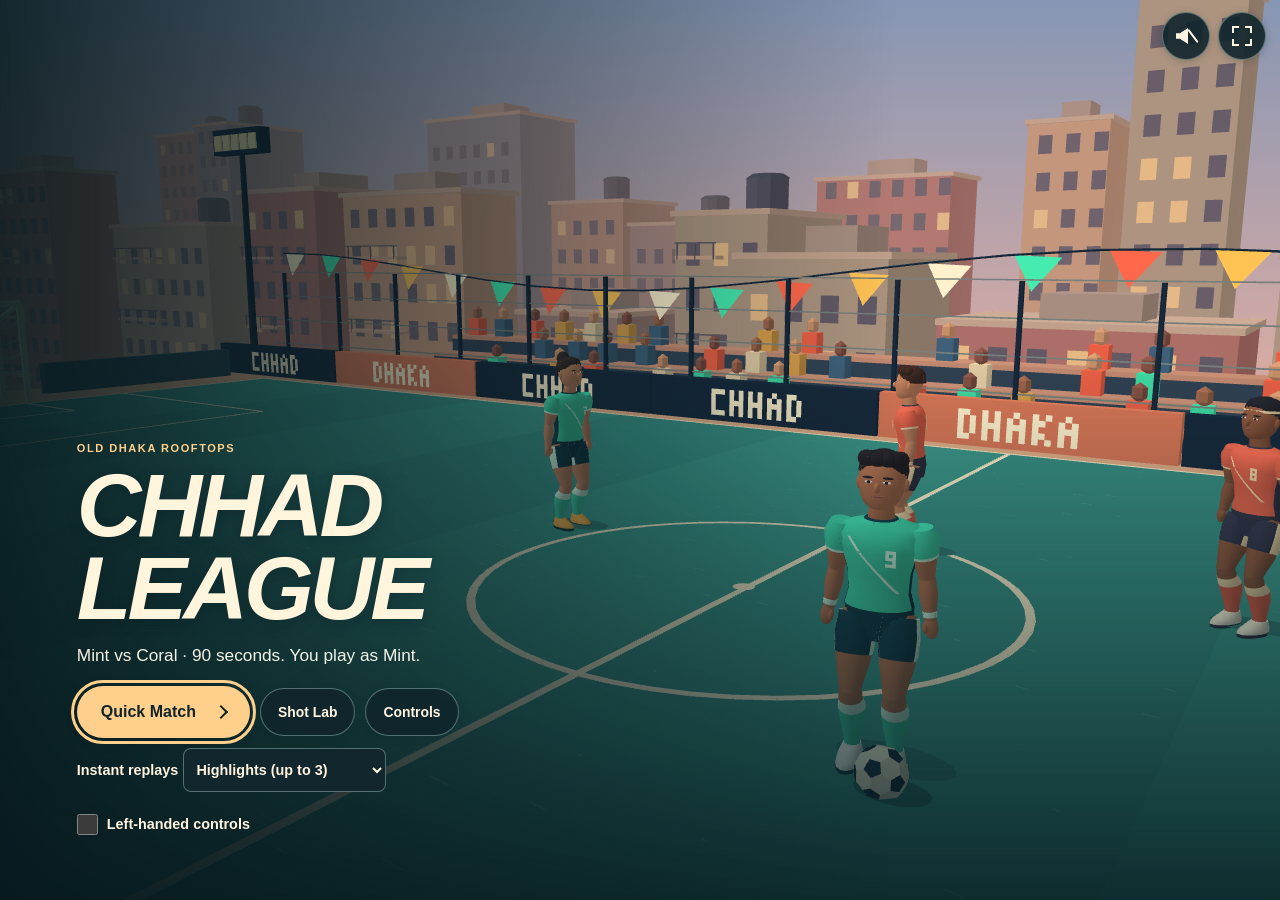
==== commit ac746a9d: "Add Shot Lab practice and left-handed touch controls" ====
--- a/index.html
+++ b/index.html
@@ -4,7 +4,7 @@
 <meta name="viewport" content="width=device-width,initial-scale=1,viewport-fit=cover">
 <meta name="theme-color" content="#101c23">
 <meta name="application-name" content="Chhad League">
-<meta name="application-version" content="1.2.2">
+<meta name="application-version" content="1.3.0">
 <meta name="mobile-web-app-capable" content="yes">
 <meta name="apple-mobile-web-app-capable" content="yes">
 <meta name="apple-mobile-web-app-status-bar-style" content="black-translucent">
@@ -72,6 +72,22 @@
 body[data-screen="menu"] .call{text-transform:uppercase;max-width:7ch;text-shadow:0 3px 14px #071b265e}
 .detail{margin:14px 0 18px;max-width:38ch;color:#f3f3e6;font-size:clamp(.94rem,1.6vw,1.08rem)}
 .card-actions{display:flex;flex-wrap:wrap;align-items:center;gap:10px}
+.control-settings{display:flex;align-items:flex-start;flex-wrap:wrap;gap:0 14px}
+.control-settings .replay-setting{flex-wrap:wrap;gap:5px}
+.hand-setting{min-height:44px;cursor:pointer}
+.hand-setting input{width:21px;height:21px;margin:0 4px 0 0;accent-color:var(--mint)}
+#lab-readout{grid-area:score;padding:8px 11px;max-width:min(330px,calc(100vw - 100px));border:1px solid #60737a;border-radius:8px;background:var(--panel-deep)}
+#lab-progress{display:block;color:var(--mint);font-size:.71rem;font-weight:800;letter-spacing:.06em;text-transform:uppercase}
+#lab-name{display:block;font-size:1.05rem}#lab-hint{margin:3px 0 0;color:var(--text);font-size:.82rem;line-height:1.25}
+body[data-session="lab"] :is(.score,#notice,#stepover,#feint,#pass,#dash){display:none}
+body[data-session="lab"] .replay-choice{display:none}
+body[data-session="lab"] .actions{grid-template-columns:var(--shot-size);grid-template-areas:"shoot"}
+body[data-hand="left"] .mobile{flex-direction:row-reverse}
+body[data-hand="left"]:not([data-session="lab"]) .actions{grid-template-columns:var(--shot-size) var(--skill-size) var(--skill-size);grid-template-areas:"shoot feint step" "shoot dash pass"}
+.replay-setting{display:flex;align-items:center;gap:10px;width:fit-content;max-width:100%;margin-top:10px;color:var(--text);font-size:.9rem;font-weight:700}
+.replay-setting select{min-width:0;min-height:44px;padding:5px 8px;border:1px solid #b9dfd566;border-radius:8px;background:#11262d;color:var(--text);color-scheme:dark;font:inherit}
+.replay-setting select:focus-visible{outline:3px solid var(--gold);outline-offset:3px}
+body[data-screen="end"] .replay-setting{display:none}
 .start,.help-toggle,.replay-skip{border-radius:28px}
 .start{display:inline-flex;align-items:center;justify-content:center;gap:20px;min-height:52px;padding:9px 24px;background:var(--gold);color:var(--ink);font-weight:850;box-shadow:0 3px 12px #06192055}
 .start::after{content:"";width:8px;height:8px;border-top:2px solid;border-right:2px solid;transform:rotate(45deg)}
@@ -130,7 +146,7 @@
 @media(max-width:345px){.mobile{left:max(8px,env(safe-area-inset-left));right:max(8px,env(safe-area-inset-right));--skill-size:56px;--shot-size:56px}.stick{--pad-size:96px}.actions{gap:6px}}
 @media(prefers-reduced-motion:no-preference){.tool,.action,.start,.replay-skip{transition:background-color .15s ease-out,border-color .15s ease-out}}
 </style>
-<body data-screen="menu"><main>
+<body data-screen="menu" data-hand="right" data-session="match"><main>
  <section class="arena" aria-label="Football match">
  <div class="tools" role="group" aria-label="Game settings">
   <button type="button" class="tool" id="sound" aria-pressed="false" aria-label="Sound" title="Sound off"><span aria-hidden="true" class="tool-glyph"></span></button>
@@ -140,6 +156,7 @@
  <p class="view-status" id="view-status" role="status" hidden></p>
  <canvas id="pitch" tabindex="0" width="1100" height="595" aria-label="Dhaka rooftop football pitch. Mint attacks the goal on the right."></canvas>
  <div class="match-hud" id="match-hud" hidden>
+  <div id="lab-readout" hidden><span id="lab-progress"></span><strong id="lab-name"></strong><p id="lab-hint" role="status"></p></div>
   <div class="score" role="group" aria-label="Match score and time">
    <div class="score-line"><span class="team home">Mint</span><strong id="goals">0–0</strong><span class="team away">Coral</span></div>
    <div class="clock-box" id="clock-box"><span class="clock-label" id="clock-label">Time left</span><span class="clock" id="clock" role="timer" aria-labelledby="clock-label">1:30</span></div>
@@ -177,8 +194,20 @@
    <tbody><tr><th scope="row">Shots</th><td id="mint-shots">0</td><td id="coral-shots">0</td></tr><tr><th scope="row">Keeper saves</th><td id="mint-saves">0</td><td id="coral-saves">0</td></tr></tbody>
   </table>
   <div class="card-actions">
-   <button type="button" class="start" id="start">Kick off</button>
+   <button type="button" class="start" id="start">Quick Match</button>
+   <button type="button" class="help-toggle" id="start-lab">Shot Lab</button>
+   <button type="button" class="help-toggle" id="leave-lab" hidden>Main menu</button>
    <button type="button" class="help-toggle" id="help-toggle" aria-expanded="false" aria-controls="control-guide">Controls</button>
+  </div>
+  <div class="control-settings">
+  <label class="replay-setting replay-choice" for="replay-mode">Instant replays
+   <select id="replay-mode">
+    <option value="highlights">Highlights (up to 3)</option>
+    <option value="all">All goals &amp; diving saves</option>
+    <option value="off">Off</option>
+   </select>
+  </label>
+  <label class="replay-setting hand-setting" for="hand-mode"><input id="hand-mode" type="checkbox" role="switch">Left-handed controls</label>
   </div>
   <div class="control-guide" id="control-guide" hidden>
    <p class="touch-guide" id="touch-guide"></p>
@@ -592,8 +621,18 @@
     camera=mix(camera,eye,ease);look=mix(look,target,ease);wasReplay=!!reel;wasMenu=menu;wasPortrait=portrait;
     const forward=unit(v(look,camera)),right=unit(cross(forward,[0,1,0])),up=cross(right,forward),f=1/Math.tan((menu?46:reel?49:54)*Math.PI/360);
     mesh=[];posedActors.length=0;
+    if(state.lab && (state.lab.drill===1 || state.lab.drill===2)){
+      const side=state.lab.drill===1?-1:1;
+      const x=worldX(W)-.04, inner=side*labTargetEdge*.04, outer=side*GOAL*.04;
+      const middle=(inner+outer)/2, width=Math.abs(outer-inner);
+      box(x,.09,inner,.09,1.85,.09,'#f8c965');
+      box(x,.09,outer,.09,1.85,.09,'#f8c965');
+      box(x,.09,middle,.09,.09,width,'#f8c965');
+      box(x,1.94,middle,.09,.09,width,'#f8c965');
+    }
     for(let i=0;i<kits.length;i++){
       const kit=kits[i],bones=kit.bones,keeper=i>=players.length;
+      if(state.lab && i!==active && !(state.lab.drill===3 && i===players.length+1))continue;
       if(reel){
         const a=reel.a.rigs[i],b=reel.b.rigs[i];
         for(let j=0;j<bones.length;j++)bones[j]=a[j]+(b[j]-a[j])*reel.blend;
@@ -643,6 +682,8 @@
 const quickShotPower=.50,dashCooldown=2.1;
 const teamNames=['Mint','Coral'];
 const matchTally={shots:[0,0],saves:[0,0]};
+const labTargetEdge=23;
+let lab=null;
 const hud={
  root:$('match-hud'),score:$('goals'),clock:$('clock'),clockBox:$('clock-box'),clockLabel:$('clock-label'),notice:$('notice'),
  power:$('power'),powerValue:$('power-value'),track:$('power-track'),fill:$('fill'),curl:$('curl'),
@@ -653,6 +694,26 @@
 const replayRate=.5,shotSampleStep=1/40,frameLimit=256;
 const recording={frames:[],pool:[],kick:null,event:null,next:0,step:shotSampleStep,keyframe:false};
 let replay=null;
+const replayMode=$('replay-mode');
+const replayPreferenceKey='chhad-league.replay-mode';
+const shownHighlights=new Set();
+try {
+ const saved=localStorage.getItem(replayPreferenceKey);
+ if(Array.from(replayMode.options).some(option=>option.value===saved))replayMode.value=saved;
+} catch { /* Storage can be unavailable in a private or embedded game. */ }
+replayMode.addEventListener('change',()=>{
+ try { localStorage.setItem(replayPreferenceKey,replayMode.value); } catch { /* Keep the selection for this session. */ }
+});
+const handMode=$('hand-mode');
+try {
+ handMode.checked=localStorage.getItem('chhad-league.touch-hand')==='left';
+} catch { /* The selector also works without storage. */ }
+document.body.dataset.hand=handMode.checked?'left':'right';
+handMode.addEventListener('change',()=>{
+ resetInput();
+ document.body.dataset.hand=handMode.checked?'left':'right';
+ try { localStorage.setItem('chhad-league.touch-hand',document.body.dataset.hand); } catch {}
+});
 
 function rotateFootball(q,dx,dz,out){
  const travel=Math.hypot(dx,dz);
@@ -670,6 +731,7 @@
  if(drop)recording.pool.push(...frames.splice(0,drop));
 }
 function captureFrame(force=false){
+ if(lab)return;
  if(!force&&elapsed+1e-7<recording.next)return;
  const frames=recording.frames;
  if(recording.kick===null&&!recording.event)trimRecording(elapsed-.42);
@@ -691,17 +753,32 @@
  recording.next=elapsed+(recording.kick===null&&!recording.event?1/24:recording.step);
 }
 function recordKick(){
- if(recording.event)return;
+ if(lab||recording.event)return;
  trimRecording(elapsed-.42);recording.kick=elapsed;recording.step=shotSampleStep;captureFrame(true);
 }
+function highlightFor(kind,team){
+ if(!shownHighlights.has(kind))return kind;
+ const lead=score[team]-score[1-team];
+ if(kind==='goal'&&seconds<=15&&(lead===0||lead===1)&&!shownHighlights.has('lateGoal'))return 'lateGoal';
+ return null;
+}
 function markReplay(kind,team){
- recording.event={kind,team,impact:elapsed};recording.keyframe=true;
+ const highlight=highlightFor(kind,team);
+ if(replayMode.value==='off'||(replayMode.value==='highlights'&&!highlight)){
+   recording.event=null;
+   recording.keyframe=false;
+   recording.kick=null;
+   recording.step=shotSampleStep;
+   return;
+ }
+ recording.event={kind,team,highlight,impact:elapsed};recording.keyframe=true;
 }
 function startReplay(){
  const event=recording.event,frames=recording.frames;
  captureFrame(true);
  recording.event=null;
  if(frames.length<2){if(mode==='end')showResult();return}
+ if(event.highlight)shownHighlights.add(event.highlight);
  const title=teamNames[event.team]+(event.kind==='goal'?' goal':' diving save');
  replay={kind:event.kind,goalSign:(event.team?1:-1)*(event.kind==='goal'?-1:1),resume:mode,
    start:frames[0].time,time:frames[0].time,end:frames[frames.length-1].time,index:0,ball:{rotation:new Float32Array(4)}};
@@ -731,6 +808,10 @@
 function formatTime(value){const t=Math.max(0,Math.ceil(value));return Math.floor(t/60)+':'+String(t%60).padStart(2,'0')}
 function setScreen(next){
  mode=next;document.body.dataset.screen=next;
+ document.body.dataset.session=lab?'lab':'match';
+ $('start-lab').hidden=next!=='menu' && !(next==='end'&&!lab);
+ $('leave-lab').hidden=!lab || (next!=='pause'&&next!=='end');
+ $('lab-readout').hidden=!lab;
  hud.root.hidden=next==='menu'||next==='pause'||next==='end';
  hud.touch.hidden=next!=='play';hud.replay.hidden=next!=='replay';hud.notice.hidden=next==='replay';
  hud.overlay.hidden=true;hud.summary.hidden=next!=='end';
@@ -766,6 +847,7 @@
 function kickoffCue(){return portraitPitch.matches?'Mint kick off · Attack up':'Mint kick off · Attack right'}
 function updateViewCopy(){
  const portrait=portraitPitch.matches;
+ if(lab)updateLabHud();
  canvas.setAttribute('aria-label','Dhaka rooftop football pitch. Mint attacks the goal '+(portrait?'at the top.':'on the right.'));
  if(mode==='menu')$('detail').textContent='Mint vs Coral · 90 seconds. You play as Mint.';
  const guide=$('touch-guide');
@@ -775,6 +857,7 @@
  if(flash>0&&message.startsWith('Mint kick off ·')){message=kickoffCue();updatePossession()}
 }
 function updateShotMeter(){
+ if(lab)updateLabHud();
  const percent=Math.round(charge*100),curlPercent=Math.abs(bend)<.06?0:Math.round(bend*100);
  if(percent!==paintedPower){
    paintedPower=percent;hud.powerValue.textContent=percent+'%';hud.track.setAttribute('aria-valuenow',String(percent));
@@ -797,6 +880,12 @@
 }
 function canDash(p){return !p.cool&&!p.strike&&!p.skill}
 function updateControls(){
+ if(lab){
+   const p=players[active];
+   hud.shoot.textContent='Shoot';hud.shoot.classList.remove('defending');
+   hud.shoot.disabled=!!(lab.feedback||lab.flying||p.strike);
+   return;
+ }
  const p=players[active],hasBall=ball.owner===active,primary=hasBall?'Shoot':'Tackle';
  if(hud.shoot.textContent!==primary){
    hud.shoot.textContent=primary;hud.shoot.classList.toggle('defending',!hasBall);hud.pass.textContent=hasBall?'Pass':'Switch';
@@ -841,7 +930,9 @@
  hud.overlay.hidden=false;$('start').focus({preventScroll:true});
 }
 function begin(){
+ lab=null;
  resetInput();score=[0,0];seconds=90;lastAttack=false;extra=0;flash=0;replay=null;
+ shownHighlights.clear();
  matchTally.shots.fill(0);matchTally.saves.fill(0);
  setScreen('play');formation(0);captureFrame(true);stats();canvas.focus({preventScroll:true});
  announce(kickoffCue(),1.15,0);beep(660);
@@ -864,10 +955,95 @@
  }
  if(mode!=='play'&&mode!=='goal'&&mode!=='replay')return;
  beforePause=mode;setScreen('pause');resetInput();updateViewCopy();
+ if(lab){showCard('Shot Lab','Practice paused',labInstructions(),'Resume practice');return}
  const stage=lastAttack?'Last attack · '+formatTime(extra):'Time left · '+formatTime(seconds);
  showCard(stage,replay?'Replay paused':'Match paused',`Mint ${score[0]} – ${score[1]} Coral`,replay?'Resume replay':'Resume match');
 }
 function afterGoalKickoff(){setScreen('play');formation(kickSide);announce(teamNames[kickSide]+' kick off',.8,kickSide)}
+function labTitle(){
+ if(lab.drill===1)return portraitPitch.matches?'Left corner':'Far corner';
+ if(lab.drill===2)return portraitPitch.matches?'Right corner':'Near corner';
+ return lab.drill===3?'Beat the keeper':'Open goal';
+}
+function labInstructions(){
+ if(lab.feedback)return lab.feedback;
+ if(lab.flying)return 'Watch the ball.';
+ const touch=touchLayout.matches;
+ if(lab.drill===1||lab.drill===2){
+   const negative=lab.drill===1;
+   const gesture=portraitPitch.matches?(negative?'← left':'right →'):(negative?'↑ up':'↓ down');
+   if(charging && bend*(negative?-1:1)>=.42)return 'Release to curl into the gold target.';
+   return touch?'Hold Shoot and swipe '+gesture+' into the gold target.':
+     'Hold Space and press '+(negative?'Z':'C')+' to curl into the gold target.';
+ }
+ if(charging)return lab.drill===3?'Aim for a corner and release.':'Release to shoot.';
+ if(lab.drill===3)return touch?'Hold Shoot, swipe and beat the keeper.':'Hold Space, aim with ↑ or ↓ and curl with Z or C.';
+ return touch?'Tap Shoot to score in the open goal.':'Tap Space to score in the open goal.';
+}
+function updateLabHud(){
+ if(!lab)return;
+ const title=labTitle(),hint=labInstructions(),progress='Shot Lab · '+(lab.drill+1)+' / 4';
+ if($('lab-progress').textContent!==progress)$('lab-progress').textContent=progress;
+ if($('lab-name').textContent!==title)$('lab-name').textContent=title;
+ if($('lab-hint').textContent!==hint)$('lab-hint').textContent=hint;
+}
+function resetLabBall(){
+ resetInput();formation(0);
+ const player=players[0];player.x=765;player.y=CY;player.heading=Math.PI/2;
+ if(lab.drill===3){
+   lab.keeperSide=lab.attempts%2?1:-1;
+   const keeper=keepers[1];
+   keeper.y=CY+lab.keeperSide*29;
+   poseKeeper(keeper);keeper.contacts=keeperContacts(keeper);keeper.previous=keeper.contacts;
+ }
+ lab.feedback='';lab.timer=0;lab.flying=false;lab.curl=0;lab.hit=false;
+ ball.shotAge=0;syncBall();updateControls();updateLabHud();
+}
+function beginLab(){
+ lab={drill:0,attempts:0};
+ replay=null;flash=0;lastAttack=false;
+ setScreen('play');resetLabBall();canvas.focus({preventScroll:true});
+}
+function leaveLab(){
+ resetInput();lab=null;flash=0;replay=null;
+ setScreen('menu');formation(0);showCard('Old Dhaka rooftops','Chhad League','','Quick Match');
+ updateViewCopy();syncFullscreen();
+}
+function finishLabShot(hit,message){
+ if(lab.feedback)return;
+ lab.hit=hit;lab.feedback=message;lab.timer=hit?1.05:.8;
+ updateControls();updateLabHud();beep(hit?750:230,.1);
+}
+function stepLabBall(dt){
+ if(ball.owner>=0){syncBall();return}
+ const from={x:ball.x,y:ball.y,h:ball.height+4.15};
+ fly(ball,dt);
+ if(lab.drill===3 && parryShot(from)){
+   finishLabShot(false,'Saved! Try the other corner.');return;
+ }
+ if(ball.x>=W && ball.x>from.x){
+   const fraction=clamp((W-from.x)/(ball.x-from.x),0,1);
+   const atY=from.y+(ball.y-from.y)*fraction-CY;
+   const height=from.h-4.15+(ball.height-from.h+4.15)*fraction;
+   const onGoal=Math.abs(atY)<=GOAL && height+6.9<56;
+   const side=lab.drill===1?-1:lab.drill===2?1:0;
+   const hit=onGoal && (!side || (atY*side>=labTargetEdge && lab.curl*side>=.25));
+   finishLabShot(hit,hit?(side?'Target hit!':'Goal!'):(side?'Aim for the gold target and add more curl.':'Missed. Another ball is ready.'));
+   return;
+ }
+ if(ball.y<3||ball.y>H-3||ball.x<=0||ball.shotAge>3)finishLabShot(false,'Missed. Try again.');
+}
+function advanceLabDrill(dt){
+ lab.timer-=dt;
+ if(lab.timer>0)return;
+ if(lab.hit && lab.drill===3){
+   setScreen('end');hud.summary.hidden=true;resetInput();
+   showCard('Shot Lab','Practice complete','All 4 drills cleared in '+lab.attempts+' shots.','Practice again');
+   return;
+ }
+ if(lab.hit)lab.drill++;
+ resetLabBall();
+}
 function goal(side){score[side]++;stats();resetInput();markReplay('goal',side);beep(880,.22);if(lastAttack){finish();return}setScreen('goal');restart=1.35;kickSide=1-side;announce(teamNames[side]+' scores!',1.35,side)}
 const smooth01=x=>{const t=clamp(x,0,1);return t*t*(3-2*t)};
 const skillMoves={
@@ -881,6 +1057,7 @@
 }
 function canTrick(p){return mode==='play'&&ball.owner===p.i&&!p.skill&&!p.strike&&!charging&&p.burst<=0&&p.skillWait<=0}
 function startSkill(name){
+ if(lab)return;
  const p=players[active];if(!canTrick(p))return;
  const fx=Math.sin(p.heading),fy=Math.cos(p.heading),input=movementInput(),across=input.x*fy-input.y*fx;
  // A tap on its own cuts toward the defender's open shoulder. Steering takes priority.
@@ -985,19 +1162,20 @@
    syncBall();
    Object.assign(ball,kickFlight(ball.x,ball.y,a.tx,a.ty,a.speed,a.curl,a.target),{owner:-1,lock:.12,passTo:a.target,shotTeam:a.target<0?p.team:null,shotAge:0});
    a.hit=true;recording.keyframe=true;
-   if(a.target<0)matchTally.shots[p.team]++;else if(p.team===0)active=a.target;
+   if(lab){lab.attempts++;lab.curl=a.curl;lab.flying=true;updateLabHud();}
+   else if(a.target<0)matchTally.shots[p.team]++;else if(p.team===0)active=a.target;
    updatePossession();updateControls();beep(a.target<0?300:470);
  }
  if(a.time>=a.contact+.055+a.recovery){p.strike=null;if(p.i===active)updateControls()}
 }
-function pass(){if(mode!=='play')return;if(ball.owner===active){const other=players[1-active];launch(active,other.x,other.y,410,0,other.i)}else if(ball.owner<0||ball.owner>=2){active=1-active;stopCharge();updateControls()}}
-function dash(){if(mode!=='play')return;const p=players[active];if(canDash(p)){p.burst=.28;p.cool=dashCooldown;updateControls();beep(180)}}
+function pass(){if(mode!=='play'||lab)return;if(ball.owner===active){const other=players[1-active];launch(active,other.x,other.y,410,0,other.i)}else if(ball.owner<0||ball.owner>=2){active=1-active;stopCharge();updateControls()}}
+function dash(){if(mode!=='play'||lab)return;const p=players[active];if(canDash(p)){p.burst=.28;p.cool=dashCooldown;updateControls();beep(180)}}
 function startShot(){
  const p=players[active];
- if(mode!=='play'||ball.owner!==active||p.strike||p.skill||charging)return;
+ if(mode!=='play'||ball.owner!==active||p.strike||p.skill||charging||lab?.feedback)return;
  const steer=movementInput().y,keeperOffset=keepers[1].y-CY;
  const openSide=Math.abs(keeperOffset)>6?-Math.sign(keeperOffset):(p.y>CY?-1:1);
- aim=Math.abs(steer)>.18?clamp(steer,-1,1):openSide*.78;
+ aim=Math.abs(steer)>.18?clamp(steer,-1,1):lab?0:openSide*.78;
  charging=true;charge=quickShotPower;bend=0;
  hud.power.hidden=false;hud.root.classList.add('is-charging');hud.shoot.classList.add('is-held');
  updateShotMeter();updateControls();
@@ -1039,14 +1217,15 @@
  for(const k of keepers){
    k.previous=k.contacts;
    const incoming=mode==='play'&&ball.owner<0&&ball.shotTeam===1-k.team&&ball.vx*k.face<0;
+   const practiceKeeper=lab?.drill===3 && k.team===1;
    if(!incoming){k.target=null;k.readIn=0}
-   if(!k.phase&&incoming&&ball.shotAge>=.14){
+   if(!k.phase&&incoming&&ball.shotAge>=(practiceKeeper?.30:.14)){
      k.readIn-=dt;
      if(k.readIn<=0){k.target=predictKeeperPlane(k);k.readIn=.065}
      else if(k.target)k.target.eta-=dt;
      if(k.target&&k.target.eta<=.32&&Math.abs(k.target.y-k.y)>10){
        const delta=k.target.y-k.y;
-       k.phase={time:0,from:k.y,travel:Math.sign(delta)*clamp(Math.abs(delta)-18,7,22),height:k.target.height*.04};
+       k.phase={time:0,from:k.y,travel:Math.sign(delta)*clamp(Math.abs(delta)-18,7,practiceKeeper?15:22),height:k.target.height*.04};
        k.target=null;
      }
    }
@@ -1055,8 +1234,9 @@
      const d=k.phase;d.time+=dt;k.y=d.from+d.travel*smooth01(d.time/.42);
      if(d.time>=.86)k.phase=null;
    }else{
-     const angle=CY+clamp((ball.y-CY)*.24,-24,24);
-     const target=k.target?CY+clamp((k.target.y-CY)*.22,-15,15):angle;
+     const angle=lab && ball.owner>=0 ? CY+lab.keeperSide*29+Math.sin(elapsed*1.6)*10 : CY+clamp((ball.y-CY)*.24,-24,24);
+     // Hold the keeper's visible starting line until the practice dive commits.
+     const target=practiceKeeper && incoming ? k.y : k.target?CY+clamp((k.target.y-CY)*.22,-15,15):angle;
      k.y+=clamp(target-k.y,-48*dt,48*dt);
    }
    k.speed=(k.y-before)/dt;k.step+=Math.abs(k.y-before)*.18;
@@ -1110,11 +1290,13 @@
  ball.height=Math.max(0,from.h-4.15+(ball.height+4.15-from.h)*first);
  const speed=Math.hypot(ball.vx,ball.vy),side=Math.sign(ball.y-k.y)||1;
  Object.assign(ball,{vx:k.face*clamp(speed*.40,105,235),vy:side*clamp(speed*.24,65,135),lift:62,spin:0,lock:.14,shotTeam:null,passTo:-1});
+ if(lab)return true;
  matchTally.saves[k.team]++;announce(teamNames[k.team]+' save!',.95,k.team);beep(250,.12);
  if(k.phase&&k.phase.time<.72)markReplay('save',k.team);
 }
 function stepMatch(dt){
  elapsed+=dt;
+ if(lab?.feedback){advanceLabDrill(dt);return}
  if(flash>0){flash=Math.max(0,flash-dt);if(!flash)updatePossession()}
  if(mode==='goal'){stepKeepers(dt);restart-=dt;if(restart<=0)afterGoalKickoff();return}
  const carrier=players[active],oldCool=carrier.cool,oldWait=carrier.skillWait,oldBurst=carrier.burst;
@@ -1124,7 +1306,11 @@
  let {x:dx,y:dy}=movementInput();
  if(nudgeLeft>0){nudgeLeft=Math.max(0,nudgeLeft-dt);if(!nudgeLeft&&stickId===null)setStick(0,0)}
  if(charging){charge=Math.min(1,charge+dt*1.55*(1-quickShotPower));if(!swipeAxis&&Math.abs(dy)>.1)aim+=(clamp(dy,-1,1)-aim)*(1-Math.exp(-12*dt));
-   if(shotId===null)bend=clamp(bend+2.5*dt*(Number(keys.has('KeyC'))-Number(keys.has('KeyZ'))),-1,1);
+   if(shotId===null){
+     const turn=Number(keys.has('KeyC'))-Number(keys.has('KeyZ'));
+     bend=clamp(bend+2.5*dt*turn,-1,1);
+     if(lab && turn && Math.abs(dy)<.1)aim=bend;
+   }
    updateShotMeter()}
  if(carrier.skill)advanceSkill(carrier,dt);
  else{
@@ -1134,9 +1320,12 @@
    }
    move(carrier,dx,dy,carrier.burst>0?317:charging?102:ball.owner===active?141:158,dt)
  }
- for(const p of players)if(p.i!==active)ai(p,dt);
+ if(lab){carrier.x=clamp(carrier.x,665,825);carrier.y=clamp(carrier.y,CY-70,CY+70);}
+ else for(const p of players)if(p.i!==active)ai(p,dt);
  for(const p of players)advanceStrike(p,dt);
- if(ball.shotTeam!=null)ball.shotAge+=dt;stepKeepers(dt);
+ if(ball.shotTeam!=null)ball.shotAge+=dt;
+ if(!lab||lab.drill===3)stepKeepers(dt);
+ if(lab){stepLabBall(dt);return}
  ball.lock=Math.max(0,ball.lock-dt);
  if(ball.owner>=0){let p=players[ball.owner];syncBall();if(!ball.lock){const rival=players.filter(q=>q.team!==p.team&&dist(q,p)<(q.burst>0?33:17)).sort((a,b)=>dist(a,p)-dist(b,p))[0];if(rival){take(rival.i);syncBall()}}}
  else{
@@ -1165,7 +1354,7 @@
  if(e&&(mode==='end'||elapsed-e.impact>=(e.kind==='goal'?.26:.12)))startReplay();
 }
 function render(t){
- stadium.draw({players,ball,active,mode,charging,charge,scoring:1-kickSide,replay:replayView()},t);
+ stadium.draw({players,ball,active,mode,charging,charge,lab,scoring:1-kickSide,replay:replayView()},t);
 }
 formation(0);
 [[562,293,.18],[425,200,1.4],[604,187,-.6],[520,168,-1.3]].forEach(([x,y,heading],i)=>Object.assign(players[i],{x,y,heading}));
@@ -1204,7 +1393,7 @@
  fullscreenButton.hidden=!canEnterFullscreen()||(!active&&appFullscreen.matches);
  const label=active?'Exit full screen':'Enter full screen';
  fullscreenButton.setAttribute('aria-label',label);fullscreenButton.title=label;
- if(mode==='menu')$('start').textContent=needsFullscreenEntry()?'Play full screen':'Kick off';
+ if(mode==='menu')$('start').textContent=needsFullscreenEntry()?'Play full screen':'Quick Match';
  if(active)$('view-status').hidden=true;
  if(hadFullscreen&&!active&&(mode==='play'||mode==='goal'||mode==='replay'))pause();
  hadFullscreen=active;
@@ -1234,10 +1423,17 @@
 bindTap('start',async()=>{
  if(fullscreenPending)return;
  if(mode==='pause'){pause();return}
+ if(mode==='end'&&lab){beginLab();return}
  // Android can put its first-use system message over the pitch. Keep the clock at 1:30 until kickoff.
  if(mode==='menu'&&needsFullscreenEntry()&&await changeFullscreen(true))return;
  begin();
 });
+bindTap('start-lab',async()=>{
+ if(fullscreenPending)return;
+ if(needsFullscreenEntry())await changeFullscreen(true);
+ beginLab();
+});
+bindTap('leave-lab',leaveLab);
 bindTap('help-toggle',()=>{
  const guide=$('control-guide');guide.hidden=!guide.hidden;
  $('help-toggle').setAttribute('aria-expanded',String(!guide.hidden));
